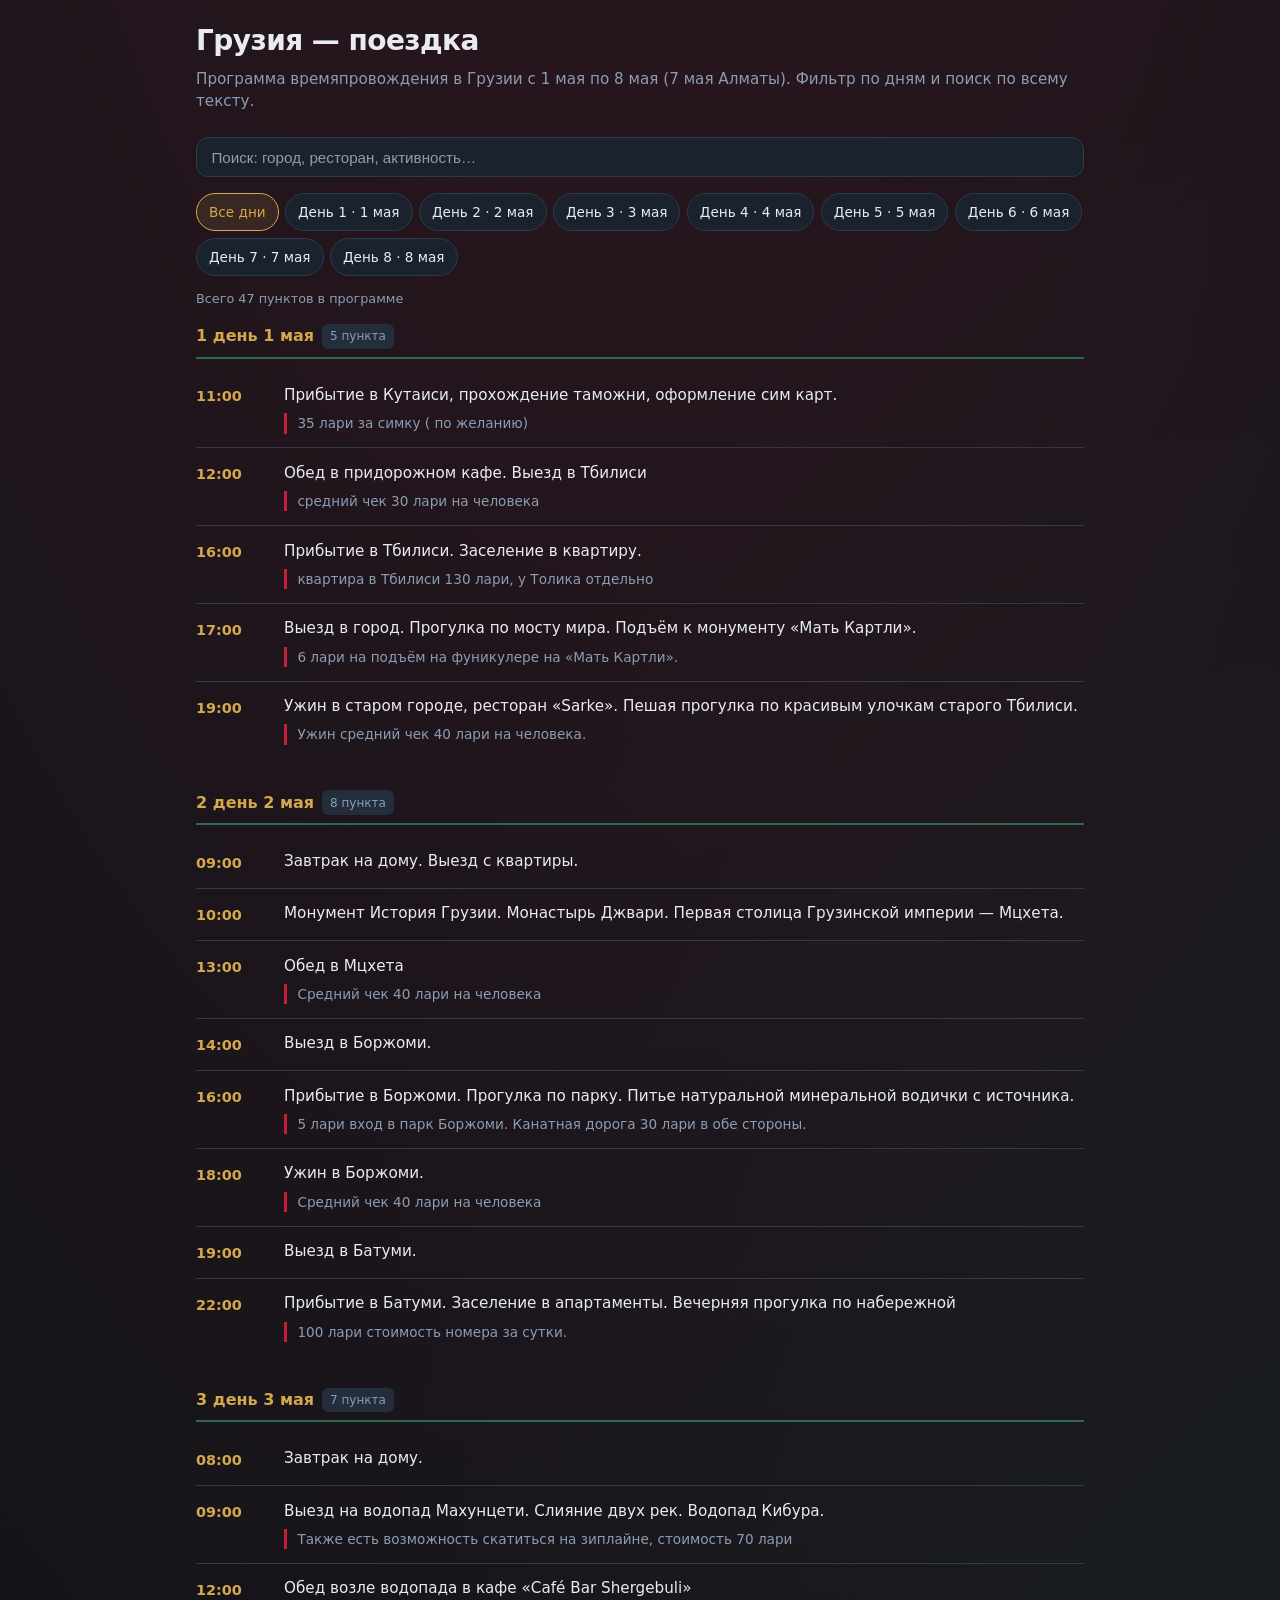
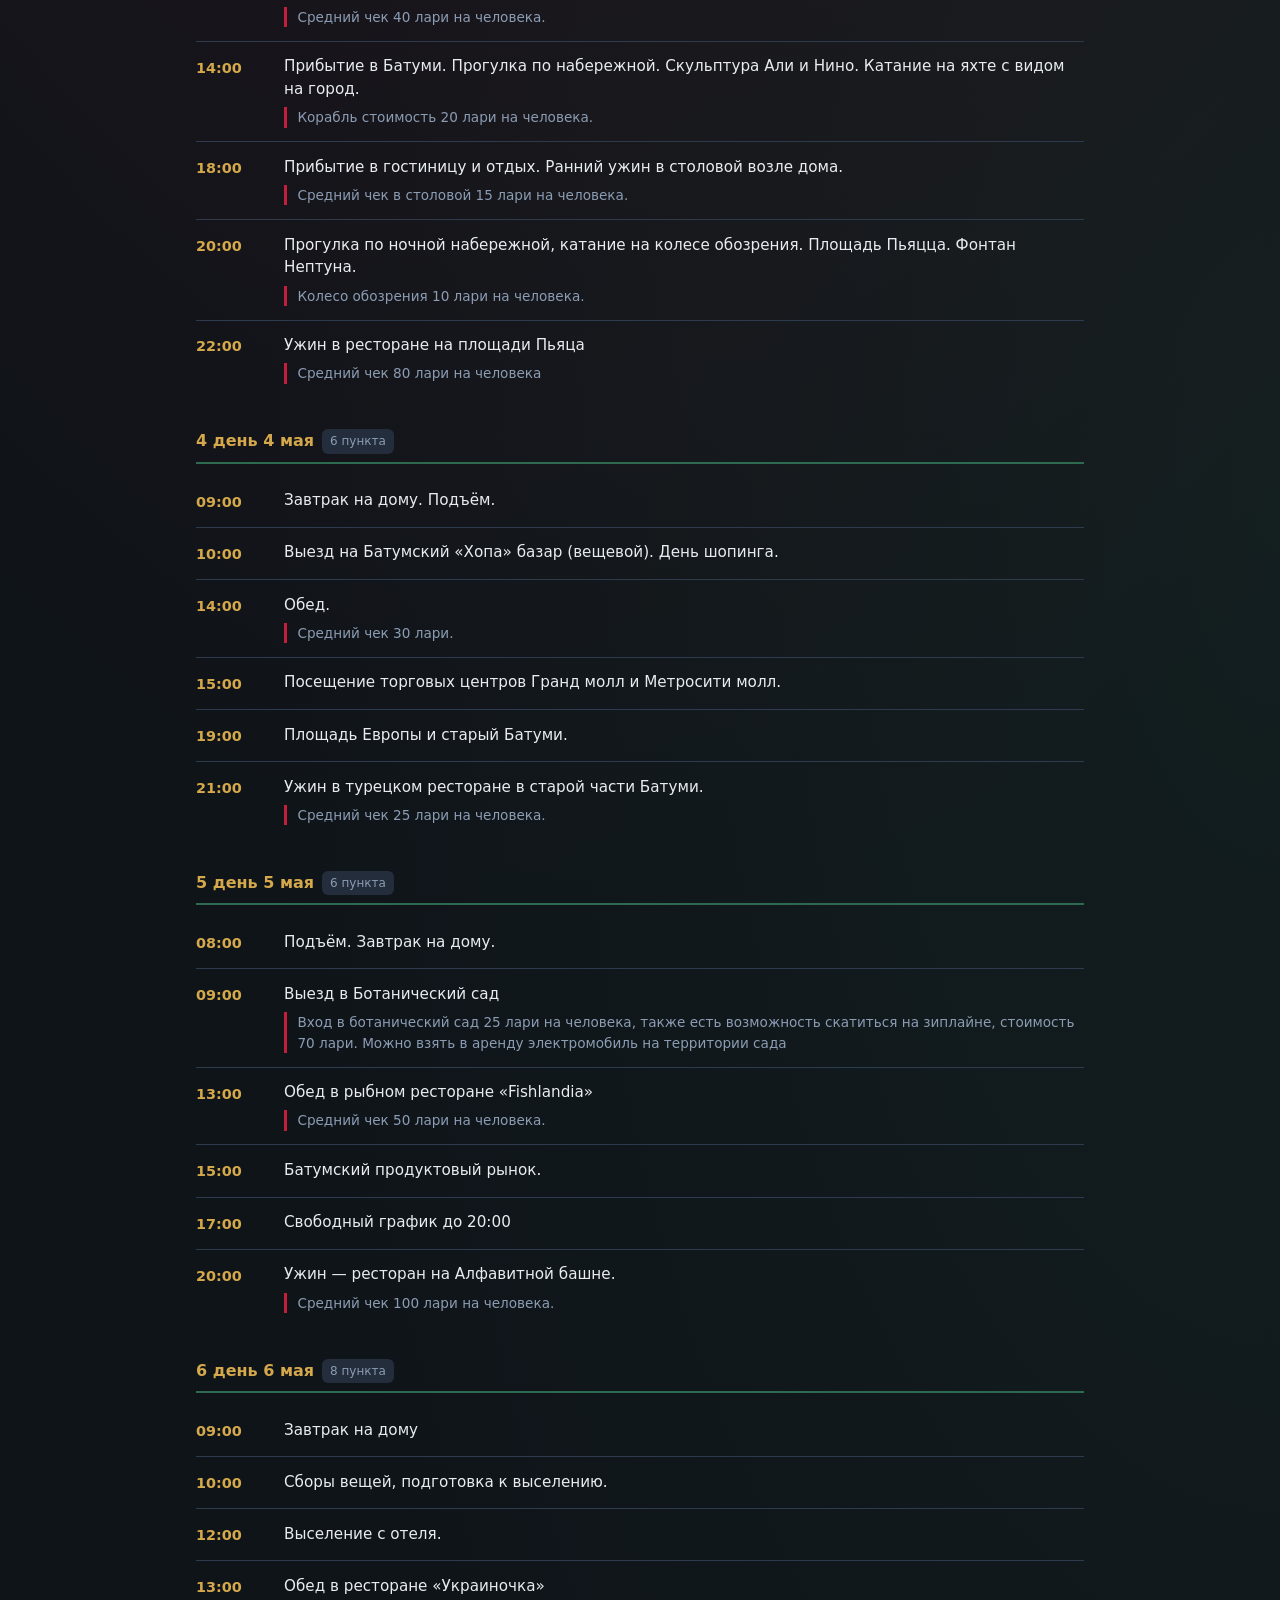
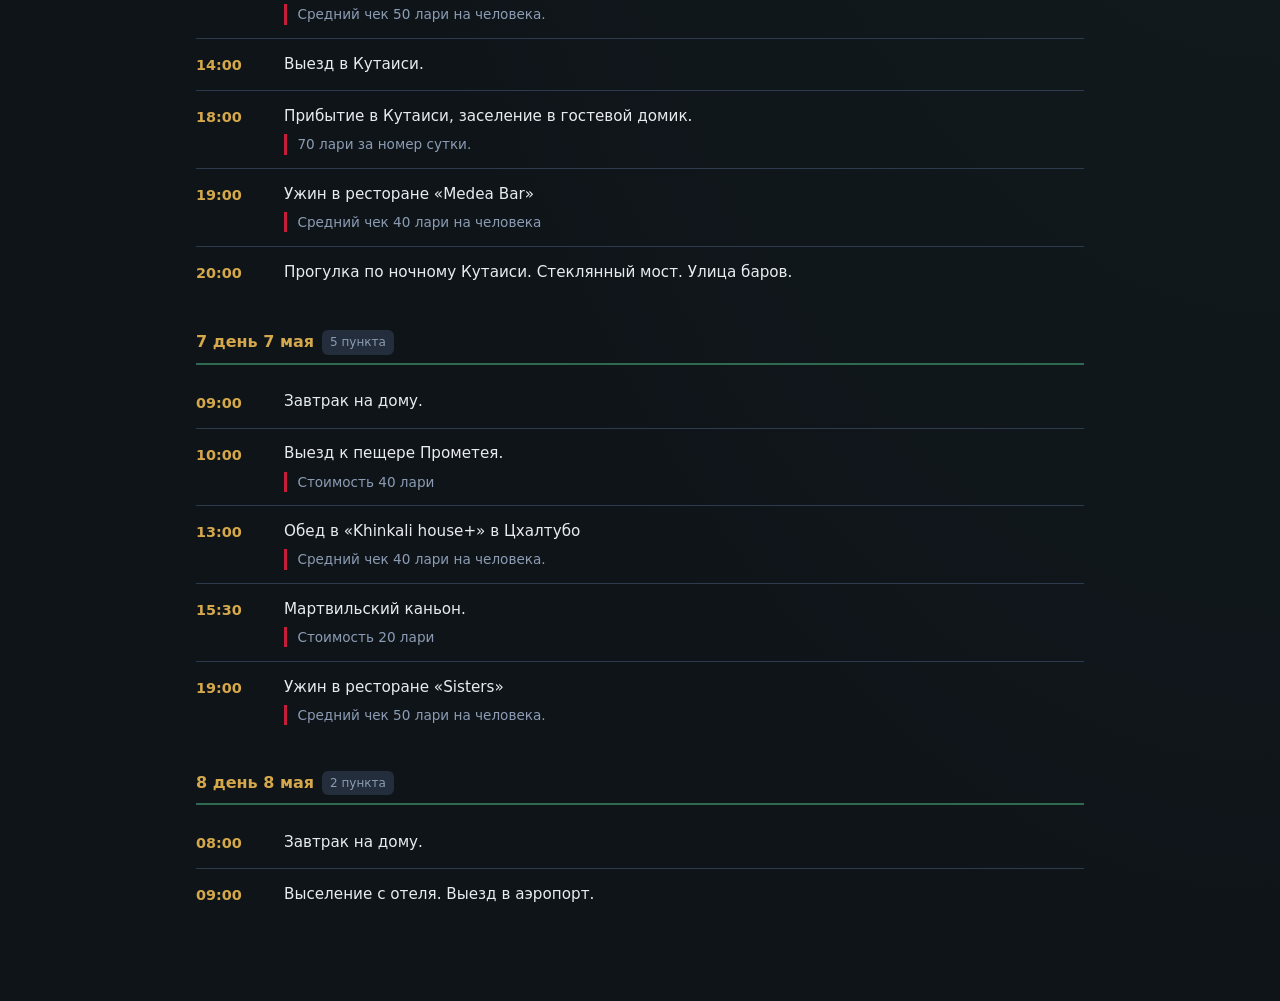
==== index.html @ f5f22d8e "FFF" ====
<!DOCTYPE html>
<html lang="ru">
<head>
  <meta charset="UTF-8" />
  <meta name="viewport" content="width=device-width, initial-scale=1" />
  <title>Грузия — расписание 1–8 мая</title>
  <style>
    :root {
      --bg: #0f1419;
      --surface: #1a222d;
      --surface2: #232d3b;
      --border: #2e3a4d;
      --text: #e8ecf1;
      --muted: #8b9cb3;
      --accent: #c41e3a;
      --accent-dim: rgba(196, 30, 58, 0.15);
      --gold: #d4a84b;
      --gold-dim: rgba(212, 168, 75, 0.12);
      --green: #2d6a4f;
      --radius: 12px;
      --font: "Segoe UI", system-ui, -apple-system, sans-serif;
    }

    .visually-hidden {
      position: absolute;
      width: 1px;
      height: 1px;
      padding: 0;
      margin: -1px;
      overflow: hidden;
      clip: rect(0, 0, 0, 0);
      white-space: nowrap;
      border: 0;
    }

    * {
      box-sizing: border-box;
    }

    body {
      margin: 0;
      min-height: 100vh;
      font-family: var(--font);
      background: var(--bg);
      color: var(--text);
      line-height: 1.5;
      background-image:
        radial-gradient(ellipse 120% 80% at 50% -20%, rgba(196, 30, 58, 0.18), transparent),
        radial-gradient(ellipse 80% 50% at 100% 50%, rgba(45, 106, 79, 0.12), transparent);
    }

    .wrap {
      max-width: 920px;
      margin: 0 auto;
      padding: 1.25rem 1rem 3rem;
    }

    header {
      margin-bottom: 1.5rem;
    }

    header h1 {
      font-size: clamp(1.35rem, 4vw, 1.75rem);
      font-weight: 700;
      margin: 0 0 0.35rem;
      letter-spacing: -0.02em;
    }

    header p {
      margin: 0;
      color: var(--muted);
      font-size: 0.95rem;
    }

    .toolbar {
      display: flex;
      flex-wrap: wrap;
      gap: 0.75rem;
      align-items: center;
      margin-bottom: 1rem;
    }

    .search {
      flex: 1 1 200px;
      min-width: 160px;
    }

    .search input {
      width: 100%;
      padding: 0.65rem 0.9rem;
      border-radius: var(--radius);
      border: 1px solid var(--border);
      background: var(--surface);
      color: var(--text);
      font-size: 0.95rem;
    }

    .search input::placeholder {
      color: var(--muted);
    }

    .search input:focus {
      outline: none;
      border-color: var(--accent);
      box-shadow: 0 0 0 3px var(--accent-dim);
    }

    .day-tabs {
      display: flex;
      flex-wrap: wrap;
      gap: 0.4rem;
    }

    .day-tabs button {
      font: inherit;
      cursor: pointer;
      padding: 0.5rem 0.75rem;
      border-radius: 999px;
      border: 1px solid var(--border);
      background: var(--surface);
      color: var(--text);
      font-size: 0.85rem;
      transition: background 0.15s, border-color 0.15s, color 0.15s;
    }

    .day-tabs button:hover {
      background: var(--surface2);
      border-color: var(--muted);
    }

    .day-tabs button[aria-pressed="true"] {
      background: var(--accent-dim);
      border-color: var(--accent);
      color: #fff;
    }

    .day-tabs button.all {
      border-color: var(--gold);
      color: var(--gold);
    }

    .day-tabs button.all[aria-pressed="true"] {
      background: var(--gold-dim);
      border-color: var(--gold);
      color: var(--gold);
    }

    .stats {
      font-size: 0.8rem;
      color: var(--muted);
      margin-bottom: 1rem;
    }

    .empty {
      text-align: center;
      padding: 2.5rem 1rem;
      color: var(--muted);
      border: 1px dashed var(--border);
      border-radius: var(--radius);
    }

    .day-block {
      margin-bottom: 2rem;
    }

    .day-block h2 {
      font-size: 1rem;
      font-weight: 600;
      margin: 0 0 0.75rem;
      padding-bottom: 0.5rem;
      border-bottom: 2px solid var(--green);
      color: var(--gold);
      display: flex;
      align-items: center;
      gap: 0.5rem;
    }

    .day-block h2 .badge {
      font-size: 0.75rem;
      font-weight: 500;
      background: var(--surface2);
      color: var(--muted);
      padding: 0.2rem 0.5rem;
      border-radius: 6px;
    }

    .timeline {
      position: relative;
      padding-left: 0;
    }

    .event {
      display: grid;
      grid-template-columns: 4.5rem 1fr;
      gap: 0.75rem 1rem;
      padding: 0.85rem 0;
      border-bottom: 1px solid var(--border);
      align-items: start;
    }

    .event:last-child {
      border-bottom: none;
    }

    .event-time {
      font-variant-numeric: tabular-nums;
      font-weight: 600;
      font-size: 0.9rem;
      color: var(--gold);
      padding-top: 0.15rem;
    }

    .event-body {
      min-width: 0;
    }

    .event-program {
      margin: 0;
      font-size: 0.95rem;
    }

    .event-cost {
      margin: 0.4rem 0 0;
      font-size: 0.85rem;
      color: var(--muted);
      padding-left: 0.65rem;
      border-left: 3px solid var(--accent);
    }

    .event-cost:empty {
      display: none;
    }

    .event.hidden {
      display: none;
    }

    .day-block.hidden {
      display: none;
    }

    .jump-top {
      position: fixed;
      bottom: 1.25rem;
      right: 1.25rem;
      width: 44px;
      height: 44px;
      border-radius: 50%;
      border: 1px solid var(--border);
      background: var(--surface);
      color: var(--text);
      cursor: pointer;
      font-size: 1.1rem;
      line-height: 1;
      box-shadow: 0 4px 20px rgba(0, 0, 0, 0.35);
      opacity: 0;
      pointer-events: none;
      transition: opacity 0.2s;
    }

    .jump-top.visible {
      opacity: 1;
      pointer-events: auto;
    }

    .jump-top:hover {
      border-color: var(--accent);
    }

    @media (max-width: 520px) {
      .event {
        grid-template-columns: 1fr;
        gap: 0.25rem;
      }

      .event-time {
        font-size: 0.8rem;
      }
    }
  </style>
</head>
<body>
  <div class="wrap">
    <header>
      <h1>Грузия — поездка</h1>
      <p id="subtitle">Программа времяпровождения в Грузии с 1 мая по 8 мая (7 мая Алматы). Фильтр по дням и поиск по всему тексту.</p>
    </header>

    <div class="toolbar">
      <label class="search">
        <span class="visually-hidden">Поиск</span>
        <input type="search" id="q" placeholder="Поиск: город, ресторан, активность…" autocomplete="off" />
      </label>
    </div>

    <div class="day-tabs" id="tabs" role="tablist" aria-label="День поездки"></div>
    <p class="stats" id="stats" aria-live="polite"></p>
    <div id="schedule"></div>
  </div>

  <button type="button" class="jump-top" id="top" title="Наверх">↑</button>

  <script id="data" type="application/json">
[
  {"day":1,"label":"1 мая","title":"1 день 1 мая","time":"11:00","program":"Прибытие в Кутаиси, прохождение таможни, оформление сим карт.","cost":"35 лари за симку ( по желанию)"},
  {"day":1,"label":"1 мая","title":"1 день 1 мая","time":"12:00","program":"Обед в придорожном кафе. Выезд в Тбилиси","cost":"средний чек 30 лари на человека"},
  {"day":1,"label":"1 мая","title":"1 день 1 мая","time":"16:00","program":"Прибытие в Тбилиси. Заселение в квартиру.","cost":"квартира в Тбилиси 130 лари, у Толика отдельно"},
  {"day":1,"label":"1 мая","title":"1 день 1 мая","time":"17:00","program":"Выезд в город. Прогулка по мосту мира. Подъём к монументу «Мать Картли».","cost":"6 лари на подъём на фуникулере на «Мать Картли»."},
  {"day":1,"label":"1 мая","title":"1 день 1 мая","time":"19:00","program":"Ужин в старом городе, ресторан «Sarke». Пешая прогулка по красивым улочкам старого Тбилиси.","cost":"Ужин средний чек 40 лари на человека."},
  {"day":2,"label":"2 мая","title":"2 день 2 мая","time":"09:00","program":"Завтрак на дому. Выезд с квартиры.","cost":""},
  {"day":2,"label":"2 мая","title":"2 день 2 мая","time":"10:00","program":"Монумент История Грузии. Монастырь Джвари. Первая столица Грузинской империи — Мцхета.","cost":""},
  {"day":2,"label":"2 мая","title":"2 день 2 мая","time":"13:00","program":"Обед в Мцхета","cost":"Средний чек 40 лари на человека"},
  {"day":2,"label":"2 мая","title":"2 день 2 мая","time":"14:00","program":"Выезд в Боржоми.","cost":""},
  {"day":2,"label":"2 мая","title":"2 день 2 мая","time":"16:00","program":"Прибытие в Боржоми. Прогулка по парку. Питье натуральной минеральной водички с источника.","cost":"5 лари вход в парк Боржоми. Канатная дорога 30 лари в обе стороны."},
  {"day":2,"label":"2 мая","title":"2 день 2 мая","time":"18:00","program":"Ужин в Боржоми.","cost":"Средний чек 40 лари на человека"},
  {"day":2,"label":"2 мая","title":"2 день 2 мая","time":"19:00","program":"Выезд в Батуми.","cost":""},
  {"day":2,"label":"2 мая","title":"2 день 2 мая","time":"22:00","program":"Прибытие в Батуми. Заселение в апартаменты. Вечерняя прогулка по набережной","cost":"100 лари стоимость номера за сутки."},
  {"day":3,"label":"3 мая","title":"3 день 3 мая","time":"08:00","program":"Завтрак на дому.","cost":""},
  {"day":3,"label":"3 мая","title":"3 день 3 мая","time":"09:00","program":"Выезд на водопад Махунцети. Слияние двух рек. Водопад Кибура.","cost":"Также есть возможность скатиться на зиплайне, стоимость 70 лари"},
  {"day":3,"label":"3 мая","title":"3 день 3 мая","time":"12:00","program":"Обед возле водопада в кафе «Café Bar Shergebuli»","cost":"Средний чек 40 лари на человека."},
  {"day":3,"label":"3 мая","title":"3 день 3 мая","time":"14:00","program":"Прибытие в Батуми. Прогулка по набережной. Скульптура Али и Нино. Катание на яхте с видом на город.","cost":"Корабль стоимость 20 лари на человека."},
  {"day":3,"label":"3 мая","title":"3 день 3 мая","time":"18:00","program":"Прибытие в гостиницу и отдых. Ранний ужин в столовой возле дома.","cost":"Средний чек в столовой 15 лари на человека."},
  {"day":3,"label":"3 мая","title":"3 день 3 мая","time":"20:00","program":"Прогулка по ночной набережной, катание на колесе обозрения. Площадь Пьяцца. Фонтан Нептуна.","cost":"Колесо обозрения 10 лари на человека."},
  {"day":3,"label":"3 мая","title":"3 день 3 мая","time":"22:00","program":"Ужин в ресторане на площади Пьяца","cost":"Средний чек 80 лари на человека"},
  {"day":4,"label":"4 мая","title":"4 день 4 мая","time":"09:00","program":"Завтрак на дому. Подъём.","cost":""},
  {"day":4,"label":"4 мая","title":"4 день 4 мая","time":"10:00","program":"Выезд на Батумский «Хопа» базар (вещевой). День шопинга.","cost":""},
  {"day":4,"label":"4 мая","title":"4 день 4 мая","time":"14:00","program":"Обед.","cost":"Средний чек 30 лари."},
  {"day":4,"label":"4 мая","title":"4 день 4 мая","time":"15:00","program":"Посещение торговых центров Гранд молл и Метросити молл.","cost":""},
  {"day":4,"label":"4 мая","title":"4 день 4 мая","time":"19:00","program":"Площадь Европы и старый Батуми.","cost":""},
  {"day":4,"label":"4 мая","title":"4 день 4 мая","time":"21:00","program":"Ужин в турецком ресторане в старой части Батуми.","cost":"Средний чек 25 лари на человека."},
  {"day":5,"label":"5 мая","title":"5 день 5 мая","time":"08:00","program":"Подъём. Завтрак на дому.","cost":""},
  {"day":5,"label":"5 мая","title":"5 день 5 мая","time":"09:00","program":"Выезд в Ботанический сад","cost":"Вход в ботанический сад 25 лари на человека, также есть возможность скатиться на зиплайне, стоимость 70 лари. Можно взять в аренду электромобиль на территории сада"},
  {"day":5,"label":"5 мая","title":"5 день 5 мая","time":"13:00","program":"Обед в рыбном ресторане «Fishlandia»","cost":"Средний чек 50 лари на человека."},
  {"day":5,"label":"5 мая","title":"5 день 5 мая","time":"15:00","program":"Батумский продуктовый рынок.","cost":""},
  {"day":5,"label":"5 мая","title":"5 день 5 мая","time":"17:00","program":"Свободный график до 20:00","cost":""},
  {"day":5,"label":"5 мая","title":"5 день 5 мая","time":"20:00","program":"Ужин — ресторан на Алфавитной башне.","cost":"Средний чек 100 лари на человека."},
  {"day":6,"label":"6 мая","title":"6 день 6 мая","time":"09:00","program":"Завтрак на дому","cost":""},
  {"day":6,"label":"6 мая","title":"6 день 6 мая","time":"10:00","program":"Сборы вещей, подготовка к выселению.","cost":""},
  {"day":6,"label":"6 мая","title":"6 день 6 мая","time":"12:00","program":"Выселение с отеля.","cost":""},
  {"day":6,"label":"6 мая","title":"6 день 6 мая","time":"13:00","program":"Обед в ресторане «Украиночка»","cost":"Средний чек 50 лари на человека."},
  {"day":6,"label":"6 мая","title":"6 день 6 мая","time":"14:00","program":"Выезд в Кутаиси.","cost":""},
  {"day":6,"label":"6 мая","title":"6 день 6 мая","time":"18:00","program":"Прибытие в Кутаиси, заселение в гостевой домик.","cost":"70 лари за номер сутки."},
  {"day":6,"label":"6 мая","title":"6 день 6 мая","time":"19:00","program":"Ужин в ресторане «Medea Bar»","cost":"Средний чек 40 лари на человека"},
  {"day":6,"label":"6 мая","title":"6 день 6 мая","time":"20:00","program":"Прогулка по ночному Кутаиси. Стеклянный мост. Улица баров.","cost":""},
  {"day":7,"label":"7 мая","title":"7 день 7 мая","time":"09:00","program":"Завтрак на дому.","cost":""},
  {"day":7,"label":"7 мая","title":"7 день 7 мая","time":"10:00","program":"Выезд к пещере Прометея.","cost":"Стоимость 40 лари"},
  {"day":7,"label":"7 мая","title":"7 день 7 мая","time":"13:00","program":"Обед в «Khinkali house+» в Цхалтубо","cost":"Средний чек 40 лари на человека."},
  {"day":7,"label":"7 мая","title":"7 день 7 мая","time":"15:30","program":"Мартвильский каньон.","cost":"Стоимость 20 лари"},
  {"day":7,"label":"7 мая","title":"7 день 7 мая","time":"19:00","program":"Ужин в ресторане «Sisters»","cost":"Средний чек 50 лари на человека."},
  {"day":8,"label":"8 мая","title":"8 день 8 мая","time":"08:00","program":"Завтрак на дому.","cost":""},
  {"day":8,"label":"8 мая","title":"8 день 8 мая","time":"09:00","program":"Выселение с отеля. Выезд в аэропорт.","cost":""}
]
  </script>

  <script>
    (function () {
      const items = JSON.parse(document.getElementById("data").textContent);
      const scheduleEl = document.getElementById("schedule");
      const tabsEl = document.getElementById("tabs");
      const statsEl = document.getElementById("stats");
      const qEl = document.getElementById("q");
      const topBtn = document.getElementById("top");

      const days = [...new Set(items.map((i) => i.day))].sort((a, b) => a - b);
      let filterDay = null;

      function norm(s) {
        return (s || "").toLowerCase();
      }

      function matchesQuery(item, q) {
        if (!q.trim()) return true;
        const n = norm(q);
        return (
          norm(item.program).includes(n) ||
          norm(item.cost).includes(n) ||
          norm(item.title).includes(n) ||
          norm(item.label).includes(n) ||
          norm(item.time).includes(n)
        );
      }

      function render() {
        const q = qEl.value;
        const byDay = {};
        days.forEach((d) => {
          byDay[d] = [];
        });
        items.forEach((item) => {
          if (filterDay !== null && item.day !== filterDay) return;
          if (!matchesQuery(item, q)) return;
          byDay[item.day].push(item);
        });

        let html = "";
        let totalShown = 0;
        days.forEach((d) => {
          const list = byDay[d];
          if (!list.length) return;
          totalShown += list.length;
          const first = list[0];
          html += `<section class="day-block" data-day="${d}" id="day-${d}">`;
          html += `<h2>${first.title} <span class="badge">${list.length} пункта</span></h2>`;
          html += `<div class="timeline">`;
          list.forEach((ev) => {
            const costHtml = ev.cost
              ? `<p class="event-cost">${escapeHtml(ev.cost)}</p>`
              : "";
            html += `<article class="event" data-day="${ev.day}">`;
            html += `<div class="event-time">${escapeHtml(ev.time)}</div>`;
            html += `<div class="event-body">`;
            html += `<p class="event-program">${escapeHtml(ev.program)}</p>`;
            html += costHtml;
            html += `</div></article>`;
          });
          html += `</div></section>`;
        });

        if (!html) {
          scheduleEl.innerHTML =
            '<p class="empty">Ничего не найдено. Смените день или очистите поиск.</p>';
        } else {
          scheduleEl.innerHTML = html;
        }

        const totalAll = items.filter(
          (i) => filterDay === null || i.day === filterDay
        ).length;
        const filtered = items.filter(
          (i) =>
            (filterDay === null || i.day === filterDay) && matchesQuery(i, q)
        ).length;
        if (q.trim()) {
          statsEl.textContent = `Показано ${filtered} из ${totalAll} пунктов`;
        } else if (filterDay !== null) {
          statsEl.textContent = `День ${filterDay}: ${filtered} пунктов`;
        } else {
          statsEl.textContent = `Всего ${items.length} пунктов в программе`;
        }
      }

      function escapeHtml(t) {
        const div = document.createElement("div");
        div.textContent = t;
        return div.innerHTML;
      }

      const allBtn = document.createElement("button");
      allBtn.type = "button";
      allBtn.className = "all";
      allBtn.textContent = "Все дни";
      allBtn.setAttribute("role", "tab");
      allBtn.setAttribute("aria-pressed", "true");
      allBtn.addEventListener("click", () => {
        filterDay = null;
        updateTabs();
        render();
        window.scrollTo({ top: 0, behavior: "smooth" });
      });
      tabsEl.appendChild(allBtn);

      days.forEach((d) => {
        const btn = document.createElement("button");
        btn.type = "button";
        const label = items.find((i) => i.day === d).label;
        btn.textContent = `День ${d} · ${label}`;
        btn.setAttribute("role", "tab");
        btn.setAttribute("aria-pressed", "false");
        btn.addEventListener("click", () => {
          filterDay = d;
          updateTabs();
          render();
          const el = document.getElementById("day-" + d);
          if (el) el.scrollIntoView({ behavior: "smooth", block: "start" });
        });
        tabsEl.appendChild(btn);
      });

      function updateTabs() {
        const buttons = tabsEl.querySelectorAll("button");
        buttons.forEach((b, i) => {
          if (i === 0) {
            b.setAttribute("aria-pressed", filterDay === null ? "true" : "false");
          } else {
            const d = days[i - 1];
            b.setAttribute("aria-pressed", filterDay === d ? "true" : "false");
          }
        });
      }

      qEl.addEventListener("input", render);
      qEl.addEventListener("search", render);

      window.addEventListener("scroll", () => {
        topBtn.classList.toggle("visible", window.scrollY > 400);
      });
      topBtn.addEventListener("click", () =>
        window.scrollTo({ top: 0, behavior: "smooth" })
      );

      render();
    })();
  </script>
</body>
</html>
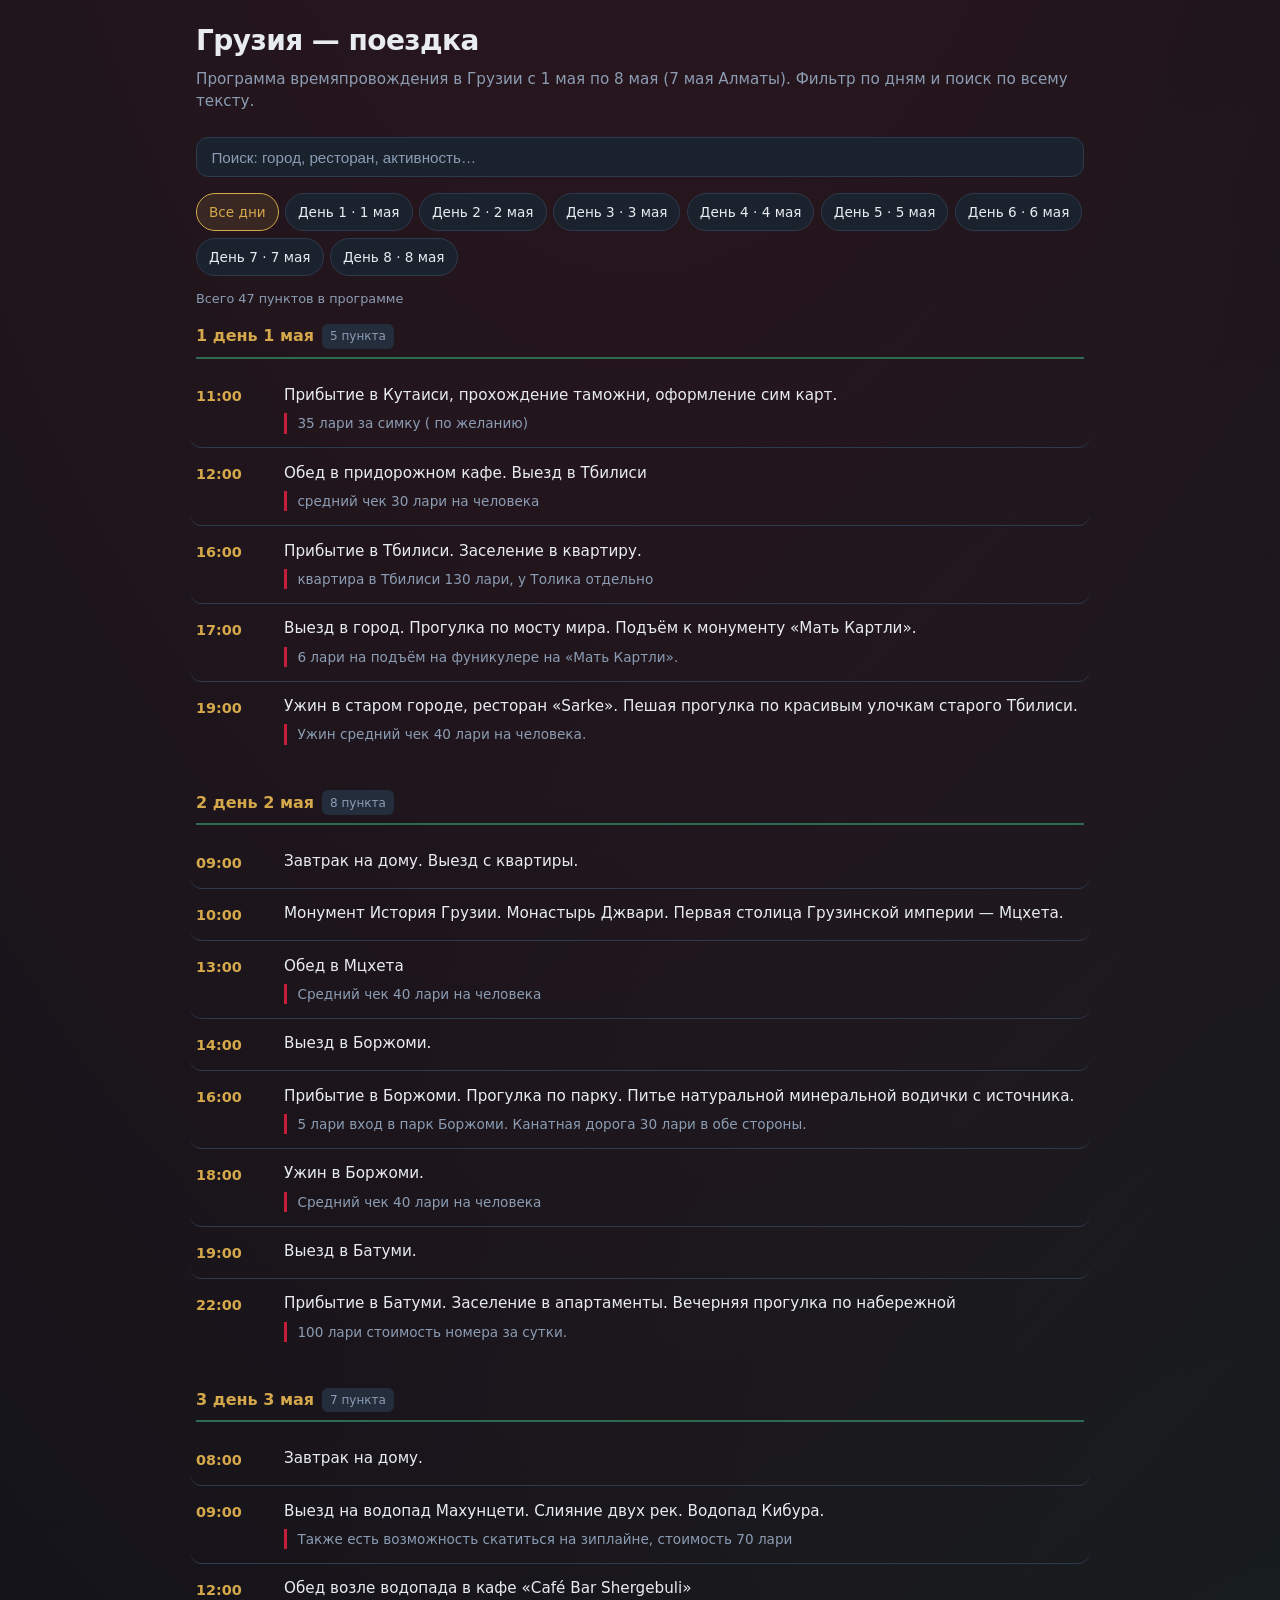
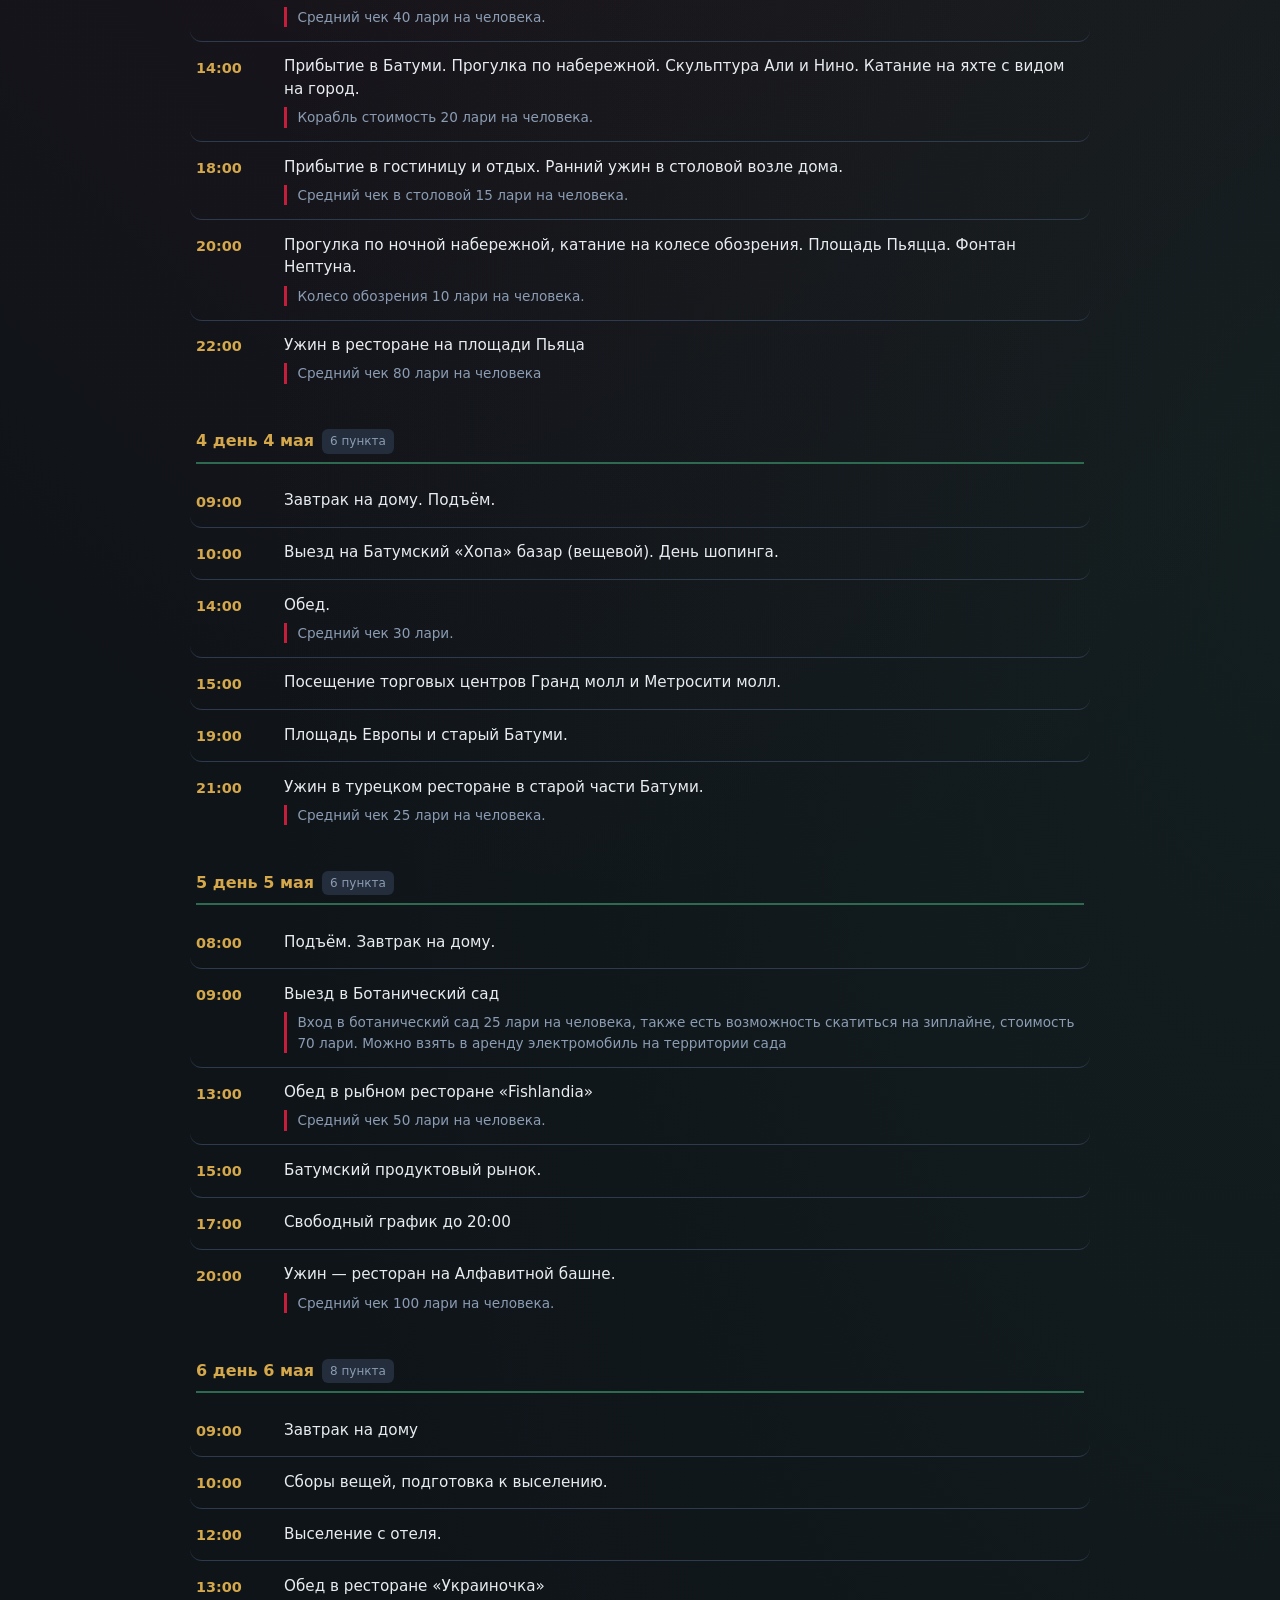
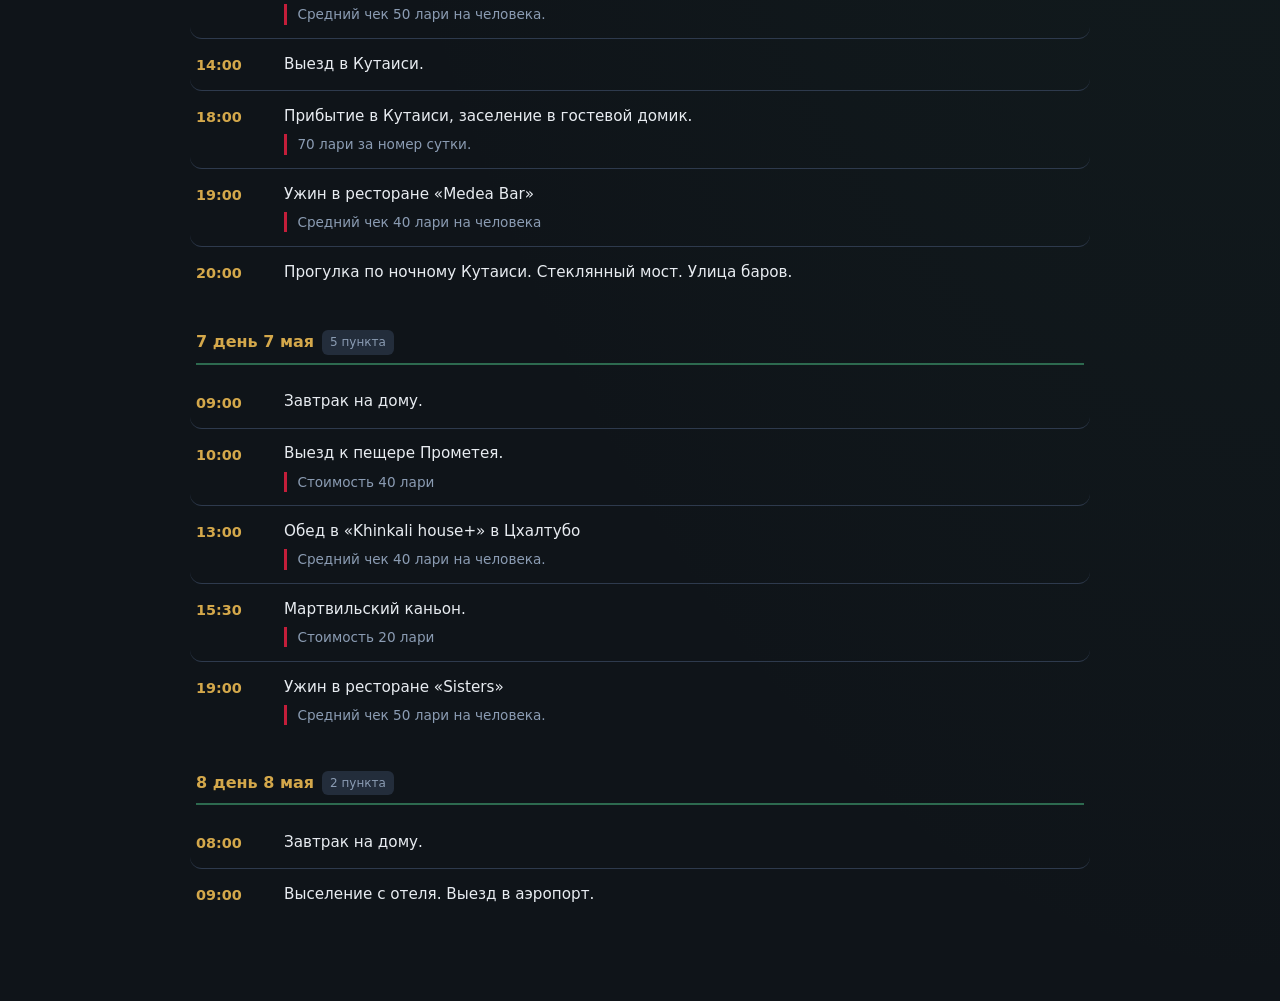
==== commit a0a3ded0: "fff" ====
--- a/index.html
+++ b/index.html
@@ -267,6 +267,191 @@
       border-color: var(--accent);
     }
 
+    .event.event--detail {
+      cursor: pointer;
+      border-radius: var(--radius);
+      margin: 0 -0.35rem;
+      padding-left: 0.35rem;
+      padding-right: 0.35rem;
+    }
+
+    .event.event--detail:hover {
+      background: var(--surface2);
+    }
+
+    .event.event--detail:focus {
+      outline: 2px solid var(--accent);
+      outline-offset: 2px;
+    }
+
+    .place-modal[hidden] {
+      display: none !important;
+    }
+
+    .place-modal {
+      position: fixed;
+      inset: 0;
+      z-index: 1000;
+      display: flex;
+      align-items: flex-end;
+      justify-content: center;
+      padding: 0.75rem;
+    }
+
+    @media (min-width: 640px) {
+      .place-modal {
+        align-items: center;
+      }
+    }
+
+    .place-modal-backdrop {
+      position: absolute;
+      inset: 0;
+      background: rgba(0, 0, 0, 0.55);
+      cursor: pointer;
+    }
+
+    .place-modal-panel {
+      position: relative;
+      z-index: 1;
+      width: 100%;
+      max-width: 520px;
+      max-height: min(92vh, 720px);
+      overflow: auto;
+      background: var(--surface);
+      color: var(--text);
+      border: 1px solid var(--border);
+      border-radius: var(--radius);
+      box-shadow: 0 16px 48px rgba(0, 0, 0, 0.45);
+      padding: 1rem 1rem 1.1rem;
+    }
+
+    .place-modal-close {
+      position: absolute;
+      top: 0.5rem;
+      right: 0.5rem;
+      width: 2.25rem;
+      height: 2.25rem;
+      border-radius: 50%;
+      border: 1px solid var(--border);
+      background: var(--surface2);
+      color: var(--text);
+      font-size: 1.35rem;
+      line-height: 1;
+      cursor: pointer;
+    }
+
+    .place-modal-close:hover {
+      border-color: var(--accent);
+    }
+
+    .place-modal-panel h3 {
+      margin: 0 2.25rem 0.65rem 0;
+      font-size: 1.05rem;
+      font-weight: 600;
+      color: var(--gold);
+    }
+
+    .place-slider {
+      display: grid;
+      grid-template-columns: auto 1fr auto;
+      gap: 0.35rem;
+      align-items: center;
+      margin-bottom: 0.35rem;
+    }
+
+    .place-slider-view {
+      border-radius: var(--radius);
+      overflow: hidden;
+      border: 1px solid var(--border);
+      background: var(--bg);
+      aspect-ratio: 16 / 10;
+      display: flex;
+      align-items: center;
+      justify-content: center;
+    }
+
+    .place-slider-view img {
+      width: 100%;
+      height: 100%;
+      object-fit: cover;
+      display: block;
+    }
+
+    .place-slider-prev,
+    .place-slider-next {
+      font: inherit;
+      width: 2.25rem;
+      height: 2.25rem;
+      border-radius: 50%;
+      border: 1px solid var(--border);
+      background: var(--surface2);
+      color: var(--text);
+      cursor: pointer;
+      font-size: 1.2rem;
+      line-height: 1;
+      padding: 0;
+    }
+
+    .place-slider-prev:hover,
+    .place-slider-next:hover {
+      border-color: var(--accent);
+    }
+
+    .place-slider-prev:disabled,
+    .place-slider-next:disabled {
+      opacity: 0.35;
+      cursor: default;
+    }
+
+    .place-slider-counter {
+      margin: 0 0 0.65rem;
+      font-size: 0.75rem;
+      color: var(--muted);
+      text-align: center;
+    }
+
+    .place-modal-body p {
+      margin: 0 0 0.65rem;
+      font-size: 0.9rem;
+      color: var(--text);
+    }
+
+    .place-modal-body p:last-child {
+      margin-bottom: 0;
+    }
+
+    .place-modal-tips {
+      margin-top: 1rem;
+      padding-top: 0.85rem;
+      border-top: 1px solid var(--border);
+    }
+
+    .place-modal-tips h4 {
+      margin: 0 0 0.5rem;
+      font-size: 0.8rem;
+      font-weight: 600;
+      text-transform: uppercase;
+      letter-spacing: 0.05em;
+      color: var(--gold);
+    }
+
+    .place-modal-tips ul {
+      margin: 0;
+      padding: 0 0 0 1.1rem;
+      font-size: 0.85rem;
+      color: var(--muted);
+      line-height: 1.5;
+    }
+
+    .place-modal-tips li {
+      margin-bottom: 0.4rem;
+    }
+
+    .place-modal-tips li:last-child {
+      margin-bottom: 0;
+    }
+
     @media (max-width: 520px) {
       .event {
         grid-template-columns: 1fr;
@@ -300,6 +485,30 @@
 
   <button type="button" class="jump-top" id="top" title="Наверх">↑</button>
 
+  <div id="place-modal" class="place-modal" hidden>
+    <div class="place-modal-backdrop" data-place-close tabindex="-1"></div>
+    <div
+      class="place-modal-panel"
+      role="dialog"
+      aria-modal="true"
+      aria-labelledby="place-modal-title"
+    >
+      <button type="button" class="place-modal-close" data-place-close aria-label="Закрыть">×</button>
+      <h3 id="place-modal-title"></h3>
+      <div class="place-slider">
+        <button type="button" class="place-slider-prev" id="place-slider-prev" aria-label="Предыдущее фото">‹</button>
+        <div class="place-slider-view">
+          <img id="place-slider-img" src="" alt="" width="800" height="500" decoding="async" />
+        </div>
+        <button type="button" class="place-slider-next" id="place-slider-next" aria-label="Следующее фото">›</button>
+      </div>
+      <p class="place-slider-counter" id="place-slider-counter"></p>
+      <div id="place-modal-body" class="place-modal-body"></div>
+    </div>
+  </div>
+
+  <script src="places-info.js"></script>
+  <script src="places-images.js"></script>
   <script id="data" type="application/json">
 [
   {"day":1,"label":"1 мая","title":"1 день 1 мая","time":"11:00","program":"Прибытие в Кутаиси, прохождение таможни, оформление сим карт.","cost":"35 лари за симку ( по желанию)"},
@@ -354,12 +563,23 @@
 
   <script>
     (function () {
-      const items = JSON.parse(document.getElementById("data").textContent);
+      const raw = JSON.parse(document.getElementById("data").textContent);
+      const items = raw.map(function (row, i) {
+        row._i = i;
+        return row;
+      });
       const scheduleEl = document.getElementById("schedule");
       const tabsEl = document.getElementById("tabs");
       const statsEl = document.getElementById("stats");
       const qEl = document.getElementById("q");
       const topBtn = document.getElementById("top");
+      const placeModal = document.getElementById("place-modal");
+      const placeTitle = document.getElementById("place-modal-title");
+      const placeBody = document.getElementById("place-modal-body");
+      const placeImg = document.getElementById("place-slider-img");
+      const placePrev = document.getElementById("place-slider-prev");
+      const placeNext = document.getElementById("place-slider-next");
+      const placeCounter = document.getElementById("place-slider-counter");
 
       const days = [...new Set(items.map((i) => i.day))].sort((a, b) => a - b);
       let filterDay = null;
@@ -406,7 +626,14 @@
             const costHtml = ev.cost
               ? `<p class="event-cost">${escapeHtml(ev.cost)}</p>`
               : "";
-            html += `<article class="event" data-day="${ev.day}">`;
+            const hasExtra =
+              window.EVENT_PLACES &&
+              window.EVENT_PLACES[ev._i] != null;
+            const detailClass = hasExtra ? " event event--detail" : " event";
+            const extraAttrs = hasExtra
+              ? ` data-i="${ev._i}" tabindex="0" role="button" aria-label="Подробнее о пункте"`
+              : "";
+            html += `<article class="${detailClass.trim()}" data-day="${ev.day}"${extraAttrs}>`;
             html += `<div class="event-time">${escapeHtml(ev.time)}</div>`;
             html += `<div class="event-body">`;
             html += `<p class="event-program">${escapeHtml(ev.program)}</p>`;
@@ -444,6 +671,119 @@
         div.textContent = t;
         return div.innerHTML;
       }
+
+      function placeImagePaths(index) {
+        const list =
+          window.EVENT_IMAGES &&
+          window.EVENT_IMAGES[index] &&
+          window.EVENT_IMAGES[index].length
+            ? window.EVENT_IMAGES[index]
+            : [];
+        return list.slice();
+      }
+
+      let modalSlide = 0;
+      let modalImages = [];
+
+      function updatePlaceSlider() {
+        if (!modalImages.length) return;
+        modalSlide = (modalSlide + modalImages.length) % modalImages.length;
+        placeImg.src = modalImages[modalSlide];
+        placeImg.alt = placeTitle.textContent || "Фото";
+        placeCounter.textContent =
+          modalImages.length > 1
+            ? modalSlide + 1 + " / " + modalImages.length
+            : "";
+        placePrev.disabled = modalImages.length < 2;
+        placeNext.disabled = modalImages.length < 2;
+      }
+
+      function openPlaceModal(index) {
+        const extra =
+          window.EVENT_PLACES && window.EVENT_PLACES[index]
+            ? window.EVENT_PLACES[index]
+            : null;
+        if (!extra) return;
+        placeTitle.textContent = extra.title || "Справка";
+        let bodyHtml = (extra.paragraphs || [])
+          .map(function (p) {
+            return "<p>" + escapeHtml(p) + "</p>";
+          })
+          .join("");
+        const tips = extra.tips && extra.tips.length ? extra.tips : [];
+        if (tips.length) {
+          bodyHtml +=
+            '<div class="place-modal-tips"><h4>Советы и лайфхаки</h4><ul role="list">';
+          tips.forEach(function (t) {
+            bodyHtml += "<li>" + escapeHtml(t) + "</li>";
+          });
+          bodyHtml += "</ul></div>";
+        }
+        placeBody.innerHTML = bodyHtml;
+        modalImages = placeImagePaths(index);
+        if (!modalImages.length) {
+          modalImages = ["places/caucasus-landscape.jpg"];
+        }
+        modalSlide = 0;
+        placeModal.hidden = false;
+        placeModal.setAttribute("aria-hidden", "false");
+        document.body.style.overflow = "hidden";
+        updatePlaceSlider();
+        placeModal.querySelector(".place-modal-close").focus();
+      }
+
+      function closePlaceModal() {
+        placeModal.hidden = true;
+        placeModal.setAttribute("aria-hidden", "true");
+        document.body.style.overflow = "";
+        placeImg.removeAttribute("src");
+      }
+
+      scheduleEl.addEventListener("click", function (e) {
+        const art = e.target.closest(".event.event--detail");
+        if (!art) return;
+        const i = parseInt(art.getAttribute("data-i"), 10);
+        if (!window.EVENT_PLACES || !window.EVENT_PLACES[i]) return;
+        openPlaceModal(i);
+      });
+
+      scheduleEl.addEventListener("keydown", function (e) {
+        if (e.key !== "Enter" && e.key !== " ") return;
+        const art = e.target.closest(".event.event--detail");
+        if (!art) return;
+        e.preventDefault();
+        const i = parseInt(art.getAttribute("data-i"), 10);
+        if (!window.EVENT_PLACES || !window.EVENT_PLACES[i]) return;
+        openPlaceModal(i);
+      });
+
+      placeModal.addEventListener("click", function (e) {
+        if (e.target.hasAttribute("data-place-close")) closePlaceModal();
+      });
+
+      placePrev.addEventListener("click", function () {
+        modalSlide -= 1;
+        updatePlaceSlider();
+      });
+
+      placeNext.addEventListener("click", function () {
+        modalSlide += 1;
+        updatePlaceSlider();
+      });
+
+      document.addEventListener("keydown", function (e) {
+        if (placeModal.hidden) return;
+        if (e.key === "Escape") {
+          e.preventDefault();
+          closePlaceModal();
+        } else if (e.key === "ArrowLeft" && modalImages.length > 1) {
+          modalSlide -= 1;
+          updatePlaceSlider();
+        } else if (e.key === "ArrowRight" && modalImages.length > 1) {
+          modalSlide += 1;
+          updatePlaceSlider();
+        }
+      });
 
       const allBtn = document.createElement("button");
       allBtn.type = "button";
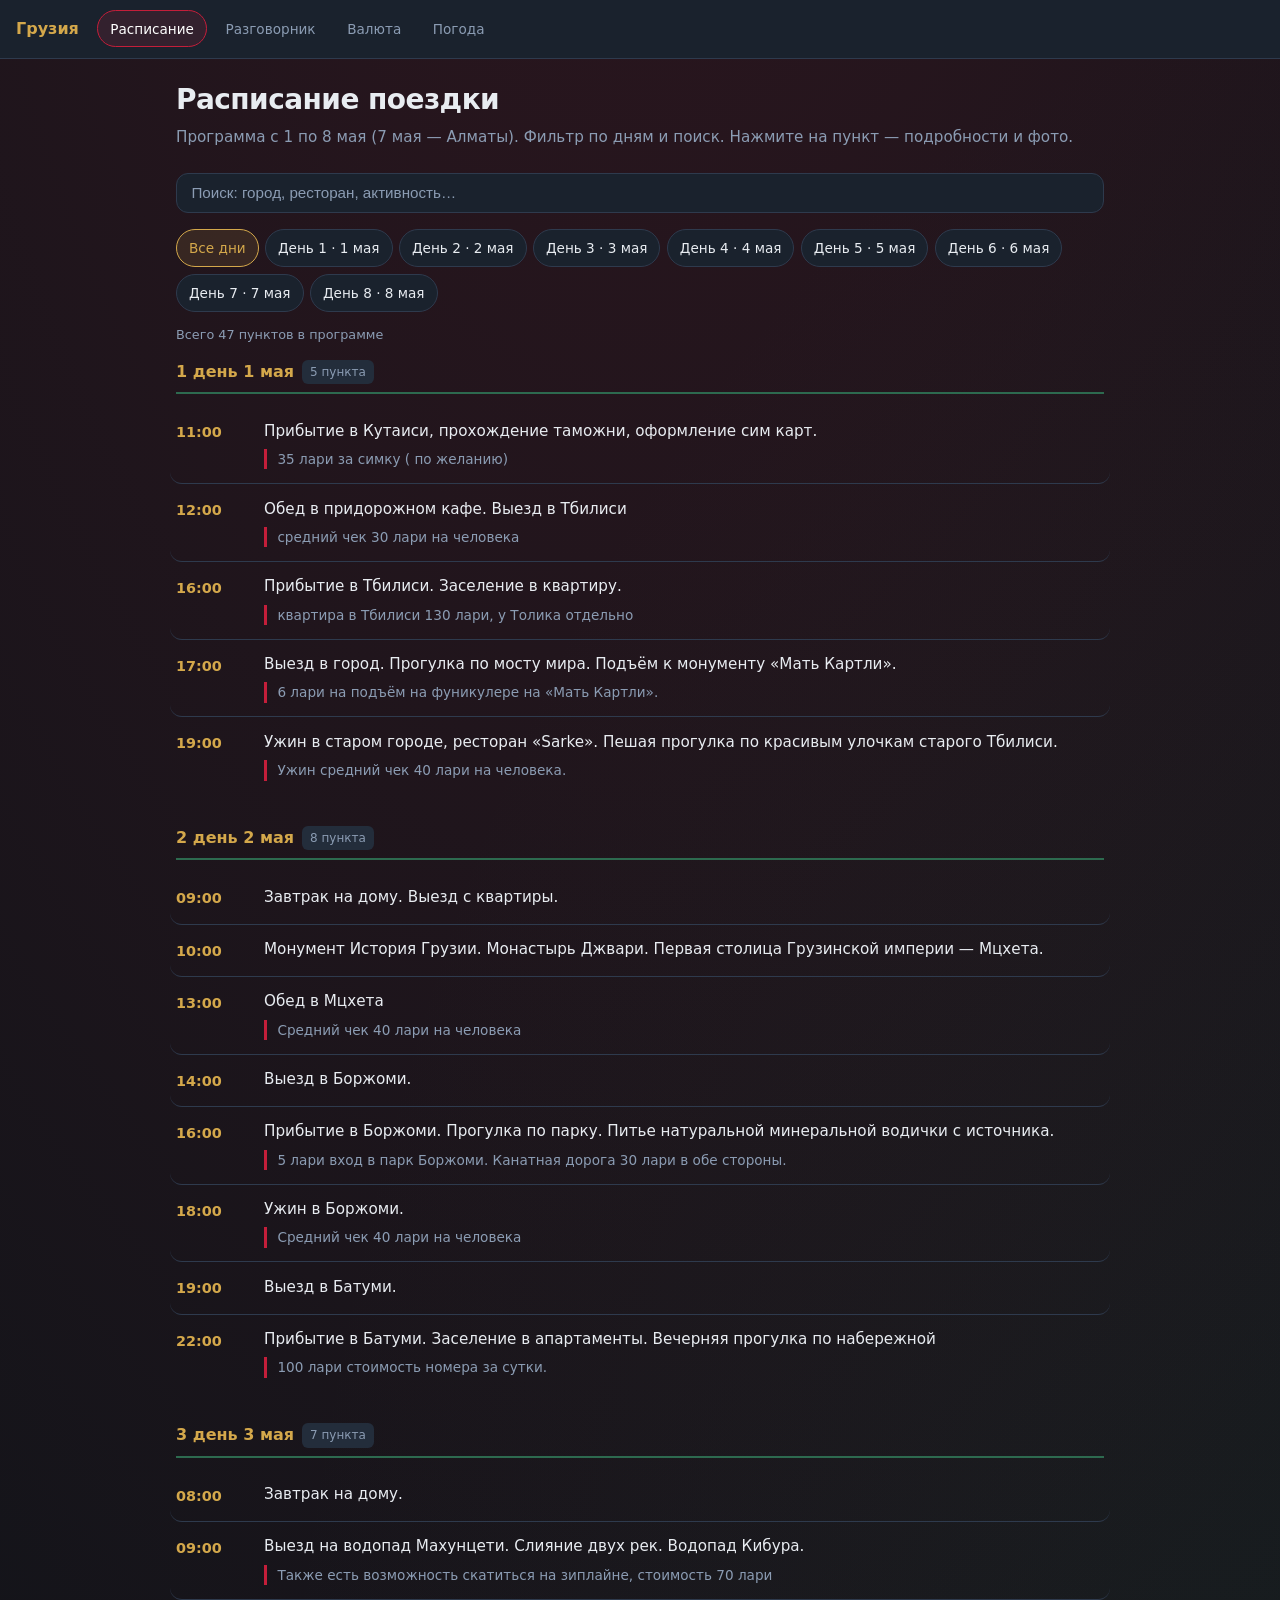
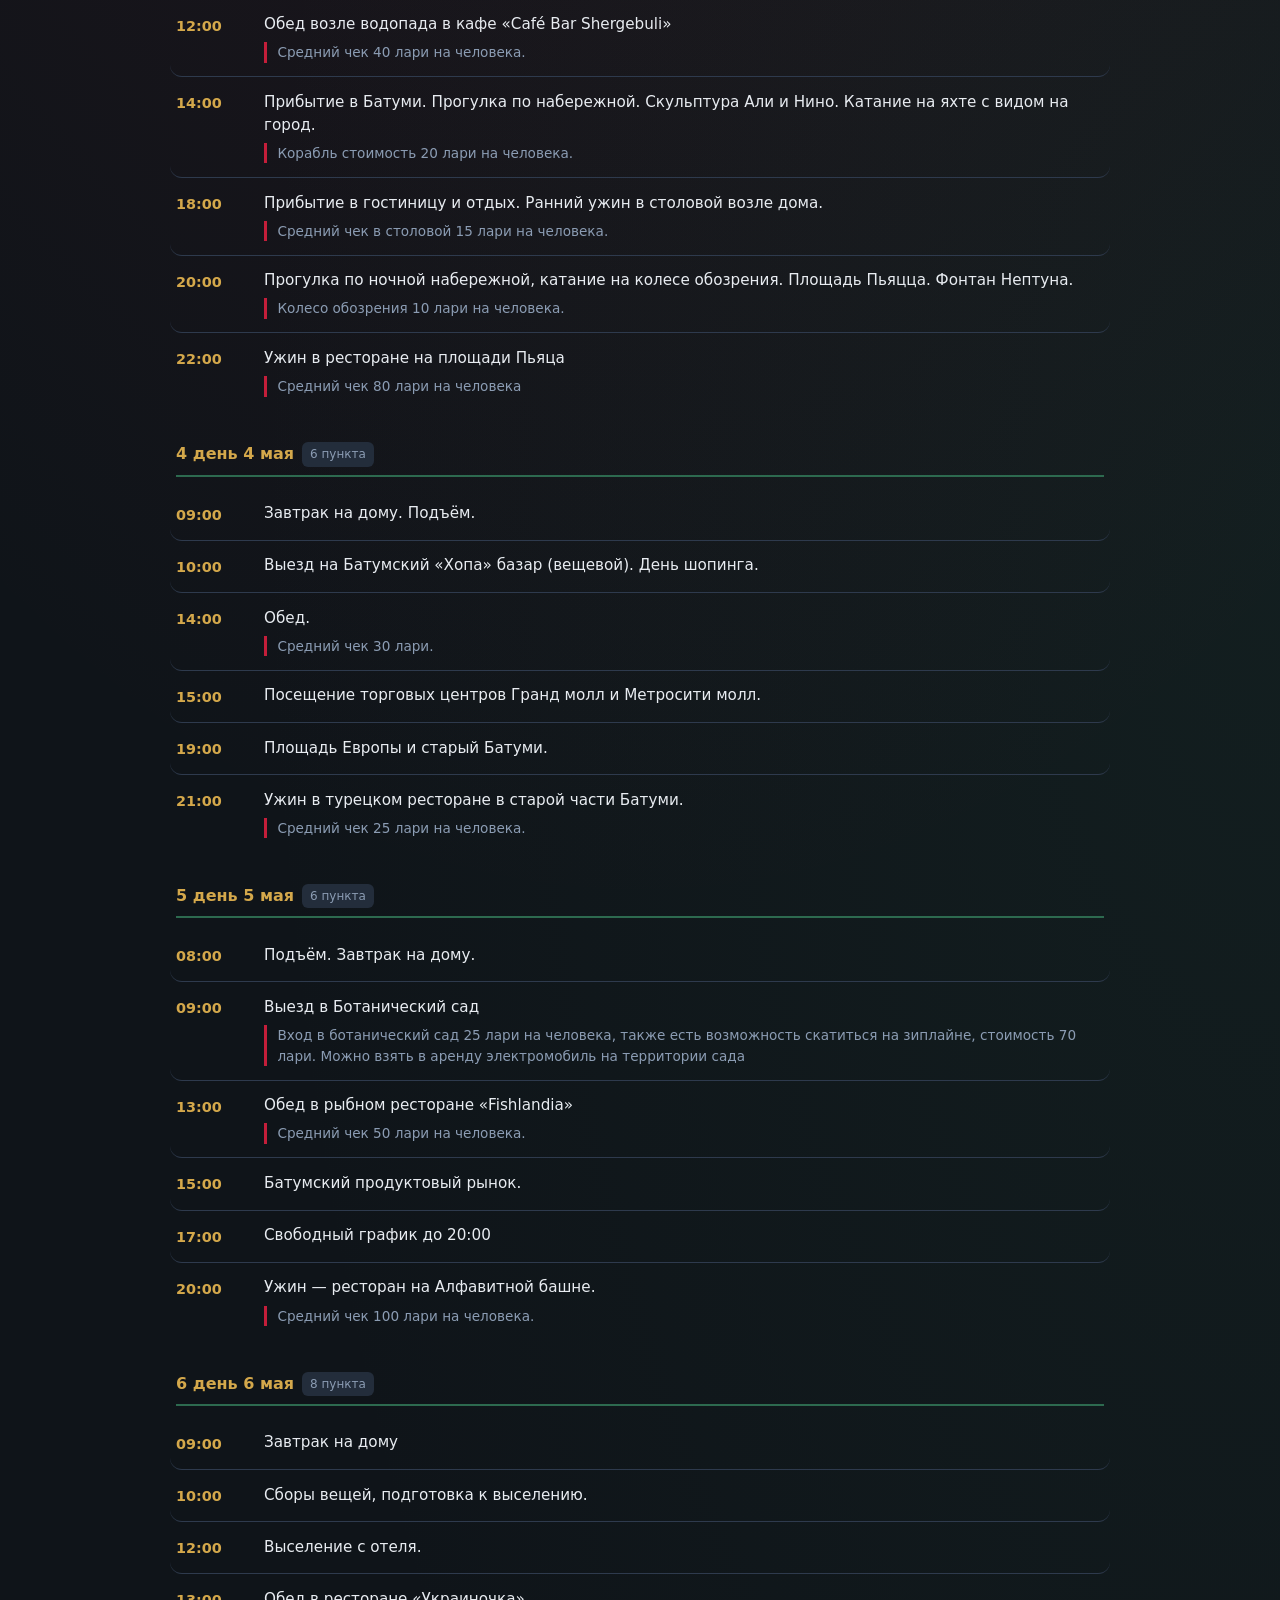
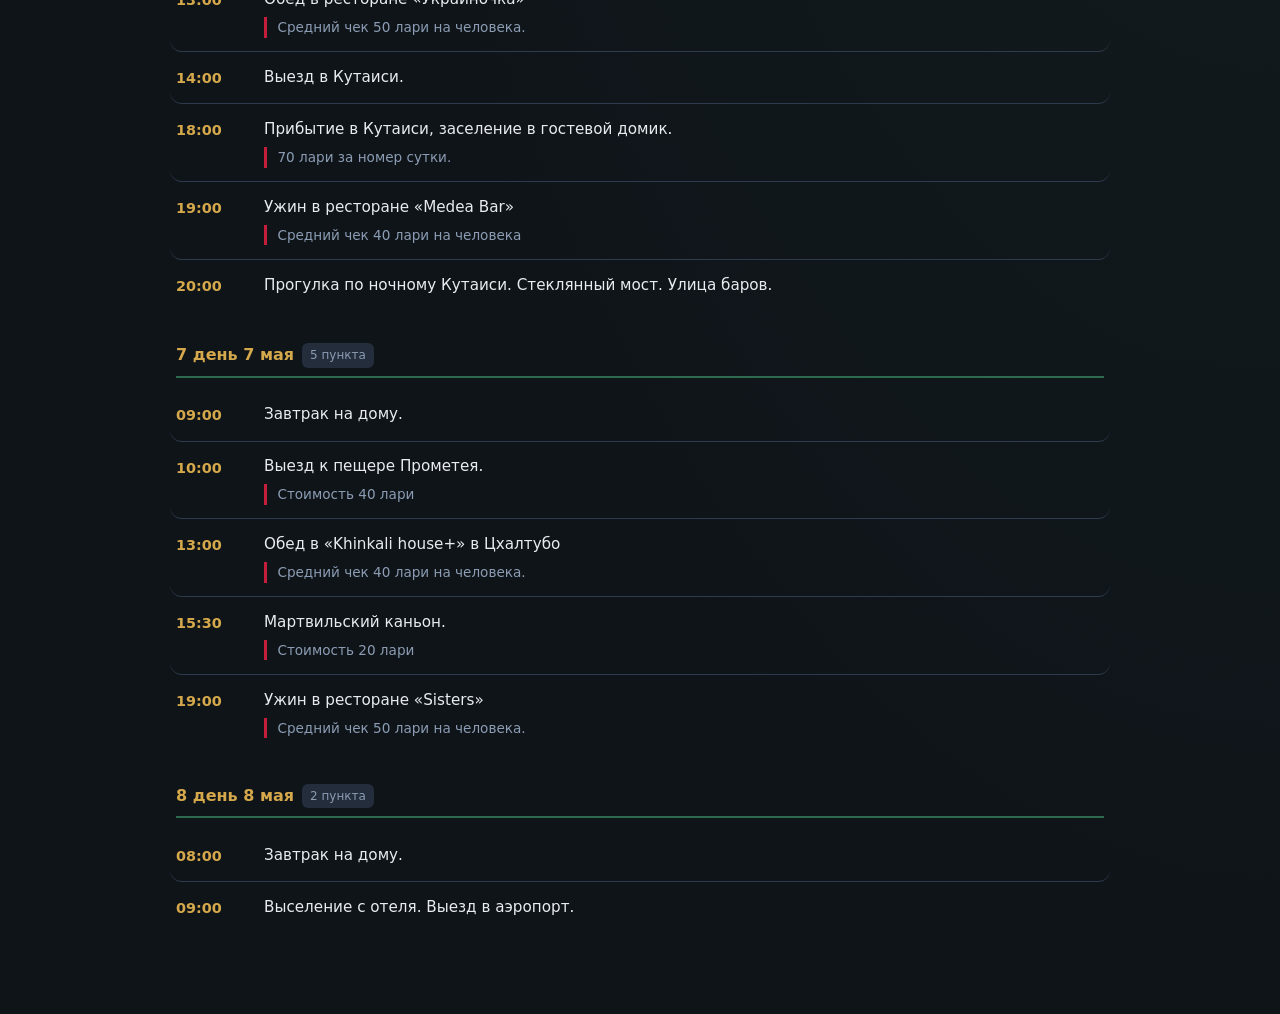
==== commit bade0709: "fff" ====
--- a/index.html
+++ b/index.html
@@ -3,73 +3,11 @@
 <head>
   <meta charset="UTF-8" />
   <meta name="viewport" content="width=device-width, initial-scale=1" />
-  <title>Грузия — расписание 1–8 мая</title>
+  <title>Расписание — Грузия, 1–8 мая</title>
+  <link rel="stylesheet" href="css/common.css" />
   <style>
-    :root {
-      --bg: #0f1419;
-      --surface: #1a222d;
-      --surface2: #232d3b;
-      --border: #2e3a4d;
-      --text: #e8ecf1;
-      --muted: #8b9cb3;
-      --accent: #c41e3a;
-      --accent-dim: rgba(196, 30, 58, 0.15);
-      --gold: #d4a84b;
-      --gold-dim: rgba(212, 168, 75, 0.12);
-      --green: #2d6a4f;
-      --radius: 12px;
-      --font: "Segoe UI", system-ui, -apple-system, sans-serif;
-    }
-
-    .visually-hidden {
-      position: absolute;
-      width: 1px;
-      height: 1px;
-      padding: 0;
-      margin: -1px;
-      overflow: hidden;
-      clip: rect(0, 0, 0, 0);
-      white-space: nowrap;
-      border: 0;
-    }
-
-    * {
-      box-sizing: border-box;
-    }
-
-    body {
-      margin: 0;
-      min-height: 100vh;
-      font-family: var(--font);
-      background: var(--bg);
-      color: var(--text);
-      line-height: 1.5;
-      background-image:
-        radial-gradient(ellipse 120% 80% at 50% -20%, rgba(196, 30, 58, 0.18), transparent),
-        radial-gradient(ellipse 80% 50% at 100% 50%, rgba(45, 106, 79, 0.12), transparent);
-    }
-
-    .wrap {
-      max-width: 920px;
-      margin: 0 auto;
-      padding: 1.25rem 1rem 3rem;
-    }
-
     header {
       margin-bottom: 1.5rem;
-    }
-
-    header h1 {
-      font-size: clamp(1.35rem, 4vw, 1.75rem);
-      font-weight: 700;
-      margin: 0 0 0.35rem;
-      letter-spacing: -0.02em;
-    }
-
-    header p {
-      margin: 0;
-      color: var(--muted);
-      font-size: 0.95rem;
     }
 
     .toolbar {
@@ -465,10 +403,19 @@
   </style>
 </head>
 <body>
+  <nav class="site-nav" aria-label="Разделы сайта">
+    <a class="brand" href="index.html">Грузия</a>
+    <div class="nav-links">
+      <a href="index.html" aria-current="page">Расписание</a>
+      <a href="razgovornik.html">Разговорник</a>
+      <a href="converter.html">Валюта</a>
+      <a href="pogoda.html">Погода</a>
+    </div>
+  </nav>
   <div class="wrap">
     <header>
-      <h1>Грузия — поездка</h1>
-      <p id="subtitle">Программа времяпровождения в Грузии с 1 мая по 8 мая (7 мая Алматы). Фильтр по дням и поиск по всему тексту.</p>
+      <h1 class="page-h1">Расписание поездки</h1>
+      <p id="subtitle" class="page-lead">Программа с 1 по 8 мая (7 мая — Алматы). Фильтр по дням и поиск. Нажмите на пункт — подробности и фото.</p>
     </header>
 
     <div class="toolbar">
--- a/css/common.css
+++ b/css/common.css
@@ -0,0 +1,172 @@
+:root {
+  --bg: #0f1419;
+  --surface: #1a222d;
+  --surface2: #232d3b;
+  --border: #2e3a4d;
+  --text: #e8ecf1;
+  --muted: #8b9cb3;
+  --accent: #c41e3a;
+  --accent-dim: rgba(196, 30, 58, 0.15);
+  --gold: #d4a84b;
+  --gold-dim: rgba(212, 168, 75, 0.12);
+  --green: #2d6a4f;
+  --radius: 12px;
+  --font: "Segoe UI", system-ui, -apple-system, sans-serif;
+}
+
+* {
+  box-sizing: border-box;
+}
+
+.visually-hidden {
+  position: absolute;
+  width: 1px;
+  height: 1px;
+  padding: 0;
+  margin: -1px;
+  overflow: hidden;
+  clip: rect(0, 0, 0, 0);
+  white-space: nowrap;
+  border: 0;
+}
+
+body {
+  margin: 0;
+  min-height: 100vh;
+  font-family: var(--font);
+  background: var(--bg);
+  color: var(--text);
+  line-height: 1.5;
+  background-image:
+    radial-gradient(ellipse 120% 80% at 50% -20%, rgba(196, 30, 58, 0.18), transparent),
+    radial-gradient(ellipse 80% 50% at 100% 50%, rgba(45, 106, 79, 0.12), transparent);
+}
+
+.site-nav {
+  display: flex;
+  flex-wrap: wrap;
+  align-items: center;
+  gap: 0.35rem 0.65rem;
+  padding: 0.65rem 1rem;
+  background: var(--surface);
+  border-bottom: 1px solid var(--border);
+  position: sticky;
+  top: 0;
+  z-index: 100;
+}
+
+.site-nav a.brand {
+  font-weight: 700;
+  color: var(--gold);
+  text-decoration: none;
+  margin-right: 0.5rem;
+  padding: 0.4rem 0;
+}
+
+.site-nav a.brand:hover {
+  color: var(--text);
+}
+
+.site-nav .nav-links {
+  display: flex;
+  flex-wrap: wrap;
+  gap: 0.35rem;
+  align-items: center;
+}
+
+.site-nav .nav-links a {
+  font: inherit;
+  font-size: 0.85rem;
+  color: var(--muted);
+  text-decoration: none;
+  padding: 0.45rem 0.75rem;
+  border-radius: 999px;
+  border: 1px solid transparent;
+}
+
+.site-nav .nav-links a:hover {
+  color: var(--text);
+  background: var(--surface2);
+  border-color: var(--border);
+}
+
+.site-nav .nav-links a[aria-current="page"] {
+  color: #fff;
+  background: var(--accent-dim);
+  border-color: var(--accent);
+}
+
+.wrap {
+  max-width: 960px;
+  margin: 0 auto;
+  padding: 1.25rem 1rem 3rem;
+}
+
+.page-h1 {
+  font-size: clamp(1.35rem, 4vw, 1.75rem);
+  font-weight: 700;
+  margin: 0 0 0.35rem;
+  letter-spacing: -0.02em;
+}
+
+.page-lead {
+  margin: 0 0 1.25rem;
+  color: var(--muted);
+  font-size: 0.95rem;
+}
+
+.card {
+  background: var(--surface);
+  border: 1px solid var(--border);
+  border-radius: var(--radius);
+  padding: 1rem 1.1rem;
+  margin-bottom: 1rem;
+}
+
+.btn {
+  font: inherit;
+  cursor: pointer;
+  padding: 0.55rem 1rem;
+  border-radius: var(--radius);
+  border: 1px solid var(--border);
+  background: var(--surface2);
+  color: var(--text);
+}
+
+.btn:hover {
+  border-color: var(--accent);
+}
+
+.btn-primary {
+  background: var(--accent-dim);
+  border-color: var(--accent);
+  color: #fff;
+}
+
+input[type="number"],
+input[type="text"],
+select {
+  font: inherit;
+  padding: 0.55rem 0.75rem;
+  border-radius: var(--radius);
+  border: 1px solid var(--border);
+  background: var(--surface);
+  color: var(--text);
+}
+
+input:focus,
+select:focus {
+  outline: none;
+  border-color: var(--accent);
+  box-shadow: 0 0 0 3px var(--accent-dim);
+}
+
+.muted {
+  color: var(--muted);
+  font-size: 0.85rem;
+}
+
+.err {
+  color: #f87171;
+  font-size: 0.9rem;
+}
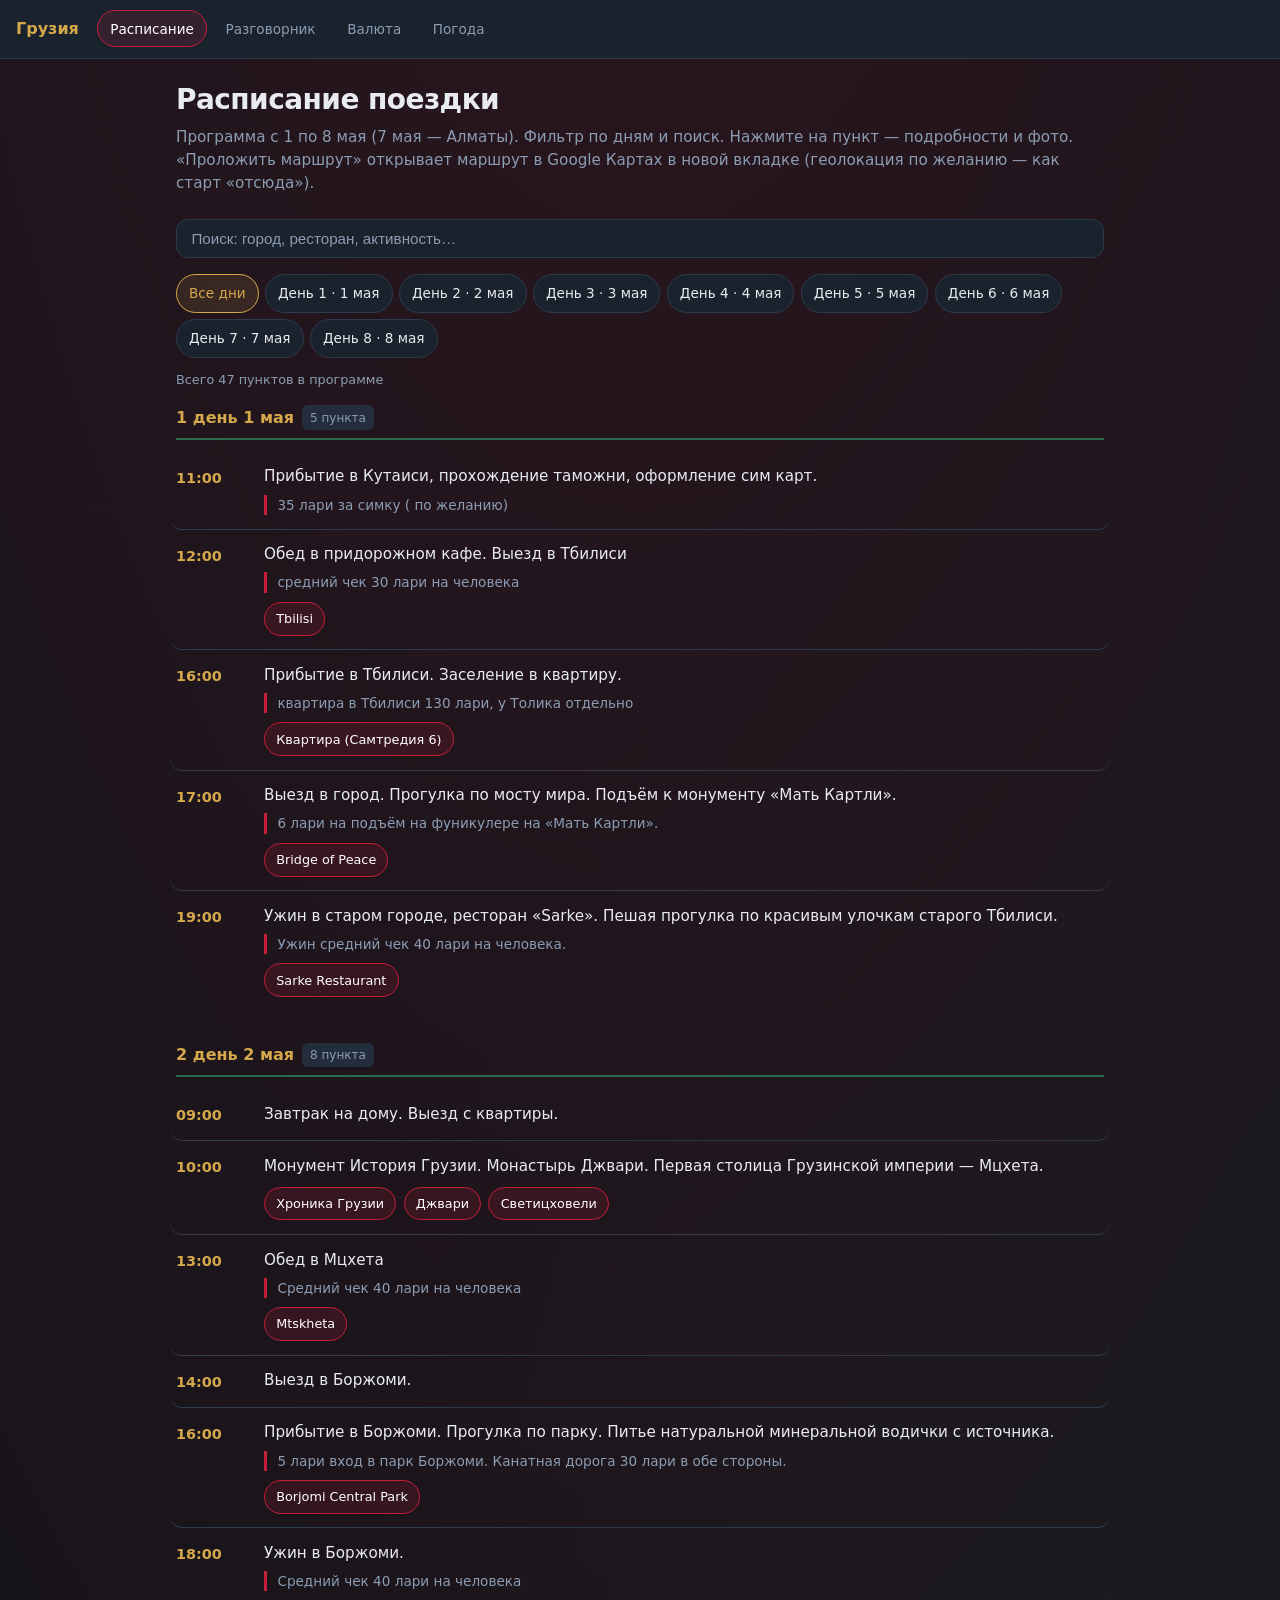
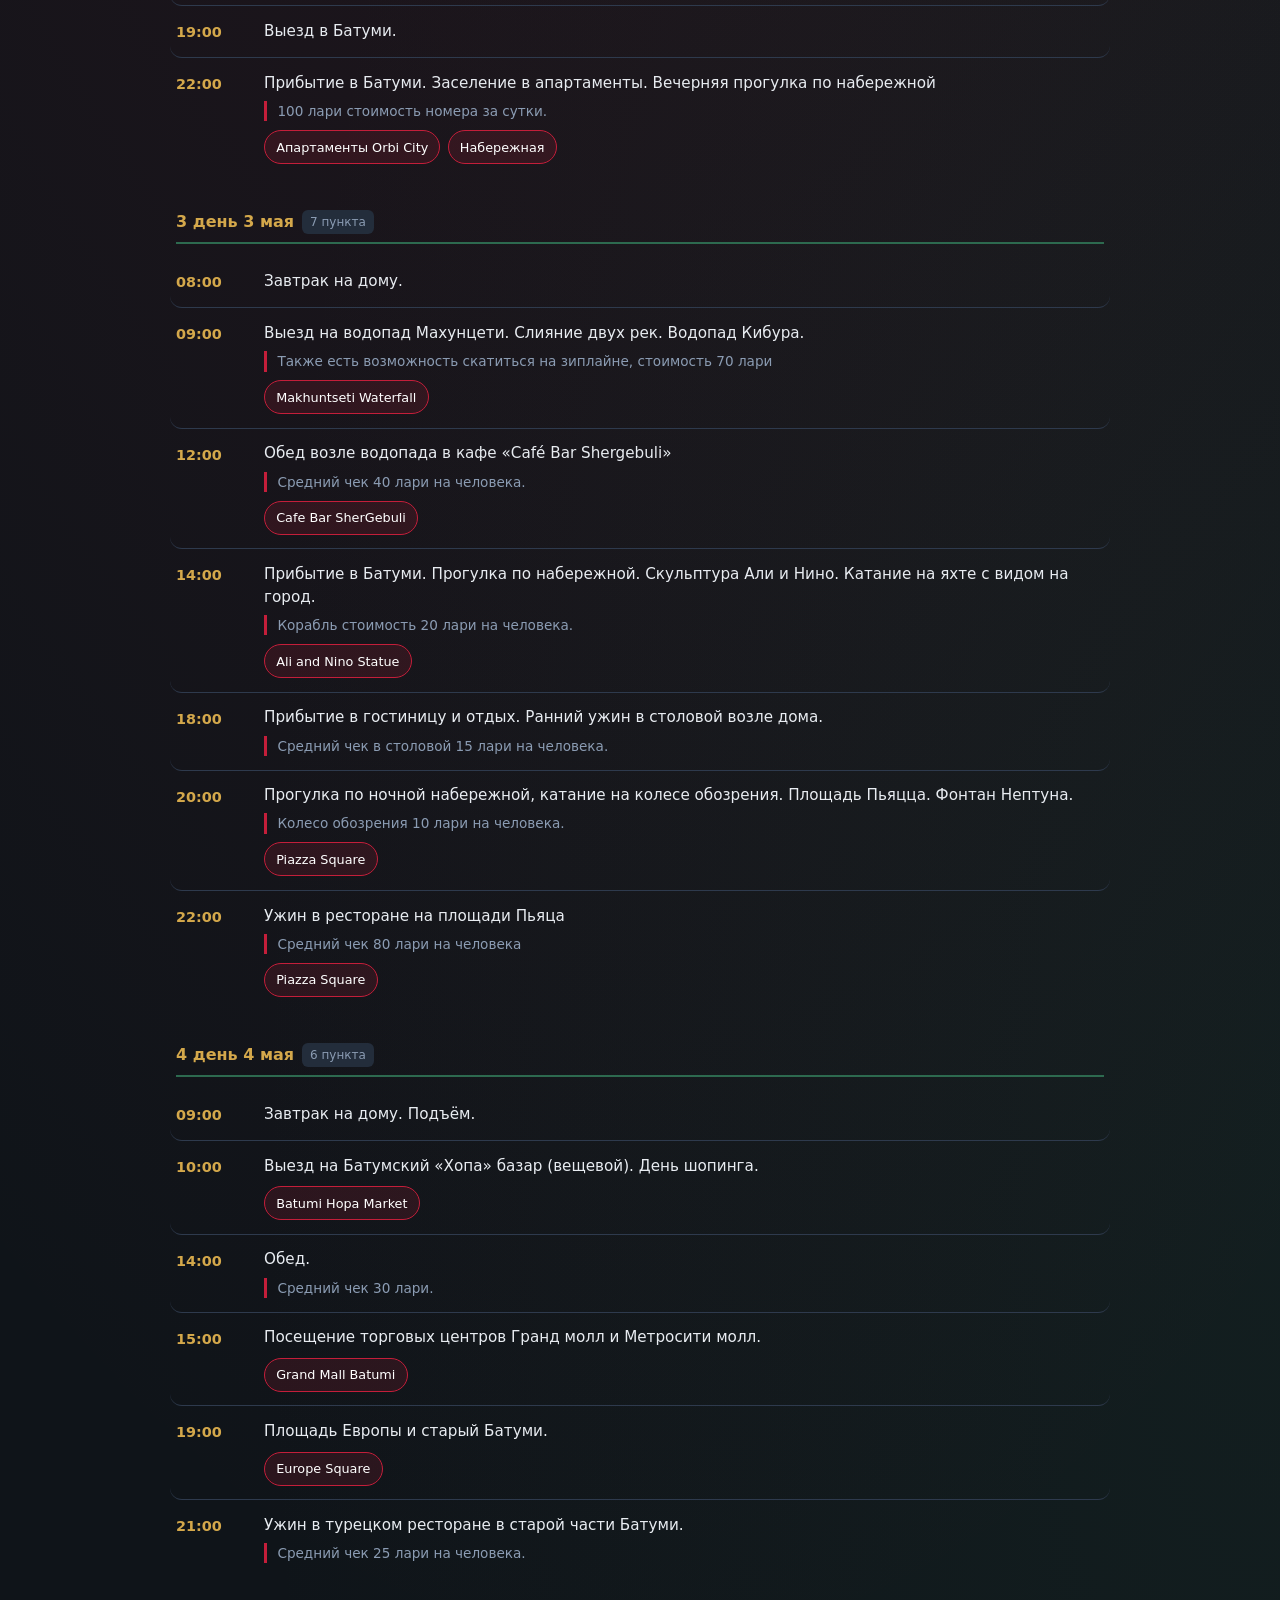
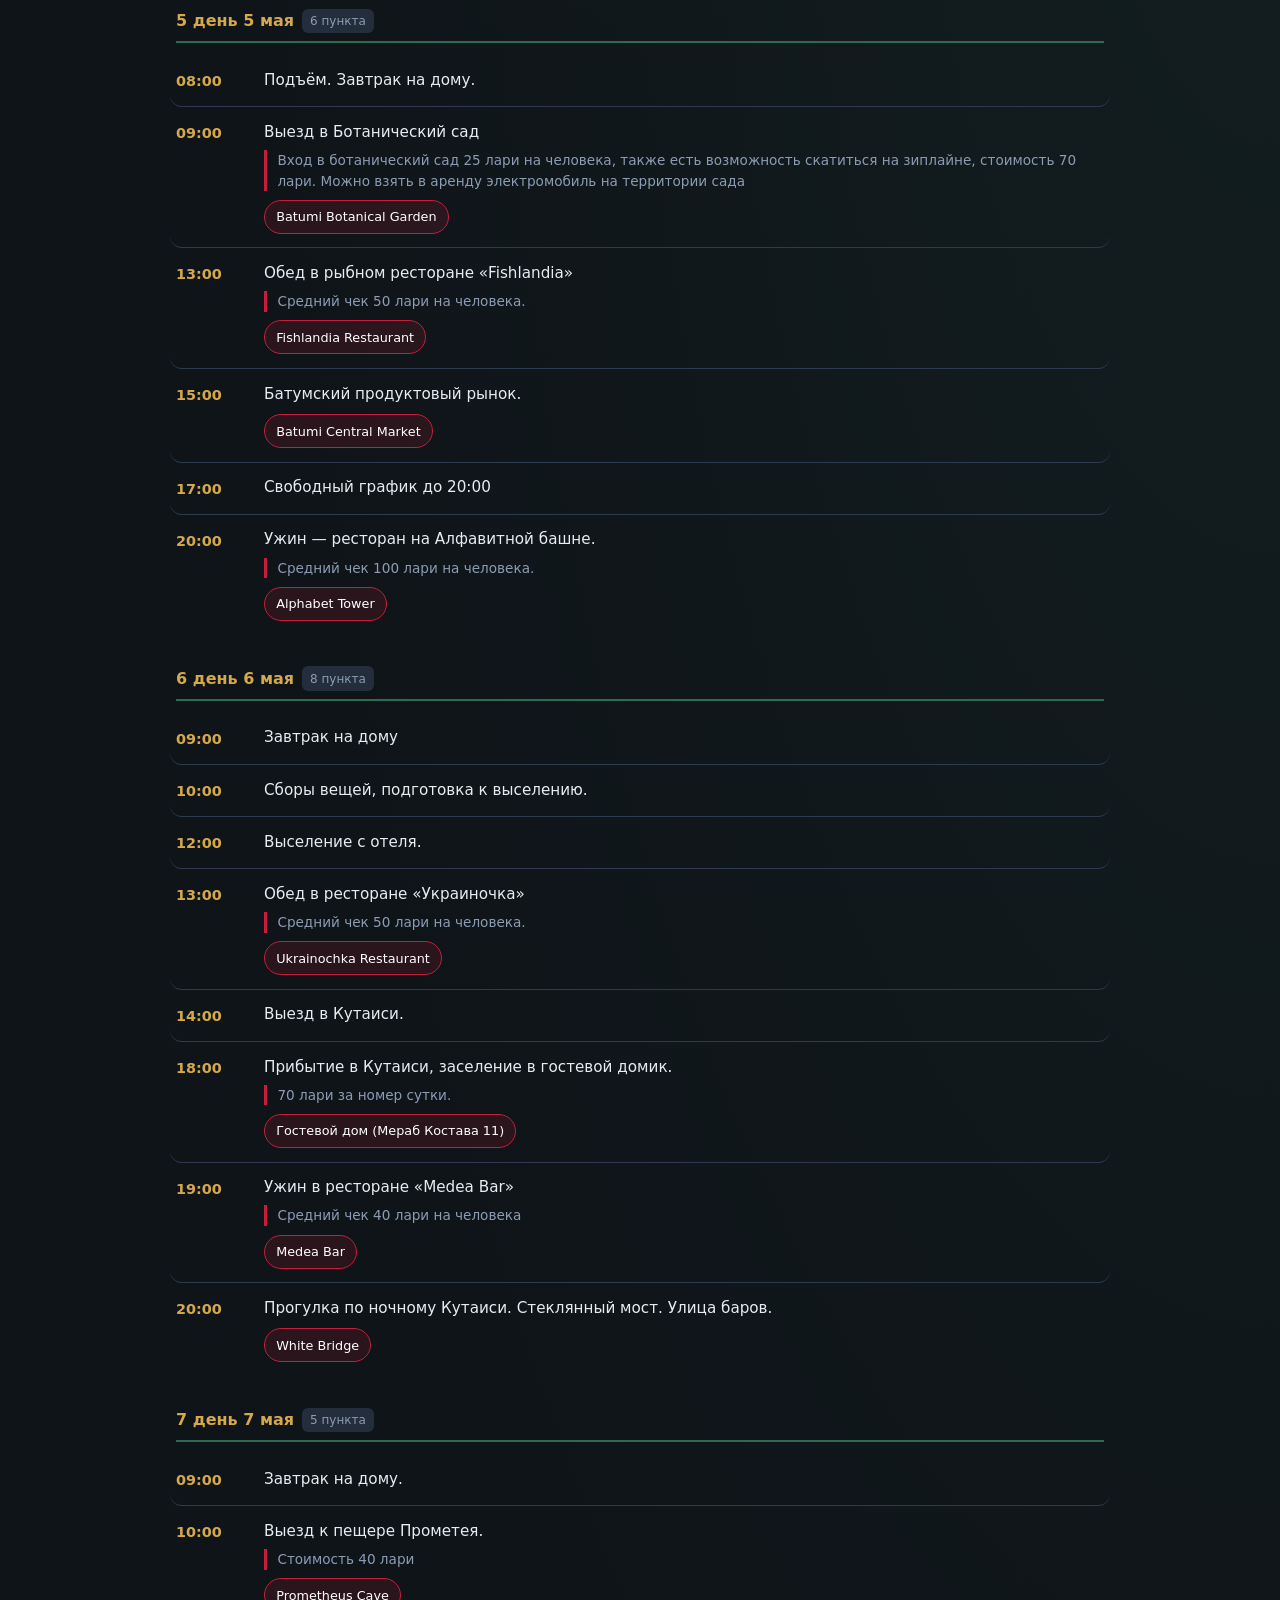
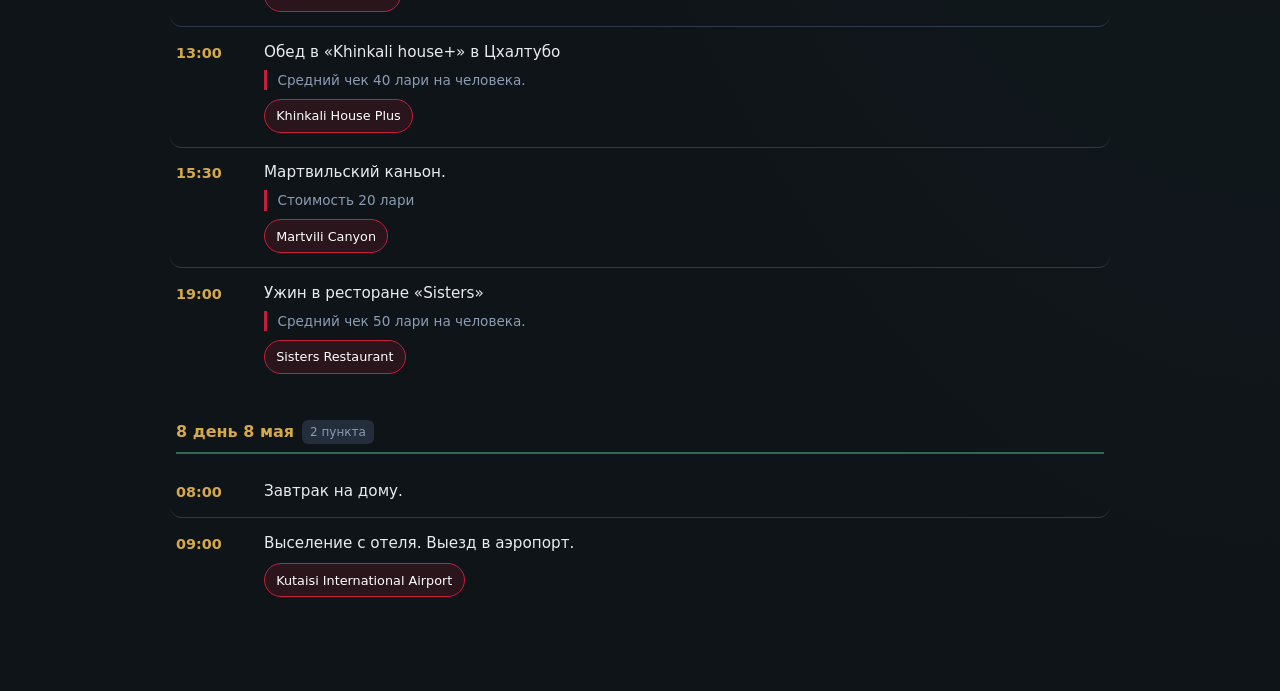
==== commit cb6707b3: "fff" ====
--- a/index.html
+++ b/index.html
@@ -390,6 +390,70 @@
       margin-bottom: 0;
     }
 
+    .place-modal-maps {
+      margin-top: 1rem;
+      padding-top: 0.85rem;
+      border-top: 1px solid var(--border);
+    }
+
+    .place-modal-maps-links {
+      display: flex;
+      flex-direction: column;
+      gap: 0.5rem;
+      align-items: flex-start;
+    }
+
+    .place-modal-maps-hint {
+      margin: 0.5rem 0 0;
+      font-size: 0.78rem;
+      color: var(--muted);
+      line-height: 1.45;
+    }
+
+    .place-modal-maps .btn-maps-google {
+      display: inline-block;
+      text-align: center;
+      text-decoration: none;
+      font: inherit;
+      cursor: pointer;
+      padding: 0.55rem 1rem;
+      border-radius: var(--radius);
+      border: 1px solid var(--accent);
+      background: var(--accent-dim);
+      color: #fff;
+    }
+
+    .place-modal-maps .btn-maps-google:hover {
+      filter: brightness(1.08);
+    }
+
+    .event-actions {
+      margin-top: 0.55rem;
+      display: flex;
+      flex-wrap: wrap;
+      gap: 0.45rem;
+      align-items: center;
+    }
+
+    .btn-route {
+      display: inline-block;
+      font: inherit;
+      cursor: pointer;
+      font-size: 0.8rem;
+      padding: 0.4rem 0.7rem;
+      border-radius: 999px;
+      border: 1px solid var(--accent);
+      background: var(--accent-dim);
+      color: #fff;
+      text-decoration: none;
+      text-align: center;
+      box-sizing: border-box;
+    }
+
+    .btn-route:hover {
+      filter: brightness(1.06);
+    }
+
     @media (max-width: 520px) {
       .event {
         grid-template-columns: 1fr;
@@ -415,7 +479,10 @@
   <div class="wrap">
     <header>
       <h1 class="page-h1">Расписание поездки</h1>
-      <p id="subtitle" class="page-lead">Программа с 1 по 8 мая (7 мая — Алматы). Фильтр по дням и поиск. Нажмите на пункт — подробности и фото.</p>
+      <p id="subtitle" class="page-lead">
+        Программа с 1 по 8 мая (7 мая — Алматы). Фильтр по дням и поиск. Нажмите на пункт — подробности и фото.
+        «Проложить маршрут» открывает маршрут в Google Картах в новой вкладке (геолокация по желанию — как старт «отсюда»).
+      </p>
     </header>
 
     <div class="toolbar">
@@ -451,11 +518,16 @@
       </div>
       <p class="place-slider-counter" id="place-slider-counter"></p>
       <div id="place-modal-body" class="place-modal-body"></div>
+      <div id="place-modal-maps" class="place-modal-maps" hidden>
+        <div id="place-modal-maps-links" class="place-modal-maps-links"></div>
+        <p class="place-modal-maps-hint" id="place-modal-maps-hint" hidden></p>
+      </div>
     </div>
   </div>
 
   <script src="places-info.js"></script>
   <script src="places-images.js"></script>
+  <script src="place-routes.js"></script>
   <script id="data" type="application/json">
 [
   {"day":1,"label":"1 мая","title":"1 день 1 мая","time":"11:00","program":"Прибытие в Кутаиси, прохождение таможни, оформление сим карт.","cost":"35 лари за симку ( по желанию)"},
@@ -527,6 +599,9 @@
       const placePrev = document.getElementById("place-slider-prev");
       const placeNext = document.getElementById("place-slider-next");
       const placeCounter = document.getElementById("place-slider-counter");
+      const placeModalMaps = document.getElementById("place-modal-maps");
+      const placeModalMapsLinks = document.getElementById("place-modal-maps-links");
+      const placeModalMapsHint = document.getElementById("place-modal-maps-hint");
 
       const days = [...new Set(items.map((i) => i.day))].sort((a, b) => a - b);
       let filterDay = null;
@@ -545,6 +620,54 @@
           norm(item.label).includes(n) ||
           norm(item.time).includes(n)
         );
+      }
+
+      function routeLabelFromQuery(q) {
+        const t = String(q).trim();
+        if (!t) return "Маршрут";
+        const i = t.indexOf(",");
+        return (i > 0 ? t.slice(0, i) : t).trim() || t;
+      }
+
+      /** { label, query } — query для Google, label для кнопки. */
+      function normalizeRouteItem(item) {
+        if (item == null) return null;
+        if (typeof item === "string") {
+          const query = item.trim();
+          if (!query) return null;
+          return { label: routeLabelFromQuery(query), query: query };
+        }
+        if (Array.isArray(item) && item.length >= 2) {
+          const label = String(item[0]).trim();
+          const query = String(item[1]).trim();
+          if (!query) return null;
+          return {
+            label: label || routeLabelFromQuery(query),
+            query: query,
+          };
+        }
+        return null;
+      }
+
+      /**
+       * Строка; или одна пара ["подпись", "запрос"] (две строки — одна кнопка);
+       * или несколько маршрутов — массив вложенных пар или строк.
+       */
+      function eventRoutesList(entry) {
+        if (entry == null) return [];
+        if (!Array.isArray(entry)) {
+          const one = normalizeRouteItem(entry);
+          return one ? [one] : [];
+        }
+        if (
+          entry.length === 2 &&
+          typeof entry[0] === "string" &&
+          typeof entry[1] === "string"
+        ) {
+          const one = normalizeRouteItem(entry);
+          return one ? [one] : [];
+        }
+        return entry.map(normalizeRouteItem).filter(Boolean);
       }
 
       function render() {
@@ -580,11 +703,37 @@
             const extraAttrs = hasExtra
               ? ` data-i="${ev._i}" tabindex="0" role="button" aria-label="Подробнее о пункте"`
               : "";
+            const routeList = eventRoutesList(
+              window.EVENT_ROUTES && window.EVENT_ROUTES[ev._i]
+            );
+            const routeBtn =
+              routeList.length > 0
+                ? `<div class="event-actions">${routeList
+                    .map(function (r, j) {
+                      const href = googleMapsDirUrl(r.query);
+                      const label = r.label;
+                      return (
+                        '<a class="btn-route" href="' +
+                        escapeHtml(href) +
+                        '" target="_blank" rel="noopener noreferrer" data-route-i="' +
+                        ev._i +
+                        '" data-route-j="' +
+                        j +
+                        '" aria-label="Маршрут: ' +
+                        escapeHtml(r.label) +
+                        '">' +
+                        escapeHtml(label) +
+                        "</a>"
+                      );
+                    })
+                    .join("")}</div>`
+                : "";
             html += `<article class="${detailClass.trim()}" data-day="${ev.day}"${extraAttrs}>`;
             html += `<div class="event-time">${escapeHtml(ev.time)}</div>`;
             html += `<div class="event-body">`;
             html += `<p class="event-program">${escapeHtml(ev.program)}</p>`;
             html += costHtml;
+            html += routeBtn;
             html += `</div></article>`;
           });
           html += `</div></section>`;
@@ -627,6 +776,63 @@
             ? window.EVENT_IMAGES[index]
             : [];
         return list.slice();
+      }
+
+      /** Все маршруты — от текущего места до точки пункта (нужна геолокация в браузере). */
+      const GEO_FOR_ROUTE = {
+        enableHighAccuracy: true,
+        timeout: 16000,
+        maximumAge: 0,
+      };
+
+      /** Полная страница маршрута в новой вкладке (без Embed API). */
+      function googleMapsDirUrl(destination, originLat, originLng) {
+        const d = String(destination).trim();
+        if (/^https?:\/\//i.test(d)) {
+          if (originLat != null && originLng != null) {
+            return (
+              "https://www.google.com/maps/dir/?api=1&origin=" +
+              encodeURIComponent(String(originLat) + "," + String(originLng)) +
+              "&destination=" +
+              encodeURIComponent(d) +
+              "&travelmode=driving&hl=ru"
+            );
+          }
+          return d;
+        }
+        let u =
+          "https://www.google.com/maps/dir/?api=1&destination=" +
+          encodeURIComponent(d) +
+          "&travelmode=driving&hl=ru";
+        if (originLat != null && originLng != null) {
+          u +=
+            "&origin=" +
+            encodeURIComponent(String(originLat) + "," + String(originLng));
+        }
+        return u;
+      }
+
+      function openGoogleMapsRoute(destQuery) {
+        function go(lat, lng) {
+          window.open(
+            googleMapsDirUrl(destQuery, lat, lng),
+            "_blank",
+            "noopener,noreferrer"
+          );
+        }
+        if (navigator.geolocation) {
+          navigator.geolocation.getCurrentPosition(
+            function (pos) {
+              go(pos.coords.latitude, pos.coords.longitude);
+            },
+            function () {
+              go(null, null);
+            },
+            GEO_FOR_ROUTE
+          );
+        } else {
+          go(null, null);
+        }
       }
 
       let modalSlide = 0;
@@ -667,6 +873,67 @@
           bodyHtml += "</ul></div>";
         }
         placeBody.innerHTML = bodyHtml;
+        const routes = eventRoutesList(
+          window.EVENT_ROUTES && window.EVENT_ROUTES[index]
+        );
+        if (routes.length) {
+          placeModalMaps.hidden = false;
+          placeModalMapsLinks.innerHTML = routes
+            .map(function (r, j) {
+              const href = googleMapsDirUrl(r.query);
+              const label =
+                routes.length > 1 ? r.label : "Открыть в Google Картах";
+              return (
+                '<a class="btn-maps-google" href="' +
+                escapeHtml(href) +
+                '" target="_blank" rel="noopener noreferrer" data-place-route-j="' +
+                j +
+                '">' +
+                escapeHtml(label) +
+                "</a>"
+              );
+            })
+            .join("");
+          placeModalMapsHint.hidden = false;
+          placeModalMapsHint.textContent =
+            routes.length > 1
+              ? "Несколько точек в пункте — отдельные маршруты. Разрешите геолокацию: ссылки обновятся со стартом «отсюда»."
+              : "Маршрут в Google Картах — от вашего текущего места до точки пункта. Разрешите геолокацию: ссылка обновится с точным стартом.";
+          if (navigator.geolocation) {
+            navigator.geolocation.getCurrentPosition(
+              function (pos) {
+                if (placeModal.hidden) return;
+                const la = pos.coords.latitude;
+                const ln = pos.coords.longitude;
+                placeModalMapsLinks
+                  .querySelectorAll("a.btn-maps-google")
+                  .forEach(function (a) {
+                    const j = parseInt(a.getAttribute("data-place-route-j"), 10);
+                    const r = routes[j];
+                    if (r) {
+                      a.href = googleMapsDirUrl(r.query, la, ln);
+                    }
+                  });
+                placeModalMapsHint.textContent =
+                  "Ссылки ведут в Google Картах с маршрутом от вашего текущего места до выбранной цели.";
+              },
+              function () {
+                if (placeModal.hidden) return;
+                placeModalMapsHint.textContent =
+                  "Геолокация не разрешена — в Google Картах откройте маршрут и выберите старт «Моё местоположение».";
+              },
+              GEO_FOR_ROUTE
+            );
+          } else {
+            placeModalMapsHint.textContent =
+              "В этом браузере нет геолокации — в Google Картах выберите старт «Моё местоположение».";
+          }
+        } else {
+          placeModalMaps.hidden = true;
+          placeModalMapsLinks.innerHTML = "";
+          placeModalMapsHint.hidden = true;
+          placeModalMapsHint.textContent = "";
+        }
         modalImages = placeImagePaths(index);
         if (!modalImages.length) {
           modalImages = ["places/caucasus-landscape.jpg"];
@@ -682,11 +949,39 @@
       function closePlaceModal() {
         placeModal.hidden = true;
         placeModal.setAttribute("aria-hidden", "true");
+        placeModalMaps.hidden = true;
         document.body.style.overflow = "";
         placeImg.removeAttribute("src");
       }
 
       scheduleEl.addEventListener("click", function (e) {
+        const routeLink = e.target.closest("a.btn-route");
+        if (routeLink) {
+          if (
+            e.button !== 0 ||
+            e.metaKey ||
+            e.ctrlKey ||
+            e.shiftKey ||
+            e.altKey
+          ) {
+            return;
+          }
+          e.preventDefault();
+          e.stopPropagation();
+          const ri = parseInt(routeLink.getAttribute("data-route-i"), 10);
+          const rj = parseInt(
+            routeLink.getAttribute("data-route-j") || "0",
+            10
+          );
+          const routeList = eventRoutesList(
+            window.EVENT_ROUTES && window.EVENT_ROUTES[ri]
+          );
+          const r = routeList[rj];
+          if (r) {
+            openGoogleMapsRoute(r.query);
+          }
+          return;
+        }
         const art = e.target.closest(".event.event--detail");
         if (!art) return;
         const i = parseInt(art.getAttribute("data-i"), 10);
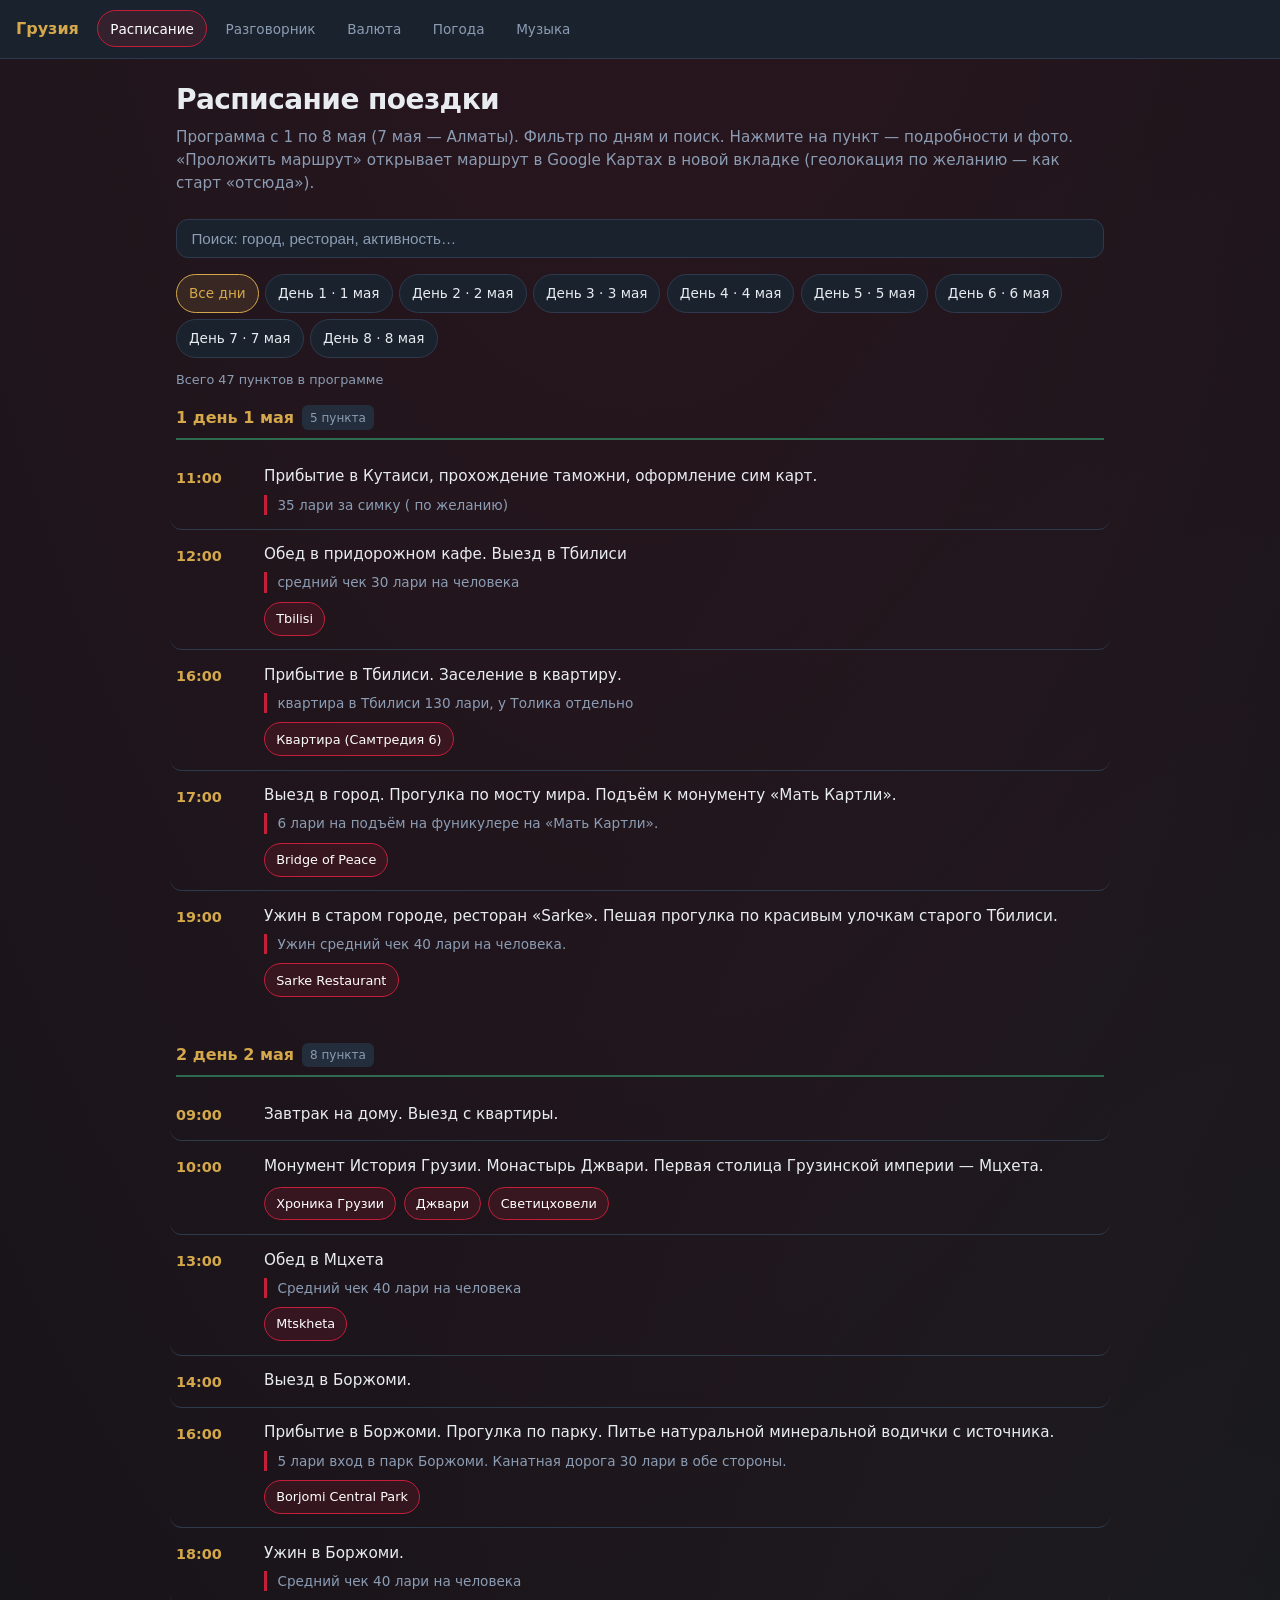
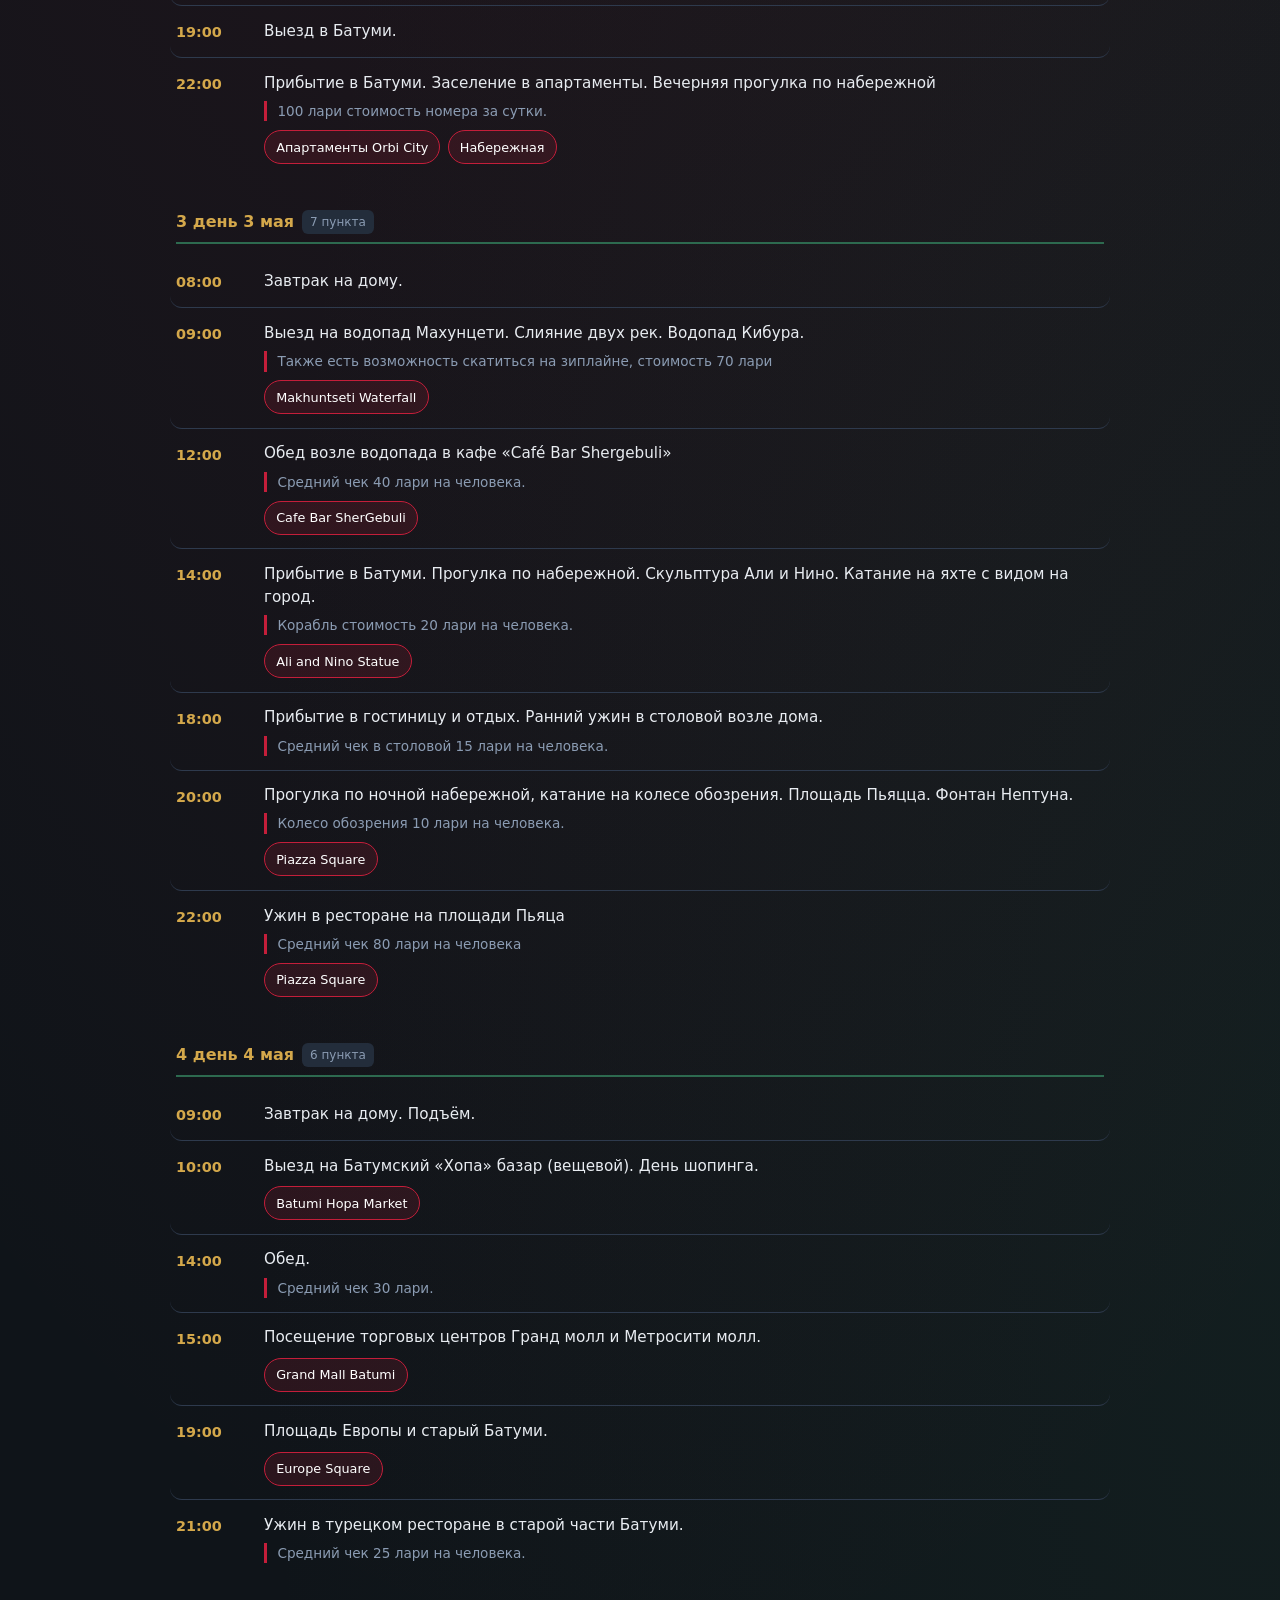
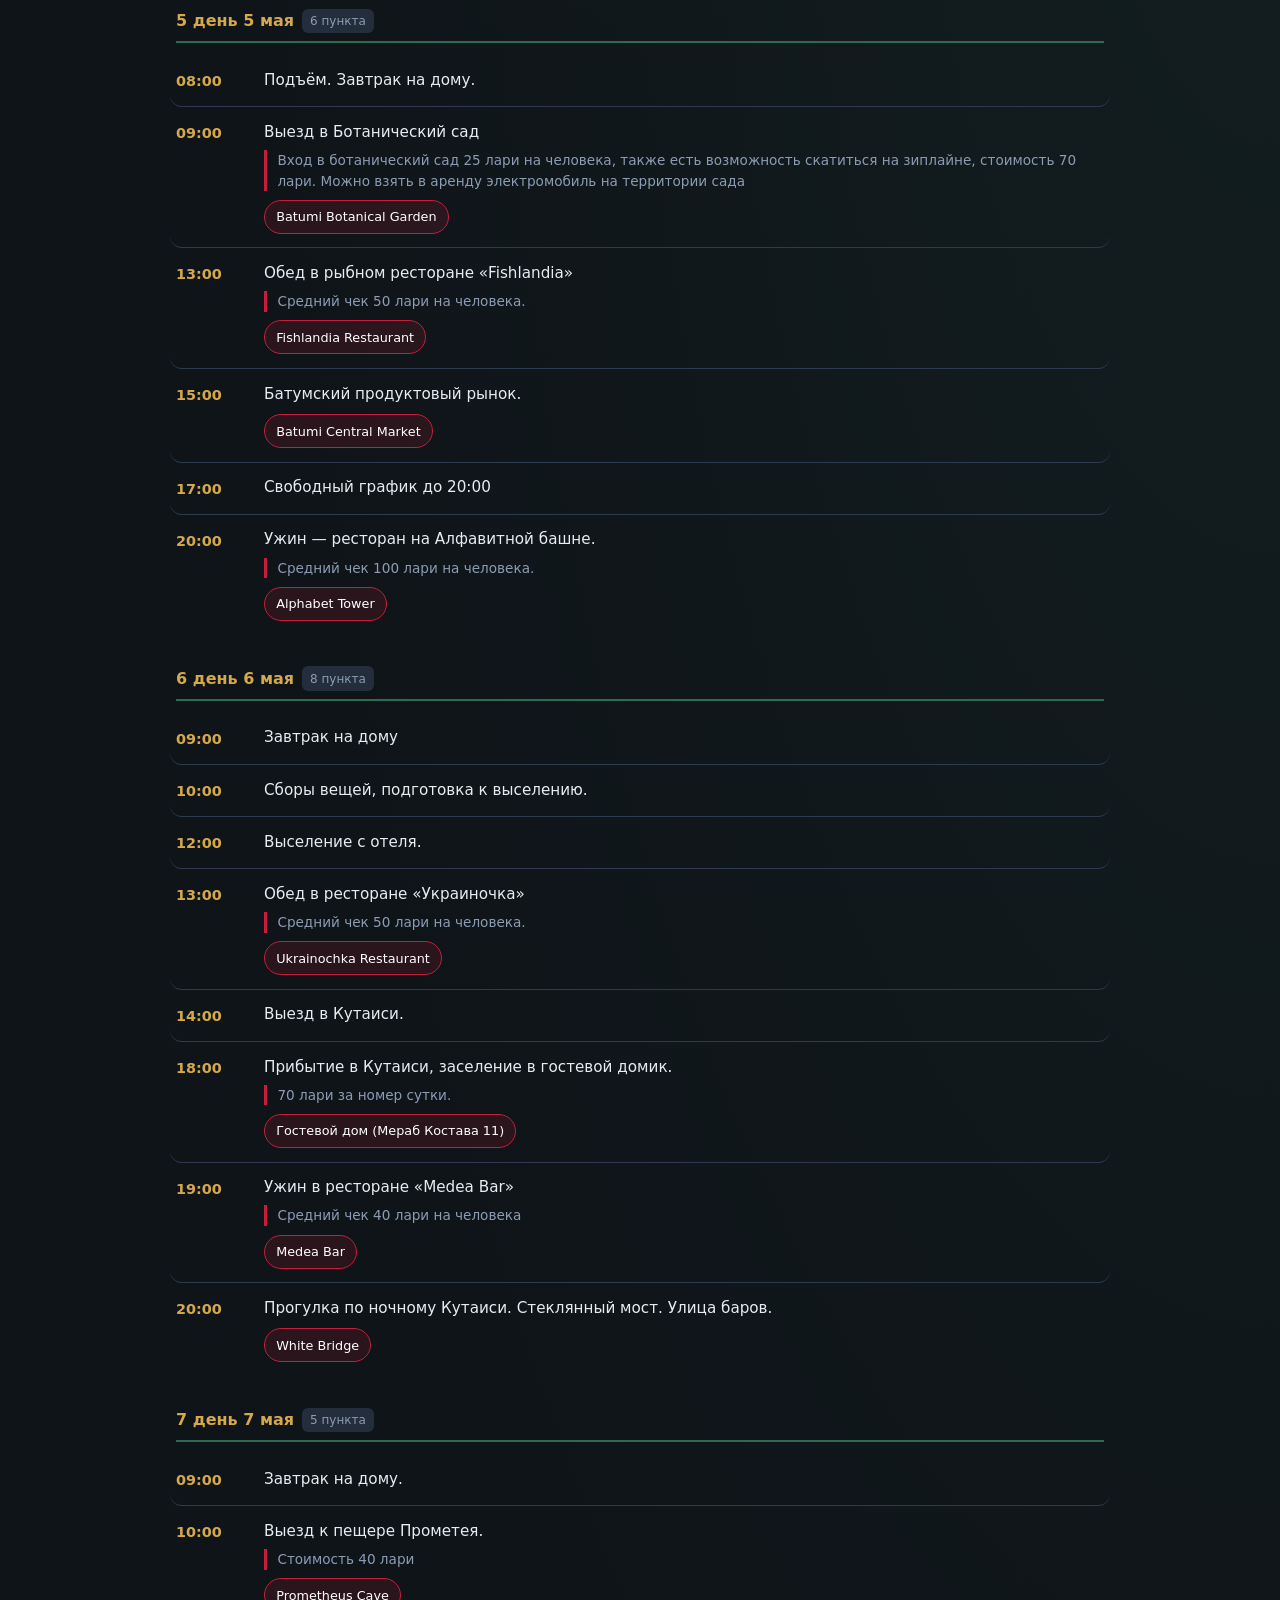
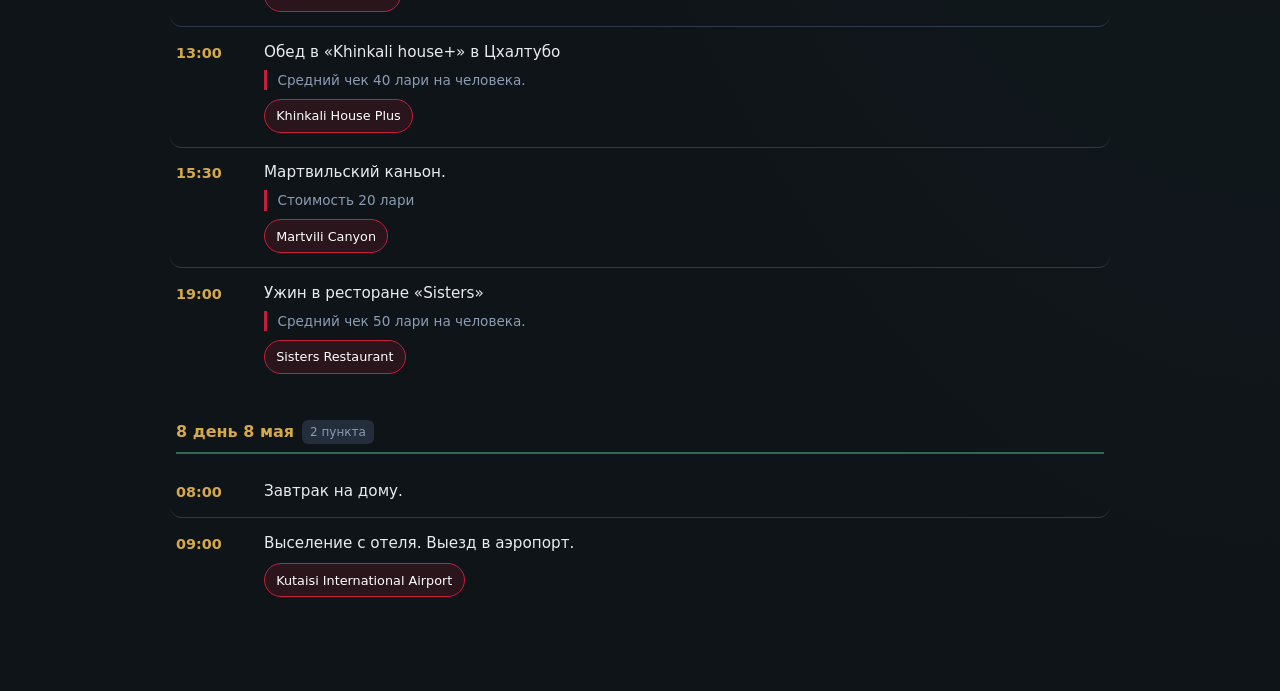
==== commit d5d770cd: "fff" ====
--- a/index.html
+++ b/index.html
@@ -1,1087 +1,1451 @@
-<!DOCTYPE html>
-<html lang="ru">
-<head>
-  <meta charset="UTF-8" />
-  <meta name="viewport" content="width=device-width, initial-scale=1" />
-  <title>Расписание — Грузия, 1–8 мая</title>
-  <link rel="stylesheet" href="css/common.css" />
-  <style>
-    header {
-      margin-bottom: 1.5rem;
-    }
-
-    .toolbar {
-      display: flex;
-      flex-wrap: wrap;
-      gap: 0.75rem;
-      align-items: center;
-      margin-bottom: 1rem;
-    }
-
-    .search {
-      flex: 1 1 200px;
-      min-width: 160px;
-    }
-
-    .search input {
-      width: 100%;
-      padding: 0.65rem 0.9rem;
-      border-radius: var(--radius);
-      border: 1px solid var(--border);
-      background: var(--surface);
-      color: var(--text);
-      font-size: 0.95rem;
-    }
-
-    .search input::placeholder {
-      color: var(--muted);
-    }
-
-    .search input:focus {
-      outline: none;
-      border-color: var(--accent);
-      box-shadow: 0 0 0 3px var(--accent-dim);
-    }
-
-    .day-tabs {
-      display: flex;
-      flex-wrap: wrap;
-      gap: 0.4rem;
-    }
-
-    .day-tabs button {
-      font: inherit;
-      cursor: pointer;
-      padding: 0.5rem 0.75rem;
-      border-radius: 999px;
-      border: 1px solid var(--border);
-      background: var(--surface);
-      color: var(--text);
-      font-size: 0.85rem;
-      transition: background 0.15s, border-color 0.15s, color 0.15s;
-    }
-
-    .day-tabs button:hover {
-      background: var(--surface2);
-      border-color: var(--muted);
-    }
-
-    .day-tabs button[aria-pressed="true"] {
-      background: var(--accent-dim);
-      border-color: var(--accent);
-      color: #fff;
-    }
-
-    .day-tabs button.all {
-      border-color: var(--gold);
-      color: var(--gold);
-    }
-
-    .day-tabs button.all[aria-pressed="true"] {
-      background: var(--gold-dim);
-      border-color: var(--gold);
-      color: var(--gold);
-    }
-
-    .stats {
-      font-size: 0.8rem;
-      color: var(--muted);
-      margin-bottom: 1rem;
-    }
-
-    .empty {
-      text-align: center;
-      padding: 2.5rem 1rem;
-      color: var(--muted);
-      border: 1px dashed var(--border);
-      border-radius: var(--radius);
-    }
-
-    .day-block {
-      margin-bottom: 2rem;
-    }
-
-    .day-block h2 {
-      font-size: 1rem;
-      font-weight: 600;
-      margin: 0 0 0.75rem;
-      padding-bottom: 0.5rem;
-      border-bottom: 2px solid var(--green);
-      color: var(--gold);
-      display: flex;
-      align-items: center;
-      gap: 0.5rem;
-    }
-
-    .day-block h2 .badge {
-      font-size: 0.75rem;
-      font-weight: 500;
-      background: var(--surface2);
-      color: var(--muted);
-      padding: 0.2rem 0.5rem;
-      border-radius: 6px;
-    }
-
-    .timeline {
-      position: relative;
-      padding-left: 0;
-    }
-
-    .event {
-      display: grid;
-      grid-template-columns: 4.5rem 1fr;
-      gap: 0.75rem 1rem;
-      padding: 0.85rem 0;
-      border-bottom: 1px solid var(--border);
-      align-items: start;
-    }
-
-    .event:last-child {
-      border-bottom: none;
-    }
-
-    .event-time {
-      font-variant-numeric: tabular-nums;
-      font-weight: 600;
-      font-size: 0.9rem;
-      color: var(--gold);
-      padding-top: 0.15rem;
-    }
-
-    .event-body {
-      min-width: 0;
-    }
-
-    .event-program {
-      margin: 0;
-      font-size: 0.95rem;
-    }
-
-    .event-cost {
-      margin: 0.4rem 0 0;
-      font-size: 0.85rem;
-      color: var(--muted);
-      padding-left: 0.65rem;
-      border-left: 3px solid var(--accent);
-    }
-
-    .event-cost:empty {
-      display: none;
-    }
-
-    .event.hidden {
-      display: none;
-    }
-
-    .day-block.hidden {
-      display: none;
-    }
-
-    .jump-top {
-      position: fixed;
-      bottom: 1.25rem;
-      right: 1.25rem;
-      width: 44px;
-      height: 44px;
-      border-radius: 50%;
-      border: 1px solid var(--border);
-      background: var(--surface);
-      color: var(--text);
-      cursor: pointer;
-      font-size: 1.1rem;
-      line-height: 1;
-      box-shadow: 0 4px 20px rgba(0, 0, 0, 0.35);
-      opacity: 0;
-      pointer-events: none;
-      transition: opacity 0.2s;
-    }
-
-    .jump-top.visible {
-      opacity: 1;
-      pointer-events: auto;
-    }
-
-    .jump-top:hover {
-      border-color: var(--accent);
-    }
-
-    .event.event--detail {
-      cursor: pointer;
-      border-radius: var(--radius);
-      margin: 0 -0.35rem;
-      padding-left: 0.35rem;
-      padding-right: 0.35rem;
-    }
-
-    .event.event--detail:hover {
-      background: var(--surface2);
-    }
-
-    .event.event--detail:focus {
-      outline: 2px solid var(--accent);
-      outline-offset: 2px;
-    }
-
-    .place-modal[hidden] {
-      display: none !important;
-    }
-
-    .place-modal {
-      position: fixed;
-      inset: 0;
-      z-index: 1000;
-      display: flex;
-      align-items: flex-end;
-      justify-content: center;
-      padding: 0.75rem;
-    }
-
-    @media (min-width: 640px) {
-      .place-modal {
-        align-items: center;
-      }
-    }
-
-    .place-modal-backdrop {
-      position: absolute;
-      inset: 0;
-      background: rgba(0, 0, 0, 0.55);
-      cursor: pointer;
-    }
-
-    .place-modal-panel {
-      position: relative;
-      z-index: 1;
-      width: 100%;
-      max-width: 520px;
-      max-height: min(92vh, 720px);
-      overflow: auto;
-      background: var(--surface);
-      color: var(--text);
-      border: 1px solid var(--border);
-      border-radius: var(--radius);
-      box-shadow: 0 16px 48px rgba(0, 0, 0, 0.45);
-      padding: 1rem 1rem 1.1rem;
-    }
-
-    .place-modal-close {
-      position: absolute;
-      top: 0.5rem;
-      right: 0.5rem;
-      width: 2.25rem;
-      height: 2.25rem;
-      border-radius: 50%;
-      border: 1px solid var(--border);
-      background: var(--surface2);
-      color: var(--text);
-      font-size: 1.35rem;
-      line-height: 1;
-      cursor: pointer;
-    }
-
-    .place-modal-close:hover {
-      border-color: var(--accent);
-    }
-
-    .place-modal-panel h3 {
-      margin: 0 2.25rem 0.65rem 0;
-      font-size: 1.05rem;
-      font-weight: 600;
-      color: var(--gold);
-    }
-
-    .place-slider {
-      display: grid;
-      grid-template-columns: auto 1fr auto;
-      gap: 0.35rem;
-      align-items: center;
-      margin-bottom: 0.35rem;
-    }
-
-    .place-slider-view {
-      border-radius: var(--radius);
-      overflow: hidden;
-      border: 1px solid var(--border);
-      background: var(--bg);
-      aspect-ratio: 16 / 10;
-      display: flex;
-      align-items: center;
-      justify-content: center;
-    }
-
-    .place-slider-view img {
-      width: 100%;
-      height: 100%;
-      object-fit: cover;
-      display: block;
-    }
-
-    .place-slider-prev,
-    .place-slider-next {
-      font: inherit;
-      width: 2.25rem;
-      height: 2.25rem;
-      border-radius: 50%;
-      border: 1px solid var(--border);
-      background: var(--surface2);
-      color: var(--text);
-      cursor: pointer;
-      font-size: 1.2rem;
-      line-height: 1;
-      padding: 0;
-    }
-
-    .place-slider-prev:hover,
-    .place-slider-next:hover {
-      border-color: var(--accent);
-    }
-
-    .place-slider-prev:disabled,
-    .place-slider-next:disabled {
-      opacity: 0.35;
-      cursor: default;
-    }
-
-    .place-slider-counter {
-      margin: 0 0 0.65rem;
-      font-size: 0.75rem;
-      color: var(--muted);
-      text-align: center;
-    }
-
-    .place-modal-body p {
-      margin: 0 0 0.65rem;
-      font-size: 0.9rem;
-      color: var(--text);
-    }
-
-    .place-modal-body p:last-child {
-      margin-bottom: 0;
-    }
-
-    .place-modal-tips {
-      margin-top: 1rem;
-      padding-top: 0.85rem;
-      border-top: 1px solid var(--border);
-    }
-
-    .place-modal-tips h4 {
-      margin: 0 0 0.5rem;
-      font-size: 0.8rem;
-      font-weight: 600;
-      text-transform: uppercase;
-      letter-spacing: 0.05em;
-      color: var(--gold);
-    }
-
-    .place-modal-tips ul {
-      margin: 0;
-      padding: 0 0 0 1.1rem;
-      font-size: 0.85rem;
-      color: var(--muted);
-      line-height: 1.5;
-    }
-
-    .place-modal-tips li {
-      margin-bottom: 0.4rem;
-    }
-
-    .place-modal-tips li:last-child {
-      margin-bottom: 0;
-    }
-
-    .place-modal-maps {
-      margin-top: 1rem;
-      padding-top: 0.85rem;
-      border-top: 1px solid var(--border);
-    }
-
-    .place-modal-maps-links {
-      display: flex;
-      flex-direction: column;
-      gap: 0.5rem;
-      align-items: flex-start;
-    }
-
-    .place-modal-maps-hint {
-      margin: 0.5rem 0 0;
-      font-size: 0.78rem;
-      color: var(--muted);
-      line-height: 1.45;
-    }
-
-    .place-modal-maps .btn-maps-google {
-      display: inline-block;
-      text-align: center;
-      text-decoration: none;
-      font: inherit;
-      cursor: pointer;
-      padding: 0.55rem 1rem;
-      border-radius: var(--radius);
-      border: 1px solid var(--accent);
-      background: var(--accent-dim);
-      color: #fff;
-    }
-
-    .place-modal-maps .btn-maps-google:hover {
-      filter: brightness(1.08);
-    }
-
-    .event-actions {
-      margin-top: 0.55rem;
-      display: flex;
-      flex-wrap: wrap;
-      gap: 0.45rem;
-      align-items: center;
-    }
-
-    .btn-route {
-      display: inline-block;
-      font: inherit;
-      cursor: pointer;
-      font-size: 0.8rem;
-      padding: 0.4rem 0.7rem;
-      border-radius: 999px;
-      border: 1px solid var(--accent);
-      background: var(--accent-dim);
-      color: #fff;
-      text-decoration: none;
-      text-align: center;
-      box-sizing: border-box;
-    }
-
-    .btn-route:hover {
-      filter: brightness(1.06);
-    }
-
-    @media (max-width: 520px) {
-      .event {
-        grid-template-columns: 1fr;
-        gap: 0.25rem;
-      }
-
-      .event-time {
-        font-size: 0.8rem;
-      }
-    }
-  </style>
-</head>
-<body>
-  <nav class="site-nav" aria-label="Разделы сайта">
-    <a class="brand" href="index.html">Грузия</a>
-    <div class="nav-links">
-      <a href="index.html" aria-current="page">Расписание</a>
-      <a href="razgovornik.html">Разговорник</a>
-      <a href="converter.html">Валюта</a>
-      <a href="pogoda.html">Погода</a>
-    </div>
-  </nav>
-  <div class="wrap">
-    <header>
-      <h1 class="page-h1">Расписание поездки</h1>
-      <p id="subtitle" class="page-lead">
-        Программа с 1 по 8 мая (7 мая — Алматы). Фильтр по дням и поиск. Нажмите на пункт — подробности и фото.
-        «Проложить маршрут» открывает маршрут в Google Картах в новой вкладке (геолокация по желанию — как старт «отсюда»).
-      </p>
-    </header>
-
-    <div class="toolbar">
-      <label class="search">
-        <span class="visually-hidden">Поиск</span>
-        <input type="search" id="q" placeholder="Поиск: город, ресторан, активность…" autocomplete="off" />
-      </label>
-    </div>
-
-    <div class="day-tabs" id="tabs" role="tablist" aria-label="День поездки"></div>
-    <p class="stats" id="stats" aria-live="polite"></p>
-    <div id="schedule"></div>
-  </div>
-
-  <button type="button" class="jump-top" id="top" title="Наверх">↑</button>
-
-  <div id="place-modal" class="place-modal" hidden>
-    <div class="place-modal-backdrop" data-place-close tabindex="-1"></div>
-    <div
-      class="place-modal-panel"
-      role="dialog"
-      aria-modal="true"
-      aria-labelledby="place-modal-title"
-    >
-      <button type="button" class="place-modal-close" data-place-close aria-label="Закрыть">×</button>
-      <h3 id="place-modal-title"></h3>
-      <div class="place-slider">
-        <button type="button" class="place-slider-prev" id="place-slider-prev" aria-label="Предыдущее фото">‹</button>
-        <div class="place-slider-view">
-          <img id="place-slider-img" src="" alt="" width="800" height="500" decoding="async" />
-        </div>
-        <button type="button" class="place-slider-next" id="place-slider-next" aria-label="Следующее фото">›</button>
-      </div>
-      <p class="place-slider-counter" id="place-slider-counter"></p>
-      <div id="place-modal-body" class="place-modal-body"></div>
-      <div id="place-modal-maps" class="place-modal-maps" hidden>
-        <div id="place-modal-maps-links" class="place-modal-maps-links"></div>
-        <p class="place-modal-maps-hint" id="place-modal-maps-hint" hidden></p>
-      </div>
-    </div>
-  </div>
-
-  <script src="places-info.js"></script>
-  <script src="places-images.js"></script>
-  <script src="place-routes.js"></script>
-  <script id="data" type="application/json">
-[
-  {"day":1,"label":"1 мая","title":"1 день 1 мая","time":"11:00","program":"Прибытие в Кутаиси, прохождение таможни, оформление сим карт.","cost":"35 лари за симку ( по желанию)"},
-  {"day":1,"label":"1 мая","title":"1 день 1 мая","time":"12:00","program":"Обед в придорожном кафе. Выезд в Тбилиси","cost":"средний чек 30 лари на человека"},
-  {"day":1,"label":"1 мая","title":"1 день 1 мая","time":"16:00","program":"Прибытие в Тбилиси. Заселение в квартиру.","cost":"квартира в Тбилиси 130 лари, у Толика отдельно"},
-  {"day":1,"label":"1 мая","title":"1 день 1 мая","time":"17:00","program":"Выезд в город. Прогулка по мосту мира. Подъём к монументу «Мать Картли».","cost":"6 лари на подъём на фуникулере на «Мать Картли»."},
-  {"day":1,"label":"1 мая","title":"1 день 1 мая","time":"19:00","program":"Ужин в старом городе, ресторан «Sarke». Пешая прогулка по красивым улочкам старого Тбилиси.","cost":"Ужин средний чек 40 лари на человека."},
-  {"day":2,"label":"2 мая","title":"2 день 2 мая","time":"09:00","program":"Завтрак на дому. Выезд с квартиры.","cost":""},
-  {"day":2,"label":"2 мая","title":"2 день 2 мая","time":"10:00","program":"Монумент История Грузии. Монастырь Джвари. Первая столица Грузинской империи — Мцхета.","cost":""},
-  {"day":2,"label":"2 мая","title":"2 день 2 мая","time":"13:00","program":"Обед в Мцхета","cost":"Средний чек 40 лари на человека"},
-  {"day":2,"label":"2 мая","title":"2 день 2 мая","time":"14:00","program":"Выезд в Боржоми.","cost":""},
-  {"day":2,"label":"2 мая","title":"2 день 2 мая","time":"16:00","program":"Прибытие в Боржоми. Прогулка по парку. Питье натуральной минеральной водички с источника.","cost":"5 лари вход в парк Боржоми. Канатная дорога 30 лари в обе стороны."},
-  {"day":2,"label":"2 мая","title":"2 день 2 мая","time":"18:00","program":"Ужин в Боржоми.","cost":"Средний чек 40 лари на человека"},
-  {"day":2,"label":"2 мая","title":"2 день 2 мая","time":"19:00","program":"Выезд в Батуми.","cost":""},
-  {"day":2,"label":"2 мая","title":"2 день 2 мая","time":"22:00","program":"Прибытие в Батуми. Заселение в апартаменты. Вечерняя прогулка по набережной","cost":"100 лари стоимость номера за сутки."},
-  {"day":3,"label":"3 мая","title":"3 день 3 мая","time":"08:00","program":"Завтрак на дому.","cost":""},
-  {"day":3,"label":"3 мая","title":"3 день 3 мая","time":"09:00","program":"Выезд на водопад Махунцети. Слияние двух рек. Водопад Кибура.","cost":"Также есть возможность скатиться на зиплайне, стоимость 70 лари"},
-  {"day":3,"label":"3 мая","title":"3 день 3 мая","time":"12:00","program":"Обед возле водопада в кафе «Café Bar Shergebuli»","cost":"Средний чек 40 лари на человека."},
-  {"day":3,"label":"3 мая","title":"3 день 3 мая","time":"14:00","program":"Прибытие в Батуми. Прогулка по набережной. Скульптура Али и Нино. Катание на яхте с видом на город.","cost":"Корабль стоимость 20 лари на человека."},
-  {"day":3,"label":"3 мая","title":"3 день 3 мая","time":"18:00","program":"Прибытие в гостиницу и отдых. Ранний ужин в столовой возле дома.","cost":"Средний чек в столовой 15 лари на человека."},
-  {"day":3,"label":"3 мая","title":"3 день 3 мая","time":"20:00","program":"Прогулка по ночной набережной, катание на колесе обозрения. Площадь Пьяцца. Фонтан Нептуна.","cost":"Колесо обозрения 10 лари на человека."},
-  {"day":3,"label":"3 мая","title":"3 день 3 мая","time":"22:00","program":"Ужин в ресторане на площади Пьяца","cost":"Средний чек 80 лари на человека"},
-  {"day":4,"label":"4 мая","title":"4 день 4 мая","time":"09:00","program":"Завтрак на дому. Подъём.","cost":""},
-  {"day":4,"label":"4 мая","title":"4 день 4 мая","time":"10:00","program":"Выезд на Батумский «Хопа» базар (вещевой). День шопинга.","cost":""},
-  {"day":4,"label":"4 мая","title":"4 день 4 мая","time":"14:00","program":"Обед.","cost":"Средний чек 30 лари."},
-  {"day":4,"label":"4 мая","title":"4 день 4 мая","time":"15:00","program":"Посещение торговых центров Гранд молл и Метросити молл.","cost":""},
-  {"day":4,"label":"4 мая","title":"4 день 4 мая","time":"19:00","program":"Площадь Европы и старый Батуми.","cost":""},
-  {"day":4,"label":"4 мая","title":"4 день 4 мая","time":"21:00","program":"Ужин в турецком ресторане в старой части Батуми.","cost":"Средний чек 25 лари на человека."},
-  {"day":5,"label":"5 мая","title":"5 день 5 мая","time":"08:00","program":"Подъём. Завтрак на дому.","cost":""},
-  {"day":5,"label":"5 мая","title":"5 день 5 мая","time":"09:00","program":"Выезд в Ботанический сад","cost":"Вход в ботанический сад 25 лари на человека, также есть возможность скатиться на зиплайне, стоимость 70 лари. Можно взять в аренду электромобиль на территории сада"},
-  {"day":5,"label":"5 мая","title":"5 день 5 мая","time":"13:00","program":"Обед в рыбном ресторане «Fishlandia»","cost":"Средний чек 50 лари на человека."},
-  {"day":5,"label":"5 мая","title":"5 день 5 мая","time":"15:00","program":"Батумский продуктовый рынок.","cost":""},
-  {"day":5,"label":"5 мая","title":"5 день 5 мая","time":"17:00","program":"Свободный график до 20:00","cost":""},
-  {"day":5,"label":"5 мая","title":"5 день 5 мая","time":"20:00","program":"Ужин — ресторан на Алфавитной башне.","cost":"Средний чек 100 лари на человека."},
-  {"day":6,"label":"6 мая","title":"6 день 6 мая","time":"09:00","program":"Завтрак на дому","cost":""},
-  {"day":6,"label":"6 мая","title":"6 день 6 мая","time":"10:00","program":"Сборы вещей, подготовка к выселению.","cost":""},
-  {"day":6,"label":"6 мая","title":"6 день 6 мая","time":"12:00","program":"Выселение с отеля.","cost":""},
-  {"day":6,"label":"6 мая","title":"6 день 6 мая","time":"13:00","program":"Обед в ресторане «Украиночка»","cost":"Средний чек 50 лари на человека."},
-  {"day":6,"label":"6 мая","title":"6 день 6 мая","time":"14:00","program":"Выезд в Кутаиси.","cost":""},
-  {"day":6,"label":"6 мая","title":"6 день 6 мая","time":"18:00","program":"Прибытие в Кутаиси, заселение в гостевой домик.","cost":"70 лари за номер сутки."},
-  {"day":6,"label":"6 мая","title":"6 день 6 мая","time":"19:00","program":"Ужин в ресторане «Medea Bar»","cost":"Средний чек 40 лари на человека"},
-  {"day":6,"label":"6 мая","title":"6 день 6 мая","time":"20:00","program":"Прогулка по ночному Кутаиси. Стеклянный мост. Улица баров.","cost":""},
-  {"day":7,"label":"7 мая","title":"7 день 7 мая","time":"09:00","program":"Завтрак на дому.","cost":""},
-  {"day":7,"label":"7 мая","title":"7 день 7 мая","time":"10:00","program":"Выезд к пещере Прометея.","cost":"Стоимость 40 лари"},
-  {"day":7,"label":"7 мая","title":"7 день 7 мая","time":"13:00","program":"Обед в «Khinkali house+» в Цхалтубо","cost":"Средний чек 40 лари на человека."},
-  {"day":7,"label":"7 мая","title":"7 день 7 мая","time":"15:30","program":"Мартвильский каньон.","cost":"Стоимость 20 лари"},
-  {"day":7,"label":"7 мая","title":"7 день 7 мая","time":"19:00","program":"Ужин в ресторане «Sisters»","cost":"Средний чек 50 лари на человека."},
-  {"day":8,"label":"8 мая","title":"8 день 8 мая","time":"08:00","program":"Завтрак на дому.","cost":""},
-  {"day":8,"label":"8 мая","title":"8 день 8 мая","time":"09:00","program":"Выселение с отеля. Выезд в аэропорт.","cost":""}
-]
-  </script>
-
-  <script>
-    (function () {
-      const raw = JSON.parse(document.getElementById("data").textContent);
-      const items = raw.map(function (row, i) {
-        row._i = i;
-        return row;
-      });
-      const scheduleEl = document.getElementById("schedule");
-      const tabsEl = document.getElementById("tabs");
-      const statsEl = document.getElementById("stats");
-      const qEl = document.getElementById("q");
-      const topBtn = document.getElementById("top");
-      const placeModal = document.getElementById("place-modal");
-      const placeTitle = document.getElementById("place-modal-title");
-      const placeBody = document.getElementById("place-modal-body");
-      const placeImg = document.getElementById("place-slider-img");
-      const placePrev = document.getElementById("place-slider-prev");
-      const placeNext = document.getElementById("place-slider-next");
-      const placeCounter = document.getElementById("place-slider-counter");
-      const placeModalMaps = document.getElementById("place-modal-maps");
-      const placeModalMapsLinks = document.getElementById("place-modal-maps-links");
-      const placeModalMapsHint = document.getElementById("place-modal-maps-hint");
-
-      const days = [...new Set(items.map((i) => i.day))].sort((a, b) => a - b);
-      let filterDay = null;
-
-      function norm(s) {
-        return (s || "").toLowerCase();
-      }
-
-      function matchesQuery(item, q) {
-        if (!q.trim()) return true;
-        const n = norm(q);
-        return (
-          norm(item.program).includes(n) ||
-          norm(item.cost).includes(n) ||
-          norm(item.title).includes(n) ||
-          norm(item.label).includes(n) ||
-          norm(item.time).includes(n)
-        );
-      }
-
-      function routeLabelFromQuery(q) {
-        const t = String(q).trim();
-        if (!t) return "Маршрут";
-        const i = t.indexOf(",");
-        return (i > 0 ? t.slice(0, i) : t).trim() || t;
-      }
-
-      /** { label, query } — query для Google, label для кнопки. */
-      function normalizeRouteItem(item) {
-        if (item == null) return null;
-        if (typeof item === "string") {
-          const query = item.trim();
-          if (!query) return null;
-          return { label: routeLabelFromQuery(query), query: query };
-        }
-        if (Array.isArray(item) && item.length >= 2) {
-          const label = String(item[0]).trim();
-          const query = String(item[1]).trim();
-          if (!query) return null;
-          return {
-            label: label || routeLabelFromQuery(query),
-            query: query,
-          };
-        }
-        return null;
-      }
-
-      /**
-       * Строка; или одна пара ["подпись", "запрос"] (две строки — одна кнопка);
-       * или несколько маршрутов — массив вложенных пар или строк.
-       */
-      function eventRoutesList(entry) {
-        if (entry == null) return [];
-        if (!Array.isArray(entry)) {
-          const one = normalizeRouteItem(entry);
-          return one ? [one] : [];
-        }
-        if (
-          entry.length === 2 &&
-          typeof entry[0] === "string" &&
-          typeof entry[1] === "string"
-        ) {
-          const one = normalizeRouteItem(entry);
-          return one ? [one] : [];
-        }
-        return entry.map(normalizeRouteItem).filter(Boolean);
-      }
-
-      function render() {
-        const q = qEl.value;
-        const byDay = {};
-        days.forEach((d) => {
-          byDay[d] = [];
-        });
-        items.forEach((item) => {
-          if (filterDay !== null && item.day !== filterDay) return;
-          if (!matchesQuery(item, q)) return;
-          byDay[item.day].push(item);
-        });
-
-        let html = "";
-        let totalShown = 0;
-        days.forEach((d) => {
-          const list = byDay[d];
-          if (!list.length) return;
-          totalShown += list.length;
-          const first = list[0];
-          html += `<section class="day-block" data-day="${d}" id="day-${d}">`;
-          html += `<h2>${first.title} <span class="badge">${list.length} пункта</span></h2>`;
-          html += `<div class="timeline">`;
-          list.forEach((ev) => {
-            const costHtml = ev.cost
-              ? `<p class="event-cost">${escapeHtml(ev.cost)}</p>`
-              : "";
-            const hasExtra =
-              window.EVENT_PLACES &&
-              window.EVENT_PLACES[ev._i] != null;
-            const detailClass = hasExtra ? " event event--detail" : " event";
-            const extraAttrs = hasExtra
-              ? ` data-i="${ev._i}" tabindex="0" role="button" aria-label="Подробнее о пункте"`
-              : "";
-            const routeList = eventRoutesList(
-              window.EVENT_ROUTES && window.EVENT_ROUTES[ev._i]
-            );
-            const routeBtn =
-              routeList.length > 0
-                ? `<div class="event-actions">${routeList
-                    .map(function (r, j) {
-                      const href = googleMapsDirUrl(r.query);
-                      const label = r.label;
-                      return (
-                        '<a class="btn-route" href="' +
-                        escapeHtml(href) +
-                        '" target="_blank" rel="noopener noreferrer" data-route-i="' +
-                        ev._i +
-                        '" data-route-j="' +
-                        j +
-                        '" aria-label="Маршрут: ' +
-                        escapeHtml(r.label) +
-                        '">' +
-                        escapeHtml(label) +
-                        "</a>"
-                      );
-                    })
-                    .join("")}</div>`
-                : "";
-            html += `<article class="${detailClass.trim()}" data-day="${ev.day}"${extraAttrs}>`;
-            html += `<div class="event-time">${escapeHtml(ev.time)}</div>`;
-            html += `<div class="event-body">`;
-            html += `<p class="event-program">${escapeHtml(ev.program)}</p>`;
-            html += costHtml;
-            html += routeBtn;
-            html += `</div></article>`;
-          });
-          html += `</div></section>`;
-        });
-
-        if (!html) {
-          scheduleEl.innerHTML =
-            '<p class="empty">Ничего не найдено. Смените день или очистите поиск.</p>';
-        } else {
-          scheduleEl.innerHTML = html;
-        }
-
-        const totalAll = items.filter(
-          (i) => filterDay === null || i.day === filterDay
-        ).length;
-        const filtered = items.filter(
-          (i) =>
-            (filterDay === null || i.day === filterDay) && matchesQuery(i, q)
-        ).length;
-        if (q.trim()) {
-          statsEl.textContent = `Показано ${filtered} из ${totalAll} пунктов`;
-        } else if (filterDay !== null) {
-          statsEl.textContent = `День ${filterDay}: ${filtered} пунктов`;
-        } else {
-          statsEl.textContent = `Всего ${items.length} пунктов в программе`;
-        }
-      }
-
-      function escapeHtml(t) {
-        const div = document.createElement("div");
-        div.textContent = t;
-        return div.innerHTML;
-      }
-
-      function placeImagePaths(index) {
-        const list =
-          window.EVENT_IMAGES &&
-          window.EVENT_IMAGES[index] &&
-          window.EVENT_IMAGES[index].length
-            ? window.EVENT_IMAGES[index]
-            : [];
-        return list.slice();
-      }
-
-      /** Все маршруты — от текущего места до точки пункта (нужна геолокация в браузере). */
-      const GEO_FOR_ROUTE = {
-        enableHighAccuracy: true,
-        timeout: 16000,
-        maximumAge: 0,
-      };
-
-      /** Полная страница маршрута в новой вкладке (без Embed API). */
-      function googleMapsDirUrl(destination, originLat, originLng) {
-        const d = String(destination).trim();
-        if (/^https?:\/\//i.test(d)) {
-          if (originLat != null && originLng != null) {
-            return (
-              "https://www.google.com/maps/dir/?api=1&origin=" +
-              encodeURIComponent(String(originLat) + "," + String(originLng)) +
-              "&destination=" +
-              encodeURIComponent(d) +
-              "&travelmode=driving&hl=ru"
-            );
-          }
-          return d;
-        }
-        let u =
-          "https://www.google.com/maps/dir/?api=1&destination=" +
-          encodeURIComponent(d) +
-          "&travelmode=driving&hl=ru";
-        if (originLat != null && originLng != null) {
-          u +=
-            "&origin=" +
-            encodeURIComponent(String(originLat) + "," + String(originLng));
-        }
-        return u;
-      }
-
-      function openGoogleMapsRoute(destQuery) {
-        function go(lat, lng) {
-          window.open(
-            googleMapsDirUrl(destQuery, lat, lng),
-            "_blank",
-            "noopener,noreferrer"
-          );
-        }
-        if (navigator.geolocation) {
-          navigator.geolocation.getCurrentPosition(
-            function (pos) {
-              go(pos.coords.latitude, pos.coords.longitude);
-            },
-            function () {
-              go(null, null);
-            },
-            GEO_FOR_ROUTE
-          );
-        } else {
-          go(null, null);
-        }
-      }
-
-      let modalSlide = 0;
-      let modalImages = [];
-
-      function updatePlaceSlider() {
-        if (!modalImages.length) return;
-        modalSlide = (modalSlide + modalImages.length) % modalImages.length;
-        placeImg.src = modalImages[modalSlide];
-        placeImg.alt = placeTitle.textContent || "Фото";
-        placeCounter.textContent =
-          modalImages.length > 1
-            ? modalSlide + 1 + " / " + modalImages.length
-            : "";
-        placePrev.disabled = modalImages.length < 2;
-        placeNext.disabled = modalImages.length < 2;
-      }
-
-      function openPlaceModal(index) {
-        const extra =
-          window.EVENT_PLACES && window.EVENT_PLACES[index]
-            ? window.EVENT_PLACES[index]
-            : null;
-        if (!extra) return;
-        placeTitle.textContent = extra.title || "Справка";
-        let bodyHtml = (extra.paragraphs || [])
-          .map(function (p) {
-            return "<p>" + escapeHtml(p) + "</p>";
-          })
-          .join("");
-        const tips = extra.tips && extra.tips.length ? extra.tips : [];
-        if (tips.length) {
-          bodyHtml +=
-            '<div class="place-modal-tips"><h4>Советы и лайфхаки</h4><ul role="list">';
-          tips.forEach(function (t) {
-            bodyHtml += "<li>" + escapeHtml(t) + "</li>";
-          });
-          bodyHtml += "</ul></div>";
-        }
-        placeBody.innerHTML = bodyHtml;
-        const routes = eventRoutesList(
-          window.EVENT_ROUTES && window.EVENT_ROUTES[index]
-        );
-        if (routes.length) {
-          placeModalMaps.hidden = false;
-          placeModalMapsLinks.innerHTML = routes
-            .map(function (r, j) {
-              const href = googleMapsDirUrl(r.query);
-              const label =
-                routes.length > 1 ? r.label : "Открыть в Google Картах";
-              return (
-                '<a class="btn-maps-google" href="' +
-                escapeHtml(href) +
-                '" target="_blank" rel="noopener noreferrer" data-place-route-j="' +
-                j +
-                '">' +
-                escapeHtml(label) +
-                "</a>"
-              );
-            })
-            .join("");
-          placeModalMapsHint.hidden = false;
-          placeModalMapsHint.textContent =
-            routes.length > 1
-              ? "Несколько точек в пункте — отдельные маршруты. Разрешите геолокацию: ссылки обновятся со стартом «отсюда»."
-              : "Маршрут в Google Картах — от вашего текущего места до точки пункта. Разрешите геолокацию: ссылка обновится с точным стартом.";
-          if (navigator.geolocation) {
-            navigator.geolocation.getCurrentPosition(
-              function (pos) {
-                if (placeModal.hidden) return;
-                const la = pos.coords.latitude;
-                const ln = pos.coords.longitude;
-                placeModalMapsLinks
-                  .querySelectorAll("a.btn-maps-google")
-                  .forEach(function (a) {
-                    const j = parseInt(a.getAttribute("data-place-route-j"), 10);
-                    const r = routes[j];
-                    if (r) {
-                      a.href = googleMapsDirUrl(r.query, la, ln);
-                    }
-                  });
-                placeModalMapsHint.textContent =
-                  "Ссылки ведут в Google Картах с маршрутом от вашего текущего места до выбранной цели.";
-              },
-              function () {
-                if (placeModal.hidden) return;
-                placeModalMapsHint.textContent =
-                  "Геолокация не разрешена — в Google Картах откройте маршрут и выберите старт «Моё местоположение».";
-              },
-              GEO_FOR_ROUTE
-            );
-          } else {
-            placeModalMapsHint.textContent =
-              "В этом браузере нет геолокации — в Google Картах выберите старт «Моё местоположение».";
-          }
-        } else {
-          placeModalMaps.hidden = true;
-          placeModalMapsLinks.innerHTML = "";
-          placeModalMapsHint.hidden = true;
-          placeModalMapsHint.textContent = "";
-        }
-        modalImages = placeImagePaths(index);
-        if (!modalImages.length) {
-          modalImages = ["places/caucasus-landscape.jpg"];
-        }
-        modalSlide = 0;
-        placeModal.hidden = false;
-        placeModal.setAttribute("aria-hidden", "false");
-        document.body.style.overflow = "hidden";
-        updatePlaceSlider();
-        placeModal.querySelector(".place-modal-close").focus();
-      }
-
-      function closePlaceModal() {
-        placeModal.hidden = true;
-        placeModal.setAttribute("aria-hidden", "true");
-        placeModalMaps.hidden = true;
-        document.body.style.overflow = "";
-        placeImg.removeAttribute("src");
-      }
-
-      scheduleEl.addEventListener("click", function (e) {
-        const routeLink = e.target.closest("a.btn-route");
-        if (routeLink) {
-          if (
-            e.button !== 0 ||
-            e.metaKey ||
-            e.ctrlKey ||
-            e.shiftKey ||
-            e.altKey
-          ) {
-            return;
-          }
-          e.preventDefault();
-          e.stopPropagation();
-          const ri = parseInt(routeLink.getAttribute("data-route-i"), 10);
-          const rj = parseInt(
-            routeLink.getAttribute("data-route-j") || "0",
-            10
-          );
-          const routeList = eventRoutesList(
-            window.EVENT_ROUTES && window.EVENT_ROUTES[ri]
-          );
-          const r = routeList[rj];
-          if (r) {
-            openGoogleMapsRoute(r.query);
-          }
-          return;
-        }
-        const art = e.target.closest(".event.event--detail");
-        if (!art) return;
-        const i = parseInt(art.getAttribute("data-i"), 10);
-        if (!window.EVENT_PLACES || !window.EVENT_PLACES[i]) return;
-        openPlaceModal(i);
-      });
-
-      scheduleEl.addEventListener("keydown", function (e) {
-        if (e.key !== "Enter" && e.key !== " ") return;
-        const art = e.target.closest(".event.event--detail");
-        if (!art) return;
-        e.preventDefault();
-        const i = parseInt(art.getAttribute("data-i"), 10);
-        if (!window.EVENT_PLACES || !window.EVENT_PLACES[i]) return;
-        openPlaceModal(i);
-      });
-
-      placeModal.addEventListener("click", function (e) {
-        if (e.target.hasAttribute("data-place-close")) closePlaceModal();
-      });
-
-      placePrev.addEventListener("click", function () {
-        modalSlide -= 1;
-        updatePlaceSlider();
-      });
-
-      placeNext.addEventListener("click", function () {
-        modalSlide += 1;
-        updatePlaceSlider();
-      });
-
-      document.addEventListener("keydown", function (e) {
-        if (placeModal.hidden) return;
-        if (e.key === "Escape") {
-          e.preventDefault();
-          closePlaceModal();
-        } else if (e.key === "ArrowLeft" && modalImages.length > 1) {
-          modalSlide -= 1;
-          updatePlaceSlider();
-        } else if (e.key === "ArrowRight" && modalImages.length > 1) {
-          modalSlide += 1;
-          updatePlaceSlider();
-        }
-      });
-
-      const allBtn = document.createElement("button");
-      allBtn.type = "button";
-      allBtn.className = "all";
-      allBtn.textContent = "Все дни";
-      allBtn.setAttribute("role", "tab");
-      allBtn.setAttribute("aria-pressed", "true");
-      allBtn.addEventListener("click", () => {
-        filterDay = null;
-        updateTabs();
-        render();
-        window.scrollTo({ top: 0, behavior: "smooth" });
-      });
-      tabsEl.appendChild(allBtn);
-
-      days.forEach((d) => {
-        const btn = document.createElement("button");
-        btn.type = "button";
-        const label = items.find((i) => i.day === d).label;
-        btn.textContent = `День ${d} · ${label}`;
-        btn.setAttribute("role", "tab");
-        btn.setAttribute("aria-pressed", "false");
-        btn.addEventListener("click", () => {
-          filterDay = d;
-          updateTabs();
-          render();
-          const el = document.getElementById("day-" + d);
-          if (el) el.scrollIntoView({ behavior: "smooth", block: "start" });
-        });
-        tabsEl.appendChild(btn);
-      });
-
-      function updateTabs() {
-        const buttons = tabsEl.querySelectorAll("button");
-        buttons.forEach((b, i) => {
-          if (i === 0) {
-            b.setAttribute("aria-pressed", filterDay === null ? "true" : "false");
-          } else {
-            const d = days[i - 1];
-            b.setAttribute("aria-pressed", filterDay === d ? "true" : "false");
-          }
-        });
-      }
-
-      qEl.addEventListener("input", render);
-      qEl.addEventListener("search", render);
-
-      window.addEventListener("scroll", () => {
-        topBtn.classList.toggle("visible", window.scrollY > 400);
-      });
-      topBtn.addEventListener("click", () =>
-        window.scrollTo({ top: 0, behavior: "smooth" })
-      );
-
-      render();
-    })();
-  </script>
-</body>
-</html>
+<!DOCTYPE html>
+<html lang="ru">
+<head>
+  <meta charset="UTF-8" />
+  <meta name="viewport" content="width=device-width, initial-scale=1" />
+  <title>Расписание — Грузия, 1–8 мая</title>
+  <link rel="stylesheet" href="css/common.css" />
+  <style>
+    header {
+      margin-bottom: 1.5rem;
+    }
+
+    .toolbar {
+      display: flex;
+      flex-wrap: wrap;
+      gap: 0.75rem;
+      align-items: center;
+      margin-bottom: 1rem;
+    }
+
+    .search {
+      flex: 1 1 200px;
+      min-width: 160px;
+    }
+
+    .search input {
+      width: 100%;
+      padding: 0.65rem 0.9rem;
+      border-radius: var(--radius);
+      border: 1px solid var(--border);
+      background: var(--surface);
+      color: var(--text);
+      font-size: 0.95rem;
+    }
+
+    .search input::placeholder {
+      color: var(--muted);
+    }
+
+    .search input:focus {
+      outline: none;
+      border-color: var(--accent);
+      box-shadow: 0 0 0 3px var(--accent-dim);
+    }
+
+    .day-tabs {
+      display: flex;
+      flex-wrap: wrap;
+      gap: 0.4rem;
+    }
+
+    .day-tabs button {
+      font: inherit;
+      cursor: pointer;
+      padding: 0.5rem 0.75rem;
+      border-radius: 999px;
+      border: 1px solid var(--border);
+      background: var(--surface);
+      color: var(--text);
+      font-size: 0.85rem;
+      transition: background 0.15s, border-color 0.15s, color 0.15s;
+    }
+
+    .day-tabs button:hover {
+      background: var(--surface2);
+      border-color: var(--muted);
+    }
+
+    .day-tabs button[aria-pressed="true"] {
+      background: var(--accent-dim);
+      border-color: var(--accent);
+      color: #fff;
+    }
+
+    .day-tabs button.all {
+      border-color: var(--gold);
+      color: var(--gold);
+    }
+
+    .day-tabs button.all[aria-pressed="true"] {
+      background: var(--gold-dim);
+      border-color: var(--gold);
+      color: var(--gold);
+    }
+
+    .stats {
+      font-size: 0.8rem;
+      color: var(--muted);
+      margin-bottom: 1rem;
+    }
+
+    .empty {
+      text-align: center;
+      padding: 2.5rem 1rem;
+      color: var(--muted);
+      border: 1px dashed var(--border);
+      border-radius: var(--radius);
+    }
+
+    .day-block {
+      margin-bottom: 2rem;
+    }
+
+    .day-block h2 {
+      font-size: 1rem;
+      font-weight: 600;
+      margin: 0 0 0.75rem;
+      padding-bottom: 0.5rem;
+      border-bottom: 2px solid var(--green);
+      color: var(--gold);
+      display: flex;
+      align-items: center;
+      gap: 0.5rem;
+    }
+
+    .day-block h2 .badge {
+      font-size: 0.75rem;
+      font-weight: 500;
+      background: var(--surface2);
+      color: var(--muted);
+      padding: 0.2rem 0.5rem;
+      border-radius: 6px;
+    }
+
+    .timeline {
+      position: relative;
+      padding-left: 0;
+    }
+
+    .event {
+      display: grid;
+      grid-template-columns: 4.5rem 1fr;
+      gap: 0.75rem 1rem;
+      padding: 0.85rem 0;
+      border-bottom: 1px solid var(--border);
+      align-items: start;
+    }
+
+    .event:last-child {
+      border-bottom: none;
+    }
+
+    .event-time {
+      font-variant-numeric: tabular-nums;
+      font-weight: 600;
+      font-size: 0.9rem;
+      color: var(--gold);
+      padding-top: 0.15rem;
+    }
+
+    .event-body {
+      min-width: 0;
+    }
+
+    .event-program {
+      margin: 0;
+      font-size: 0.95rem;
+    }
+
+    .event-cost {
+      margin: 0.4rem 0 0;
+      font-size: 0.85rem;
+      color: var(--muted);
+      padding-left: 0.65rem;
+      border-left: 3px solid var(--accent);
+    }
+
+    .event-cost:empty {
+      display: none;
+    }
+
+    .event.hidden {
+      display: none;
+    }
+
+    .day-block.hidden {
+      display: none;
+    }
+
+    .jump-top {
+      position: fixed;
+      bottom: 1.25rem;
+      right: 1.25rem;
+      width: 44px;
+      height: 44px;
+      border-radius: 50%;
+      border: 1px solid var(--border);
+      background: var(--surface);
+      color: var(--text);
+      cursor: pointer;
+      font-size: 1.1rem;
+      line-height: 1;
+      box-shadow: 0 4px 20px rgba(0, 0, 0, 0.35);
+      opacity: 0;
+      pointer-events: none;
+      transition: opacity 0.2s;
+    }
+
+    .jump-top.visible {
+      opacity: 1;
+      pointer-events: auto;
+    }
+
+    .jump-top:hover {
+      border-color: var(--accent);
+    }
+
+    .event.event--detail {
+      cursor: pointer;
+      border-radius: var(--radius);
+      margin: 0 -0.35rem;
+      padding-left: 0.35rem;
+      padding-right: 0.35rem;
+    }
+
+    .event.event--detail:hover {
+      background: var(--surface2);
+    }
+
+    .event.event--detail:focus {
+      outline: 2px solid var(--accent);
+      outline-offset: 2px;
+    }
+
+    .place-modal[hidden] {
+      display: none !important;
+    }
+
+    .place-modal {
+      position: fixed;
+      inset: 0;
+      z-index: 1000;
+      display: flex;
+      align-items: flex-end;
+      justify-content: center;
+      padding: 0.75rem;
+    }
+
+    @media (min-width: 640px) {
+      .place-modal {
+        align-items: center;
+      }
+    }
+
+    .place-modal-backdrop {
+      position: absolute;
+      inset: 0;
+      background: rgba(0, 0, 0, 0.55);
+      cursor: pointer;
+    }
+
+    .place-modal-panel {
+      position: relative;
+      z-index: 1;
+      width: 100%;
+      max-width: 520px;
+      max-height: min(92vh, 720px);
+      overflow: auto;
+      background: var(--surface);
+      color: var(--text);
+      border: 1px solid var(--border);
+      border-radius: var(--radius);
+      box-shadow: 0 16px 48px rgba(0, 0, 0, 0.45);
+      padding: 1rem 1rem 1.1rem;
+    }
+
+    .place-modal-close {
+      position: absolute;
+      top: 0.5rem;
+      right: 0.5rem;
+      width: 2.25rem;
+      height: 2.25rem;
+      border-radius: 50%;
+      border: 1px solid var(--border);
+      background: var(--surface2);
+      color: var(--text);
+      font-size: 1.35rem;
+      line-height: 1;
+      cursor: pointer;
+    }
+
+    .place-modal-close:hover {
+      border-color: var(--accent);
+    }
+
+    .place-modal-panel h3 {
+      margin: 0 2.25rem 0.65rem 0;
+      font-size: 1.05rem;
+      font-weight: 600;
+      color: var(--gold);
+    }
+
+    .place-slider {
+      display: grid;
+      grid-template-columns: auto 1fr auto;
+      gap: 0.35rem;
+      align-items: center;
+      margin-bottom: 0.35rem;
+    }
+
+    .place-slider-view {
+      border-radius: var(--radius);
+      overflow: hidden;
+      border: 1px solid var(--border);
+      background: var(--bg);
+      aspect-ratio: 16 / 10;
+      display: flex;
+      align-items: center;
+      justify-content: center;
+    }
+
+    .place-slider-view img {
+      width: 100%;
+      height: 100%;
+      object-fit: cover;
+      display: block;
+    }
+
+    .place-slider-prev,
+    .place-slider-next {
+      font: inherit;
+      width: 2.25rem;
+      height: 2.25rem;
+      border-radius: 50%;
+      border: 1px solid var(--border);
+      background: var(--surface2);
+      color: var(--text);
+      cursor: pointer;
+      font-size: 1.2rem;
+      line-height: 1;
+      padding: 0;
+    }
+
+    .place-slider-prev:hover,
+    .place-slider-next:hover {
+      border-color: var(--accent);
+    }
+
+    .place-slider-prev:disabled,
+    .place-slider-next:disabled {
+      opacity: 0.35;
+      cursor: default;
+    }
+
+    .place-slider-counter {
+      margin: 0 0 0.65rem;
+      font-size: 0.75rem;
+      color: var(--muted);
+      text-align: center;
+    }
+
+    .place-modal-body p {
+      margin: 0 0 0.65rem;
+      font-size: 0.9rem;
+      color: var(--text);
+    }
+
+    .place-modal-body p:last-child {
+      margin-bottom: 0;
+    }
+
+    .place-modal-tips {
+      margin-top: 1rem;
+      padding-top: 0.85rem;
+      border-top: 1px solid var(--border);
+    }
+
+    .place-modal-tips h4 {
+      margin: 0 0 0.5rem;
+      font-size: 0.8rem;
+      font-weight: 600;
+      text-transform: uppercase;
+      letter-spacing: 0.05em;
+      color: var(--gold);
+    }
+
+    .place-modal-tips ul {
+      margin: 0;
+      padding: 0 0 0 1.1rem;
+      font-size: 0.85rem;
+      color: var(--muted);
+      line-height: 1.5;
+    }
+
+    .place-modal-tips li {
+      margin-bottom: 0.4rem;
+    }
+
+    .place-modal-tips li:last-child {
+      margin-bottom: 0;
+    }
+
+    .place-modal-maps {
+      margin-top: 1rem;
+      padding-top: 0.85rem;
+      border-top: 1px solid var(--border);
+    }
+
+    .place-modal-maps-links {
+      display: flex;
+      flex-direction: column;
+      gap: 0.5rem;
+      align-items: flex-start;
+    }
+
+    .place-modal-maps-hint {
+      margin: 0.5rem 0 0;
+      font-size: 0.78rem;
+      color: var(--muted);
+      line-height: 1.45;
+    }
+
+    .place-modal-maps .btn-maps-google {
+      display: inline-block;
+      text-align: center;
+      text-decoration: none;
+      font: inherit;
+      cursor: pointer;
+      padding: 0.55rem 1rem;
+      border-radius: var(--radius);
+      border: 1px solid var(--accent);
+      background: var(--accent-dim);
+      color: #fff;
+    }
+
+    .place-modal-maps .btn-maps-google:hover {
+      filter: brightness(1.08);
+    }
+
+    .event-actions {
+      margin-top: 0.55rem;
+      display: flex;
+      flex-wrap: wrap;
+      gap: 0.45rem;
+      align-items: center;
+    }
+
+    .btn-route {
+      display: inline-block;
+      font: inherit;
+      cursor: pointer;
+      font-size: 0.8rem;
+      padding: 0.4rem 0.7rem;
+      border-radius: 999px;
+      border: 1px solid var(--accent);
+      background: var(--accent-dim);
+      color: #fff;
+      text-decoration: none;
+      text-align: center;
+      box-sizing: border-box;
+    }
+
+    .btn-route:hover {
+      filter: brightness(1.06);
+    }
+
+    @media (max-width: 520px) {
+      .event {
+        grid-template-columns: 1fr;
+        gap: 0.25rem;
+      }
+
+      .event-time {
+        font-size: 0.8rem;
+      }
+    }
+
+    .place-modal-audioguide {
+      margin: 0.75rem 0 1rem;
+    }
+
+    .btn-audioguide {
+      display: inline-flex;
+      align-items: center;
+      gap: 0.45rem;
+      font: inherit;
+      font-size: 0.88rem;
+      cursor: pointer;
+      padding: 0.55rem 1rem;
+      border-radius: var(--radius);
+      border: 1px solid var(--gold);
+      background: var(--gold-dim);
+      color: var(--gold);
+      transition: background 0.15s, border-color 0.15s, color 0.15s;
+    }
+
+    .btn-audioguide:hover {
+      background: rgba(212, 168, 75, 0.22);
+      color: var(--text);
+    }
+
+    .btn-audioguide[aria-pressed="true"] {
+      border-color: var(--accent);
+      background: var(--accent-dim);
+      color: #fff;
+    }
+
+    .place-modal-audioguide-title {
+      margin: 0.4rem 0 0;
+      font-size: 0.82rem;
+      color: var(--muted);
+      font-style: italic;
+      max-width: 36rem;
+    }
+
+    .place-modal-audioplayer {
+      margin-top: 0.85rem;
+      padding: 0.75rem 0.85rem;
+      border-radius: var(--radius);
+      border: 1px solid var(--border);
+      background: var(--surface2);
+      max-width: 36rem;
+    }
+
+    .place-modal-audioplayer-inner {
+      display: flex;
+      flex-wrap: wrap;
+      align-items: center;
+      gap: 0.45rem 0.55rem;
+    }
+
+    .place-audio-time {
+      font-size: 0.78rem;
+      font-variant-numeric: tabular-nums;
+      color: var(--muted);
+      min-width: 2.5rem;
+    }
+
+    .place-modal-audioplayer input[type="range"] {
+      flex: 1 1 120px;
+      min-width: 100px;
+      height: 0.35rem;
+      accent-color: var(--gold);
+    }
+
+    .place-audio-skip {
+      font: inherit;
+      font-size: 0.75rem;
+      cursor: pointer;
+      padding: 0.3rem 0.45rem;
+      border-radius: 8px;
+      border: 1px solid var(--border);
+      background: var(--surface);
+      color: var(--muted);
+    }
+
+    .place-audio-skip:hover {
+      border-color: var(--gold);
+      color: var(--gold);
+    }
+
+    .place-audio-skip:disabled {
+      opacity: 0.45;
+      cursor: not-allowed;
+    }
+
+    .place-modal-audioplayer input[type="range"]:disabled {
+      opacity: 0.5;
+      cursor: not-allowed;
+    }
+  </style>
+</head>
+<body>
+  <nav class="site-nav" aria-label="Разделы сайта">
+    <a class="brand" href="index.html">Грузия</a>
+    <div class="nav-links">
+      <a href="index.html" aria-current="page">Расписание</a>
+      <a href="razgovornik.html">Разговорник</a>
+      <a href="converter.html">Валюта</a>
+      <a href="pogoda.html">Погода</a>
+      <a href="music.html">Музыка</a>
+    </div>
+  </nav>
+  <div class="wrap">
+    <header>
+      <h1 class="page-h1">Расписание поездки</h1>
+      <p id="subtitle" class="page-lead">
+        Программа с 1 по 8 мая (7 мая — Алматы). Фильтр по дням и поиск. Нажмите на пункт — подробности и фото.
+        «Проложить маршрут» открывает маршрут в Google Картах в новой вкладке (геолокация по желанию — как старт «отсюда»).
+      </p>
+    </header>
+
+    <div class="toolbar">
+      <label class="search">
+        <span class="visually-hidden">Поиск</span>
+        <input type="search" id="q" placeholder="Поиск: город, ресторан, активность…" autocomplete="off" />
+      </label>
+    </div>
+
+    <div class="day-tabs" id="tabs" role="tablist" aria-label="День поездки"></div>
+    <p class="stats" id="stats" aria-live="polite"></p>
+    <div id="schedule"></div>
+  </div>
+
+  <button type="button" class="jump-top" id="top" title="Наверх">↑</button>
+
+  <div id="place-modal" class="place-modal" hidden>
+    <div class="place-modal-backdrop" data-place-close tabindex="-1"></div>
+    <div
+      class="place-modal-panel"
+      role="dialog"
+      aria-modal="true"
+      aria-labelledby="place-modal-title"
+    >
+      <button type="button" class="place-modal-close" data-place-close aria-label="Закрыть">×</button>
+      <h3 id="place-modal-title"></h3>
+      <div class="place-slider">
+        <button type="button" class="place-slider-prev" id="place-slider-prev" aria-label="Предыдущее фото">‹</button>
+        <div class="place-slider-view">
+          <img id="place-slider-img" src="" alt="" width="800" height="500" decoding="async" />
+        </div>
+        <button type="button" class="place-slider-next" id="place-slider-next" aria-label="Следующее фото">›</button>
+      </div>
+      <p class="place-slider-counter" id="place-slider-counter"></p>
+      <div id="place-modal-body" class="place-modal-body"></div>
+      <div id="place-modal-audioguide" class="place-modal-audioguide" hidden>
+        <button
+          type="button"
+          id="place-modal-audioguide-btn"
+          class="btn-audioguide"
+          aria-pressed="false"
+        >
+          🎧 Начать аудиогид
+        </button>
+        <p id="place-modal-audioguide-title" class="place-modal-audioguide-title" hidden></p>
+        <div
+          id="place-modal-audioplayer"
+          class="place-modal-audioplayer"
+          hidden
+        >
+          <div class="place-modal-audioplayer-inner">
+            <button
+              type="button"
+              class="place-audio-skip"
+              id="place-audio-back"
+              aria-label="Назад 10 секунд"
+            >
+              −10
+            </button>
+            <span class="place-audio-time" id="place-audio-time-cur">0:00</span>
+            <input
+              type="range"
+              id="place-audio-progress"
+              min="0"
+              max="1000"
+              value="0"
+              step="1"
+              aria-label="Прогресс аудиогида"
+            />
+            <span class="place-audio-time" id="place-audio-time-dur">0:00</span>
+            <button
+              type="button"
+              class="place-audio-skip"
+              id="place-audio-fwd"
+              aria-label="Вперёд 10 секунд"
+            >
+              +10
+            </button>
+          </div>
+        </div>
+      </div>
+      <div id="place-modal-maps" class="place-modal-maps" hidden>
+        <div id="place-modal-maps-links" class="place-modal-maps-links"></div>
+        <p class="place-modal-maps-hint" id="place-modal-maps-hint" hidden></p>
+      </div>
+    </div>
+  </div>
+
+  <script src="places-info.js"></script>
+  <script src="places-images.js"></script>
+  <script src="place-routes.js"></script>
+  <script src="site-audio.js"></script>
+  <script id="data" type="application/json">
+[
+  {"day":1,"label":"1 мая","title":"1 день 1 мая","time":"11:00","program":"Прибытие в Кутаиси, прохождение таможни, оформление сим карт.","cost":"35 лари за симку ( по желанию)"},
+  {"day":1,"label":"1 мая","title":"1 день 1 мая","time":"12:00","program":"Обед в придорожном кафе. Выезд в Тбилиси","cost":"средний чек 30 лари на человека"},
+  {"day":1,"label":"1 мая","title":"1 день 1 мая","time":"16:00","program":"Прибытие в Тбилиси. Заселение в квартиру.","cost":"квартира в Тбилиси 130 лари, у Толика отдельно"},
+  {"day":1,"label":"1 мая","title":"1 день 1 мая","time":"17:00","program":"Выезд в город. Прогулка по мосту мира. Подъём к монументу «Мать Картли».","cost":"6 лари на подъём на фуникулере на «Мать Картли»."},
+  {"day":1,"label":"1 мая","title":"1 день 1 мая","time":"19:00","program":"Ужин в старом городе, ресторан «Sarke». Пешая прогулка по красивым улочкам старого Тбилиси.","cost":"Ужин средний чек 40 лари на человека."},
+  {"day":2,"label":"2 мая","title":"2 день 2 мая","time":"09:00","program":"Завтрак на дому. Выезд с квартиры.","cost":""},
+  {"day":2,"label":"2 мая","title":"2 день 2 мая","time":"10:00","program":"Монумент История Грузии. Монастырь Джвари. Первая столица Грузинской империи — Мцхета.","cost":""},
+  {"day":2,"label":"2 мая","title":"2 день 2 мая","time":"13:00","program":"Обед в Мцхета","cost":"Средний чек 40 лари на человека"},
+  {"day":2,"label":"2 мая","title":"2 день 2 мая","time":"14:00","program":"Выезд в Боржоми.","cost":""},
+  {"day":2,"label":"2 мая","title":"2 день 2 мая","time":"16:00","program":"Прибытие в Боржоми. Прогулка по парку. Питье натуральной минеральной водички с источника.","cost":"5 лари вход в парк Боржоми. Канатная дорога 30 лари в обе стороны."},
+  {"day":2,"label":"2 мая","title":"2 день 2 мая","time":"18:00","program":"Ужин в Боржоми.","cost":"Средний чек 40 лари на человека"},
+  {"day":2,"label":"2 мая","title":"2 день 2 мая","time":"19:00","program":"Выезд в Батуми.","cost":""},
+  {"day":2,"label":"2 мая","title":"2 день 2 мая","time":"22:00","program":"Прибытие в Батуми. Заселение в апартаменты. Вечерняя прогулка по набережной","cost":"100 лари стоимость номера за сутки."},
+  {"day":3,"label":"3 мая","title":"3 день 3 мая","time":"08:00","program":"Завтрак на дому.","cost":""},
+  {"day":3,"label":"3 мая","title":"3 день 3 мая","time":"09:00","program":"Выезд на водопад Махунцети. Слияние двух рек. Водопад Кибура.","cost":"Также есть возможность скатиться на зиплайне, стоимость 70 лари"},
+  {"day":3,"label":"3 мая","title":"3 день 3 мая","time":"12:00","program":"Обед возле водопада в кафе «Café Bar Shergebuli»","cost":"Средний чек 40 лари на человека."},
+  {"day":3,"label":"3 мая","title":"3 день 3 мая","time":"14:00","program":"Прибытие в Батуми. Прогулка по набережной. Скульптура Али и Нино. Катание на яхте с видом на город.","cost":"Корабль стоимость 20 лари на человека."},
+  {"day":3,"label":"3 мая","title":"3 день 3 мая","time":"18:00","program":"Прибытие в гостиницу и отдых. Ранний ужин в столовой возле дома.","cost":"Средний чек в столовой 15 лари на человека."},
+  {"day":3,"label":"3 мая","title":"3 день 3 мая","time":"20:00","program":"Прогулка по ночной набережной, катание на колесе обозрения. Площадь Пьяцца. Фонтан Нептуна.","cost":"Колесо обозрения 10 лари на человека."},
+  {"day":3,"label":"3 мая","title":"3 день 3 мая","time":"22:00","program":"Ужин в ресторане на площади Пьяца","cost":"Средний чек 80 лари на человека"},
+  {"day":4,"label":"4 мая","title":"4 день 4 мая","time":"09:00","program":"Завтрак на дому. Подъём.","cost":""},
+  {"day":4,"label":"4 мая","title":"4 день 4 мая","time":"10:00","program":"Выезд на Батумский «Хопа» базар (вещевой). День шопинга.","cost":""},
+  {"day":4,"label":"4 мая","title":"4 день 4 мая","time":"14:00","program":"Обед.","cost":"Средний чек 30 лари."},
+  {"day":4,"label":"4 мая","title":"4 день 4 мая","time":"15:00","program":"Посещение торговых центров Гранд молл и Метросити молл.","cost":""},
+  {"day":4,"label":"4 мая","title":"4 день 4 мая","time":"19:00","program":"Площадь Европы и старый Батуми.","cost":""},
+  {"day":4,"label":"4 мая","title":"4 день 4 мая","time":"21:00","program":"Ужин в турецком ресторане в старой части Батуми.","cost":"Средний чек 25 лари на человека."},
+  {"day":5,"label":"5 мая","title":"5 день 5 мая","time":"08:00","program":"Подъём. Завтрак на дому.","cost":""},
+  {"day":5,"label":"5 мая","title":"5 день 5 мая","time":"09:00","program":"Выезд в Ботанический сад","cost":"Вход в ботанический сад 25 лари на человека, также есть возможность скатиться на зиплайне, стоимость 70 лари. Можно взять в аренду электромобиль на территории сада"},
+  {"day":5,"label":"5 мая","title":"5 день 5 мая","time":"13:00","program":"Обед в рыбном ресторане «Fishlandia»","cost":"Средний чек 50 лари на человека."},
+  {"day":5,"label":"5 мая","title":"5 день 5 мая","time":"15:00","program":"Батумский продуктовый рынок.","cost":""},
+  {"day":5,"label":"5 мая","title":"5 день 5 мая","time":"17:00","program":"Свободный график до 20:00","cost":""},
+  {"day":5,"label":"5 мая","title":"5 день 5 мая","time":"20:00","program":"Ужин — ресторан на Алфавитной башне.","cost":"Средний чек 100 лари на человека."},
+  {"day":6,"label":"6 мая","title":"6 день 6 мая","time":"09:00","program":"Завтрак на дому","cost":""},
+  {"day":6,"label":"6 мая","title":"6 день 6 мая","time":"10:00","program":"Сборы вещей, подготовка к выселению.","cost":""},
+  {"day":6,"label":"6 мая","title":"6 день 6 мая","time":"12:00","program":"Выселение с отеля.","cost":""},
+  {"day":6,"label":"6 мая","title":"6 день 6 мая","time":"13:00","program":"Обед в ресторане «Украиночка»","cost":"Средний чек 50 лари на человека."},
+  {"day":6,"label":"6 мая","title":"6 день 6 мая","time":"14:00","program":"Выезд в Кутаиси.","cost":""},
+  {"day":6,"label":"6 мая","title":"6 день 6 мая","time":"18:00","program":"Прибытие в Кутаиси, заселение в гостевой домик.","cost":"70 лари за номер сутки."},
+  {"day":6,"label":"6 мая","title":"6 день 6 мая","time":"19:00","program":"Ужин в ресторане «Medea Bar»","cost":"Средний чек 40 лари на человека"},
+  {"day":6,"label":"6 мая","title":"6 день 6 мая","time":"20:00","program":"Прогулка по ночному Кутаиси. Стеклянный мост. Улица баров.","cost":""},
+  {"day":7,"label":"7 мая","title":"7 день 7 мая","time":"09:00","program":"Завтрак на дому.","cost":""},
+  {"day":7,"label":"7 мая","title":"7 день 7 мая","time":"10:00","program":"Выезд к пещере Прометея.","cost":"Стоимость 40 лари"},
+  {"day":7,"label":"7 мая","title":"7 день 7 мая","time":"13:00","program":"Обед в «Khinkali house+» в Цхалтубо","cost":"Средний чек 40 лари на человека."},
+  {"day":7,"label":"7 мая","title":"7 день 7 мая","time":"15:30","program":"Мартвильский каньон.","cost":"Стоимость 20 лари"},
+  {"day":7,"label":"7 мая","title":"7 день 7 мая","time":"19:00","program":"Ужин в ресторане «Sisters»","cost":"Средний чек 50 лари на человека."},
+  {"day":8,"label":"8 мая","title":"8 день 8 мая","time":"08:00","program":"Завтрак на дому.","cost":""},
+  {"day":8,"label":"8 мая","title":"8 день 8 мая","time":"09:00","program":"Выселение с отеля. Выезд в аэропорт.","cost":""}
+]
+  </script>
+
+  <script>
+    (function () {
+      const raw = JSON.parse(document.getElementById("data").textContent);
+      const items = raw.map(function (row, i) {
+        row._i = i;
+        return row;
+      });
+      const scheduleEl = document.getElementById("schedule");
+      const tabsEl = document.getElementById("tabs");
+      const statsEl = document.getElementById("stats");
+      const qEl = document.getElementById("q");
+      const topBtn = document.getElementById("top");
+      const placeModal = document.getElementById("place-modal");
+      const placeTitle = document.getElementById("place-modal-title");
+      const placeBody = document.getElementById("place-modal-body");
+      const placeImg = document.getElementById("place-slider-img");
+      const placePrev = document.getElementById("place-slider-prev");
+      const placeNext = document.getElementById("place-slider-next");
+      const placeCounter = document.getElementById("place-slider-counter");
+      const placeModalMaps = document.getElementById("place-modal-maps");
+      const placeModalMapsLinks = document.getElementById("place-modal-maps-links");
+      const placeModalMapsHint = document.getElementById("place-modal-maps-hint");
+      const placeAudioguide = document.getElementById("place-modal-audioguide");
+      const placeAudioguideBtn = document.getElementById(
+        "place-modal-audioguide-btn"
+      );
+      const placeAudioguideTitle = document.getElementById(
+        "place-modal-audioguide-title"
+      );
+      const placeAudioplayer = document.getElementById("place-modal-audioplayer");
+      const placeAudioProgress = document.getElementById("place-audio-progress");
+      const placeAudioTimeCur = document.getElementById("place-audio-time-cur");
+      const placeAudioTimeDur = document.getElementById("place-audio-time-dur");
+      const placeAudioBack = document.getElementById("place-audio-back");
+      const placeAudioFwd = document.getElementById("place-audio-fwd");
+      let placeAudioguideProgressDragging = false;
+
+      const days = [...new Set(items.map((i) => i.day))].sort((a, b) => a - b);
+      let filterDay = null;
+
+      function norm(s) {
+        return (s || "").toLowerCase();
+      }
+
+      function matchesQuery(item, q) {
+        if (!q.trim()) return true;
+        const n = norm(q);
+        return (
+          norm(item.program).includes(n) ||
+          norm(item.cost).includes(n) ||
+          norm(item.title).includes(n) ||
+          norm(item.label).includes(n) ||
+          norm(item.time).includes(n)
+        );
+      }
+
+      function routeLabelFromQuery(q) {
+        const t = String(q).trim();
+        if (!t) return "Маршрут";
+        const i = t.indexOf(",");
+        return (i > 0 ? t.slice(0, i) : t).trim() || t;
+      }
+
+      /** { label, query } — query для Google, label для кнопки. */
+      function normalizeRouteItem(item) {
+        if (item == null) return null;
+        if (typeof item === "string") {
+          const query = item.trim();
+          if (!query) return null;
+          return { label: routeLabelFromQuery(query), query: query };
+        }
+        if (Array.isArray(item) && item.length >= 2) {
+          const label = String(item[0]).trim();
+          const query = String(item[1]).trim();
+          if (!query) return null;
+          return {
+            label: label || routeLabelFromQuery(query),
+            query: query,
+          };
+        }
+        return null;
+      }
+
+      /**
+       * Строка; или одна пара ["подпись", "запрос"] (две строки — одна кнопка);
+       * или несколько маршрутов — массив вложенных пар или строк.
+       */
+      function eventRoutesList(entry) {
+        if (entry == null) return [];
+        if (!Array.isArray(entry)) {
+          const one = normalizeRouteItem(entry);
+          return one ? [one] : [];
+        }
+        if (
+          entry.length === 2 &&
+          typeof entry[0] === "string" &&
+          typeof entry[1] === "string"
+        ) {
+          const one = normalizeRouteItem(entry);
+          return one ? [one] : [];
+        }
+        return entry.map(normalizeRouteItem).filter(Boolean);
+      }
+
+      function render() {
+        const q = qEl.value;
+        const byDay = {};
+        days.forEach((d) => {
+          byDay[d] = [];
+        });
+        items.forEach((item) => {
+          if (filterDay !== null && item.day !== filterDay) return;
+          if (!matchesQuery(item, q)) return;
+          byDay[item.day].push(item);
+        });
+
+        let html = "";
+        let totalShown = 0;
+        days.forEach((d) => {
+          const list = byDay[d];
+          if (!list.length) return;
+          totalShown += list.length;
+          const first = list[0];
+          html += `<section class="day-block" data-day="${d}" id="day-${d}">`;
+          html += `<h2>${first.title} <span class="badge">${list.length} пункта</span></h2>`;
+          html += `<div class="timeline">`;
+          list.forEach((ev) => {
+            const costHtml = ev.cost
+              ? `<p class="event-cost">${escapeHtml(ev.cost)}</p>`
+              : "";
+            const hasExtra =
+              window.EVENT_PLACES &&
+              window.EVENT_PLACES[ev._i] != null;
+            const detailClass = hasExtra ? " event event--detail" : " event";
+            const extraAttrs = hasExtra
+              ? ` data-i="${ev._i}" tabindex="0" role="button" aria-label="Подробнее о пункте"`
+              : "";
+            const routeList = eventRoutesList(
+              window.EVENT_ROUTES && window.EVENT_ROUTES[ev._i]
+            );
+            const routeBtn =
+              routeList.length > 0
+                ? `<div class="event-actions">${routeList
+                    .map(function (r, j) {
+                      const href = googleMapsDirUrl(r.query);
+                      const label = r.label;
+                      return (
+                        '<a class="btn-route" href="' +
+                        escapeHtml(href) +
+                        '" target="_blank" rel="noopener noreferrer" data-route-i="' +
+                        ev._i +
+                        '" data-route-j="' +
+                        j +
+                        '" aria-label="Маршрут: ' +
+                        escapeHtml(r.label) +
+                        '">' +
+                        escapeHtml(label) +
+                        "</a>"
+                      );
+                    })
+                    .join("")}</div>`
+                : "";
+            html += `<article class="${detailClass.trim()}" data-day="${ev.day}"${extraAttrs}>`;
+            html += `<div class="event-time">${escapeHtml(ev.time)}</div>`;
+            html += `<div class="event-body">`;
+            html += `<p class="event-program">${escapeHtml(ev.program)}</p>`;
+            html += costHtml;
+            html += routeBtn;
+            html += `</div></article>`;
+          });
+          html += `</div></section>`;
+        });
+
+        if (!html) {
+          scheduleEl.innerHTML =
+            '<p class="empty">Ничего не найдено. Смените день или очистите поиск.</p>';
+        } else {
+          scheduleEl.innerHTML = html;
+        }
+
+        const totalAll = items.filter(
+          (i) => filterDay === null || i.day === filterDay
+        ).length;
+        const filtered = items.filter(
+          (i) =>
+            (filterDay === null || i.day === filterDay) && matchesQuery(i, q)
+        ).length;
+        if (q.trim()) {
+          statsEl.textContent = `Показано ${filtered} из ${totalAll} пунктов`;
+        } else if (filterDay !== null) {
+          statsEl.textContent = `День ${filterDay}: ${filtered} пунктов`;
+        } else {
+          statsEl.textContent = `Всего ${items.length} пунктов в программе`;
+        }
+      }
+
+      function escapeHtml(t) {
+        const div = document.createElement("div");
+        div.textContent = t;
+        return div.innerHTML;
+      }
+
+      function formatPlaceAudioTime(sec) {
+        if (!isFinite(sec) || sec < 0) return "0:00";
+        const m = Math.floor(sec / 60);
+        const s = Math.floor(sec % 60);
+        return m + ":" + (s < 10 ? "0" : "") + s;
+      }
+
+      function modalAudioSrcEquals(relSrc, audioElSrc) {
+        if (!relSrc || !audioElSrc) return false;
+        try {
+          return (
+            new URL(relSrc, location.href).href ===
+            new URL(audioElSrc, location.href).href
+          );
+        } catch (e) {
+          return false;
+        }
+      }
+
+      function isModalGuideActive() {
+        if (!window.SiteAudio || placeModal.hidden || !placeAudioguideBtn) {
+          return false;
+        }
+        const btnSrc = placeAudioguideBtn.getAttribute("data-audio-src");
+        if (!btnSrc) return false;
+        const a = SiteAudio.getElement();
+        return (
+          SiteAudio.getMode() === "guide" &&
+          modalAudioSrcEquals(btnSrc, a.src)
+        );
+      }
+
+      function syncPlaceAudioguideProgress() {
+        if (
+          placeModal.hidden ||
+          !placeAudioProgress ||
+          !placeAudioTimeCur ||
+          !placeAudioTimeDur
+        ) {
+          return;
+        }
+        const btnSrc =
+          placeAudioguideBtn &&
+          placeAudioguideBtn.getAttribute("data-audio-src");
+        if (!btnSrc) return;
+
+        if (!isModalGuideActive()) {
+          placeAudioTimeCur.textContent = "0:00";
+          placeAudioTimeDur.textContent = "--:--";
+          if (!placeAudioguideProgressDragging) {
+            placeAudioProgress.value = "0";
+          }
+          placeAudioProgress.disabled = true;
+          if (placeAudioBack) placeAudioBack.disabled = true;
+          if (placeAudioFwd) placeAudioFwd.disabled = true;
+          return;
+        }
+
+        const a = SiteAudio.getElement();
+        const d = a.duration;
+        const c = a.currentTime;
+        placeAudioTimeCur.textContent = formatPlaceAudioTime(c);
+        placeAudioTimeDur.textContent = formatPlaceAudioTime(d);
+        if (!placeAudioguideProgressDragging && isFinite(d) && d > 0) {
+          placeAudioProgress.value = String(Math.round((c / d) * 1000));
+        }
+        placeAudioProgress.disabled = false;
+        if (placeAudioBack) placeAudioBack.disabled = false;
+        if (placeAudioFwd) placeAudioFwd.disabled = false;
+      }
+
+      function syncPlaceAudioguideBtn() {
+        if (!placeAudioguideBtn || !window.SiteAudio) return;
+        if (placeModal.hidden) return;
+        const src = placeAudioguideBtn.getAttribute("data-audio-src");
+        if (!src) return;
+        const playing = SiteAudio.isGuidePlaying(src);
+        const pausedHere =
+          SiteAudio.isGuidePausedFor &&
+          SiteAudio.isGuidePausedFor(src);
+        let label = "🎧 Начать аудиогид";
+        if (playing) {
+          label = "⏸ Пауза";
+        } else if (pausedHere) {
+          label = "▶ Продолжить";
+        }
+        placeAudioguideBtn.textContent = label;
+        placeAudioguideBtn.setAttribute(
+          "aria-pressed",
+          playing ? "true" : "false"
+        );
+      }
+
+      if (window.SiteAudio) {
+        SiteAudio.subscribe(function (ev) {
+          if (
+            ev === "play" ||
+            ev === "pause" ||
+            ev === "modechange" ||
+            ev === "mutechange"
+          ) {
+            syncPlaceAudioguideBtn();
+            syncPlaceAudioguideProgress();
+          }
+          if (
+            ev === "timeupdate" ||
+            ev === "ended" ||
+            ev === "loadedmetadata" ||
+            ev === "durationchange"
+          ) {
+            syncPlaceAudioguideProgress();
+          }
+        });
+      }
+
+      function placeImagePaths(index) {
+        const list =
+          window.EVENT_IMAGES &&
+          window.EVENT_IMAGES[index] &&
+          window.EVENT_IMAGES[index].length
+            ? window.EVENT_IMAGES[index]
+            : [];
+        return list.slice();
+      }
+
+      /** Все маршруты — от текущего места до точки пункта (нужна геолокация в браузере). */
+      const GEO_FOR_ROUTE = {
+        enableHighAccuracy: true,
+        timeout: 16000,
+        maximumAge: 0,
+      };
+
+      /** Полная страница маршрута в новой вкладке (без Embed API). */
+      function googleMapsDirUrl(destination, originLat, originLng) {
+        const d = String(destination).trim();
+        if (/^https?:\/\//i.test(d)) {
+          if (originLat != null && originLng != null) {
+            return (
+              "https://www.google.com/maps/dir/?api=1&origin=" +
+              encodeURIComponent(String(originLat) + "," + String(originLng)) +
+              "&destination=" +
+              encodeURIComponent(d) +
+              "&travelmode=driving&hl=ru"
+            );
+          }
+          return d;
+        }
+        let u =
+          "https://www.google.com/maps/dir/?api=1&destination=" +
+          encodeURIComponent(d) +
+          "&travelmode=driving&hl=ru";
+        if (originLat != null && originLng != null) {
+          u +=
+            "&origin=" +
+            encodeURIComponent(String(originLat) + "," + String(originLng));
+        }
+        return u;
+      }
+
+      function openGoogleMapsRoute(destQuery) {
+        function go(lat, lng) {
+          window.open(
+            googleMapsDirUrl(destQuery, lat, lng),
+            "_blank",
+            "noopener,noreferrer"
+          );
+        }
+        if (navigator.geolocation) {
+          navigator.geolocation.getCurrentPosition(
+            function (pos) {
+              go(pos.coords.latitude, pos.coords.longitude);
+            },
+            function () {
+              go(null, null);
+            },
+            GEO_FOR_ROUTE
+          );
+        } else {
+          go(null, null);
+        }
+      }
+
+      let modalSlide = 0;
+      let modalImages = [];
+
+      function updatePlaceSlider() {
+        if (!modalImages.length) return;
+        modalSlide = (modalSlide + modalImages.length) % modalImages.length;
+        placeImg.src = modalImages[modalSlide];
+        placeImg.alt = placeTitle.textContent || "Фото";
+        placeCounter.textContent =
+          modalImages.length > 1
+            ? modalSlide + 1 + " / " + modalImages.length
+            : "";
+        placePrev.disabled = modalImages.length < 2;
+        placeNext.disabled = modalImages.length < 2;
+      }
+
+      function openPlaceModal(index) {
+        const extra =
+          window.EVENT_PLACES && window.EVENT_PLACES[index]
+            ? window.EVENT_PLACES[index]
+            : null;
+        if (!extra) return;
+        placeTitle.textContent = extra.title || "Справка";
+        let bodyHtml = (extra.paragraphs || [])
+          .map(function (p) {
+            return "<p>" + escapeHtml(p) + "</p>";
+          })
+          .join("");
+        const tips = extra.tips && extra.tips.length ? extra.tips : [];
+        if (tips.length) {
+          bodyHtml +=
+            '<div class="place-modal-tips"><h4>Советы и лайфхаки</h4><ul role="list">';
+          tips.forEach(function (t) {
+            bodyHtml += "<li>" + escapeHtml(t) + "</li>";
+          });
+          bodyHtml += "</ul></div>";
+        }
+        placeBody.innerHTML = bodyHtml;
+        const routes = eventRoutesList(
+          window.EVENT_ROUTES && window.EVENT_ROUTES[index]
+        );
+        if (routes.length) {
+          placeModalMaps.hidden = false;
+          placeModalMapsLinks.innerHTML = routes
+            .map(function (r, j) {
+              const href = googleMapsDirUrl(r.query);
+              const label =
+                routes.length > 1 ? r.label : "Открыть в Google Картах";
+              return (
+                '<a class="btn-maps-google" href="' +
+                escapeHtml(href) +
+                '" target="_blank" rel="noopener noreferrer" data-place-route-j="' +
+                j +
+                '">' +
+                escapeHtml(label) +
+                "</a>"
+              );
+            })
+            .join("");
+          placeModalMapsHint.hidden = false;
+          placeModalMapsHint.textContent =
+            routes.length > 1
+              ? "Несколько точек в пункте — отдельные маршруты. Разрешите геолокацию: ссылки обновятся со стартом «отсюда»."
+              : "Маршрут в Google Картах — от вашего текущего места до точки пункта. Разрешите геолокацию: ссылка обновится с точным стартом.";
+          if (navigator.geolocation) {
+            navigator.geolocation.getCurrentPosition(
+              function (pos) {
+                if (placeModal.hidden) return;
+                const la = pos.coords.latitude;
+                const ln = pos.coords.longitude;
+                placeModalMapsLinks
+                  .querySelectorAll("a.btn-maps-google")
+                  .forEach(function (a) {
+                    const j = parseInt(a.getAttribute("data-place-route-j"), 10);
+                    const r = routes[j];
+                    if (r) {
+                      a.href = googleMapsDirUrl(r.query, la, ln);
+                    }
+                  });
+                placeModalMapsHint.textContent =
+                  "Ссылки ведут в Google Картах с маршрутом от вашего текущего места до выбранной цели.";
+              },
+              function () {
+                if (placeModal.hidden) return;
+                placeModalMapsHint.textContent =
+                  "Геолокация не разрешена — в Google Картах откройте маршрут и выберите старт «Моё местоположение».";
+              },
+              GEO_FOR_ROUTE
+            );
+          } else {
+            placeModalMapsHint.textContent =
+              "В этом браузере нет геолокации — в Google Картах выберите старт «Моё местоположение».";
+          }
+        } else {
+          placeModalMaps.hidden = true;
+          placeModalMapsLinks.innerHTML = "";
+          placeModalMapsHint.hidden = true;
+          placeModalMapsHint.textContent = "";
+        }
+        modalImages = placeImagePaths(index);
+        if (!modalImages.length) {
+          modalImages = ["places/caucasus-landscape.jpg"];
+        }
+        modalSlide = 0;
+        const audioPath =
+          window.PLACE_AUDIO && window.PLACE_AUDIO[index];
+        if (placeAudioguide && placeAudioguideBtn) {
+          if (audioPath) {
+            placeAudioguide.hidden = false;
+            placeAudioguideBtn.setAttribute("data-audio-src", audioPath);
+            if (placeAudioguideTitle) {
+              const base = audioPath
+                .replace(/^.*\//, "")
+                .replace(/\.mp3$/i, "");
+              const t =
+                window.PLACE_AUDIO_TITLES &&
+                window.PLACE_AUDIO_TITLES[base];
+              if (t) {
+                placeAudioguideTitle.textContent = t;
+                placeAudioguideTitle.hidden = false;
+              } else {
+                placeAudioguideTitle.textContent = "";
+                placeAudioguideTitle.hidden = true;
+              }
+            }
+            if (placeAudioplayer) {
+              placeAudioplayer.hidden = false;
+              placeAudioguideProgressDragging = false;
+            }
+          } else {
+            placeAudioguide.hidden = true;
+            placeAudioguideBtn.removeAttribute("data-audio-src");
+            if (placeAudioguideTitle) {
+              placeAudioguideTitle.textContent = "";
+              placeAudioguideTitle.hidden = true;
+            }
+            if (placeAudioplayer) {
+              placeAudioplayer.hidden = true;
+            }
+          }
+          syncPlaceAudioguideBtn();
+          syncPlaceAudioguideProgress();
+        }
+        placeModal.hidden = false;
+        placeModal.setAttribute("aria-hidden", "false");
+        document.body.style.overflow = "hidden";
+        updatePlaceSlider();
+        placeModal.querySelector(".place-modal-close").focus();
+      }
+
+      function closePlaceModal() {
+        if (window.SiteAudio) {
+          SiteAudio.stopGuide();
+        }
+        placeModal.hidden = true;
+        placeModal.setAttribute("aria-hidden", "true");
+        placeModalMaps.hidden = true;
+        document.body.style.overflow = "";
+        placeImg.removeAttribute("src");
+      }
+
+      scheduleEl.addEventListener("click", function (e) {
+        const routeLink = e.target.closest("a.btn-route");
+        if (routeLink) {
+          if (
+            e.button !== 0 ||
+            e.metaKey ||
+            e.ctrlKey ||
+            e.shiftKey ||
+            e.altKey
+          ) {
+            return;
+          }
+          e.preventDefault();
+          e.stopPropagation();
+          const ri = parseInt(routeLink.getAttribute("data-route-i"), 10);
+          const rj = parseInt(
+            routeLink.getAttribute("data-route-j") || "0",
+            10
+          );
+          const routeList = eventRoutesList(
+            window.EVENT_ROUTES && window.EVENT_ROUTES[ri]
+          );
+          const r = routeList[rj];
+          if (r) {
+            openGoogleMapsRoute(r.query);
+          }
+          return;
+        }
+        const art = e.target.closest(".event.event--detail");
+        if (!art) return;
+        const i = parseInt(art.getAttribute("data-i"), 10);
+        if (!window.EVENT_PLACES || !window.EVENT_PLACES[i]) return;
+        openPlaceModal(i);
+      });
+
+      scheduleEl.addEventListener("keydown", function (e) {
+        if (e.key !== "Enter" && e.key !== " ") return;
+        const art = e.target.closest(".event.event--detail");
+        if (!art) return;
+        e.preventDefault();
+        const i = parseInt(art.getAttribute("data-i"), 10);
+        if (!window.EVENT_PLACES || !window.EVENT_PLACES[i]) return;
+        openPlaceModal(i);
+      });
+
+      placeModal.addEventListener("click", function (e) {
+        const agBtn = e.target.closest("#place-modal-audioguide-btn");
+        if (agBtn && window.SiteAudio) {
+          e.preventDefault();
+          const src = agBtn.getAttribute("data-audio-src");
+          if (!src) return;
+          if (SiteAudio.isGuidePlaying(src)) {
+            SiteAudio.pause();
+          } else {
+            SiteAudio.playGuide(src);
+          }
+          syncPlaceAudioguideBtn();
+          syncPlaceAudioguideProgress();
+          return;
+        }
+        if (e.target.hasAttribute("data-place-close")) closePlaceModal();
+      });
+
+      if (placeAudioProgress && window.SiteAudio) {
+        placeAudioProgress.addEventListener("input", function () {
+          if (!isModalGuideActive()) return;
+          placeAudioguideProgressDragging = true;
+          const a = SiteAudio.getElement();
+          const d = a.duration;
+          if (isFinite(d) && d > 0) {
+            SiteAudio.seek((parseFloat(placeAudioProgress.value) / 1000) * d);
+          }
+        });
+        placeAudioProgress.addEventListener("change", function () {
+          placeAudioguideProgressDragging = false;
+          syncPlaceAudioguideProgress();
+        });
+      }
+
+      function bindPlaceAudioSkip(btn, deltaSec) {
+        if (!btn) return;
+        btn.addEventListener("click", function (e) {
+          e.preventDefault();
+          if (!window.SiteAudio || !isModalGuideActive()) return;
+          const a = SiteAudio.getElement();
+          const d = a.duration;
+          let t = a.currentTime + deltaSec;
+          if (isFinite(d) && d > 0) {
+            t = Math.max(0, Math.min(d, t));
+          } else {
+            t = Math.max(0, t);
+          }
+          SiteAudio.seek(t);
+          syncPlaceAudioguideProgress();
+        });
+      }
+      bindPlaceAudioSkip(placeAudioBack, -10);
+      bindPlaceAudioSkip(placeAudioFwd, 10);
+
+      placePrev.addEventListener("click", function () {
+        modalSlide -= 1;
+        updatePlaceSlider();
+      });
+
+      placeNext.addEventListener("click", function () {
+        modalSlide += 1;
+        updatePlaceSlider();
+      });
+
+      document.addEventListener("keydown", function (e) {
+        if (placeModal.hidden) return;
+        if (e.key === "Escape") {
+          e.preventDefault();
+          closePlaceModal();
+        } else if (e.key === "ArrowLeft" && modalImages.length > 1) {
+          modalSlide -= 1;
+          updatePlaceSlider();
+        } else if (e.key === "ArrowRight" && modalImages.length > 1) {
+          modalSlide += 1;
+          updatePlaceSlider();
+        }
+      });
+
+      const allBtn = document.createElement("button");
+      allBtn.type = "button";
+      allBtn.className = "all";
+      allBtn.textContent = "Все дни";
+      allBtn.setAttribute("role", "tab");
+      allBtn.setAttribute("aria-pressed", "true");
+      allBtn.addEventListener("click", () => {
+        filterDay = null;
+        updateTabs();
+        render();
+        window.scrollTo({ top: 0, behavior: "smooth" });
+      });
+      tabsEl.appendChild(allBtn);
+
+      days.forEach((d) => {
+        const btn = document.createElement("button");
+        btn.type = "button";
+        const label = items.find((i) => i.day === d).label;
+        btn.textContent = `День ${d} · ${label}`;
+        btn.setAttribute("role", "tab");
+        btn.setAttribute("aria-pressed", "false");
+        btn.addEventListener("click", () => {
+          filterDay = d;
+          updateTabs();
+          render();
+          const el = document.getElementById("day-" + d);
+          if (el) el.scrollIntoView({ behavior: "smooth", block: "start" });
+        });
+        tabsEl.appendChild(btn);
+      });
+
+      function updateTabs() {
+        const buttons = tabsEl.querySelectorAll("button");
+        buttons.forEach((b, i) => {
+          if (i === 0) {
+            b.setAttribute("aria-pressed", filterDay === null ? "true" : "false");
+          } else {
+            const d = days[i - 1];
+            b.setAttribute("aria-pressed", filterDay === d ? "true" : "false");
+          }
+        });
+      }
+
+      qEl.addEventListener("input", render);
+      qEl.addEventListener("search", render);
+
+      window.addEventListener("scroll", () => {
+        topBtn.classList.toggle("visible", window.scrollY > 400);
+      });
+      topBtn.addEventListener("click", () =>
+        window.scrollTo({ top: 0, behavior: "smooth" })
+      );
+
+      render();
+    })();
+  </script>
+  <script src="register-sw.js"></script>
+</body>
+</html>
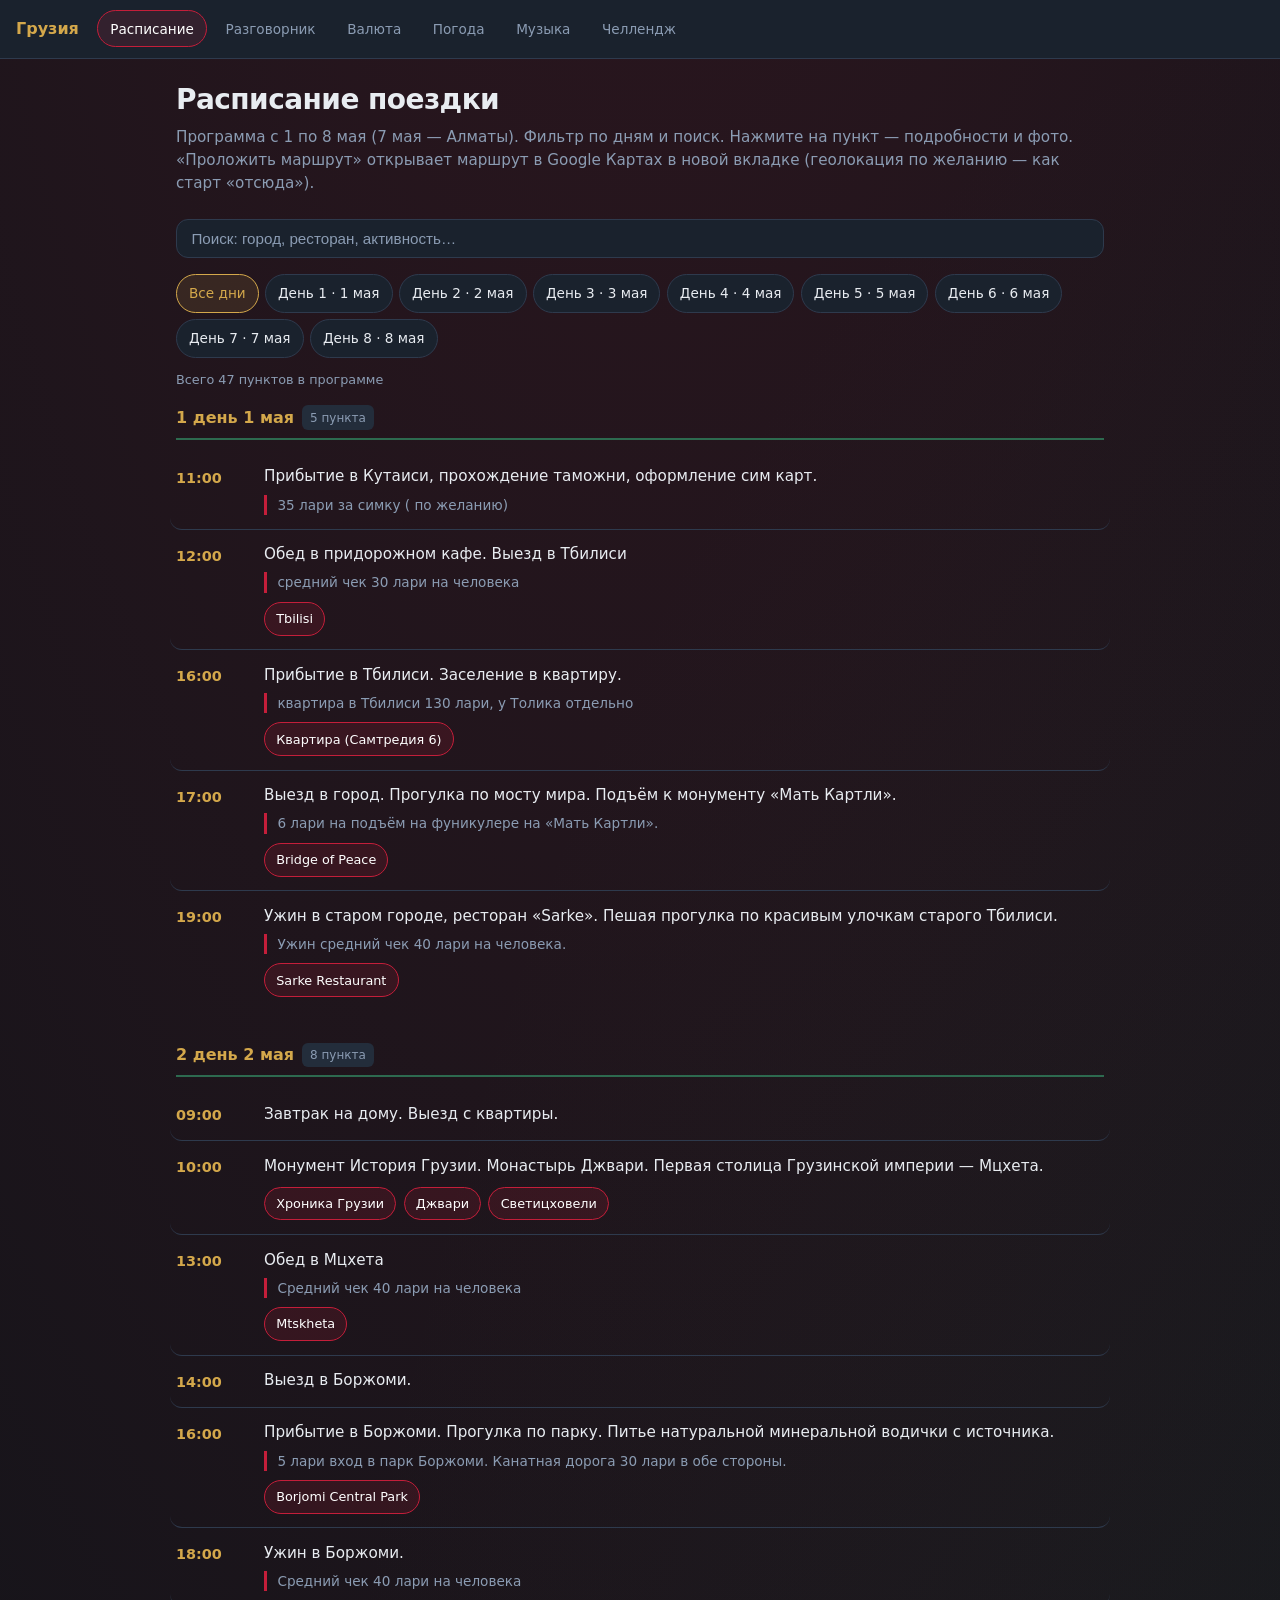
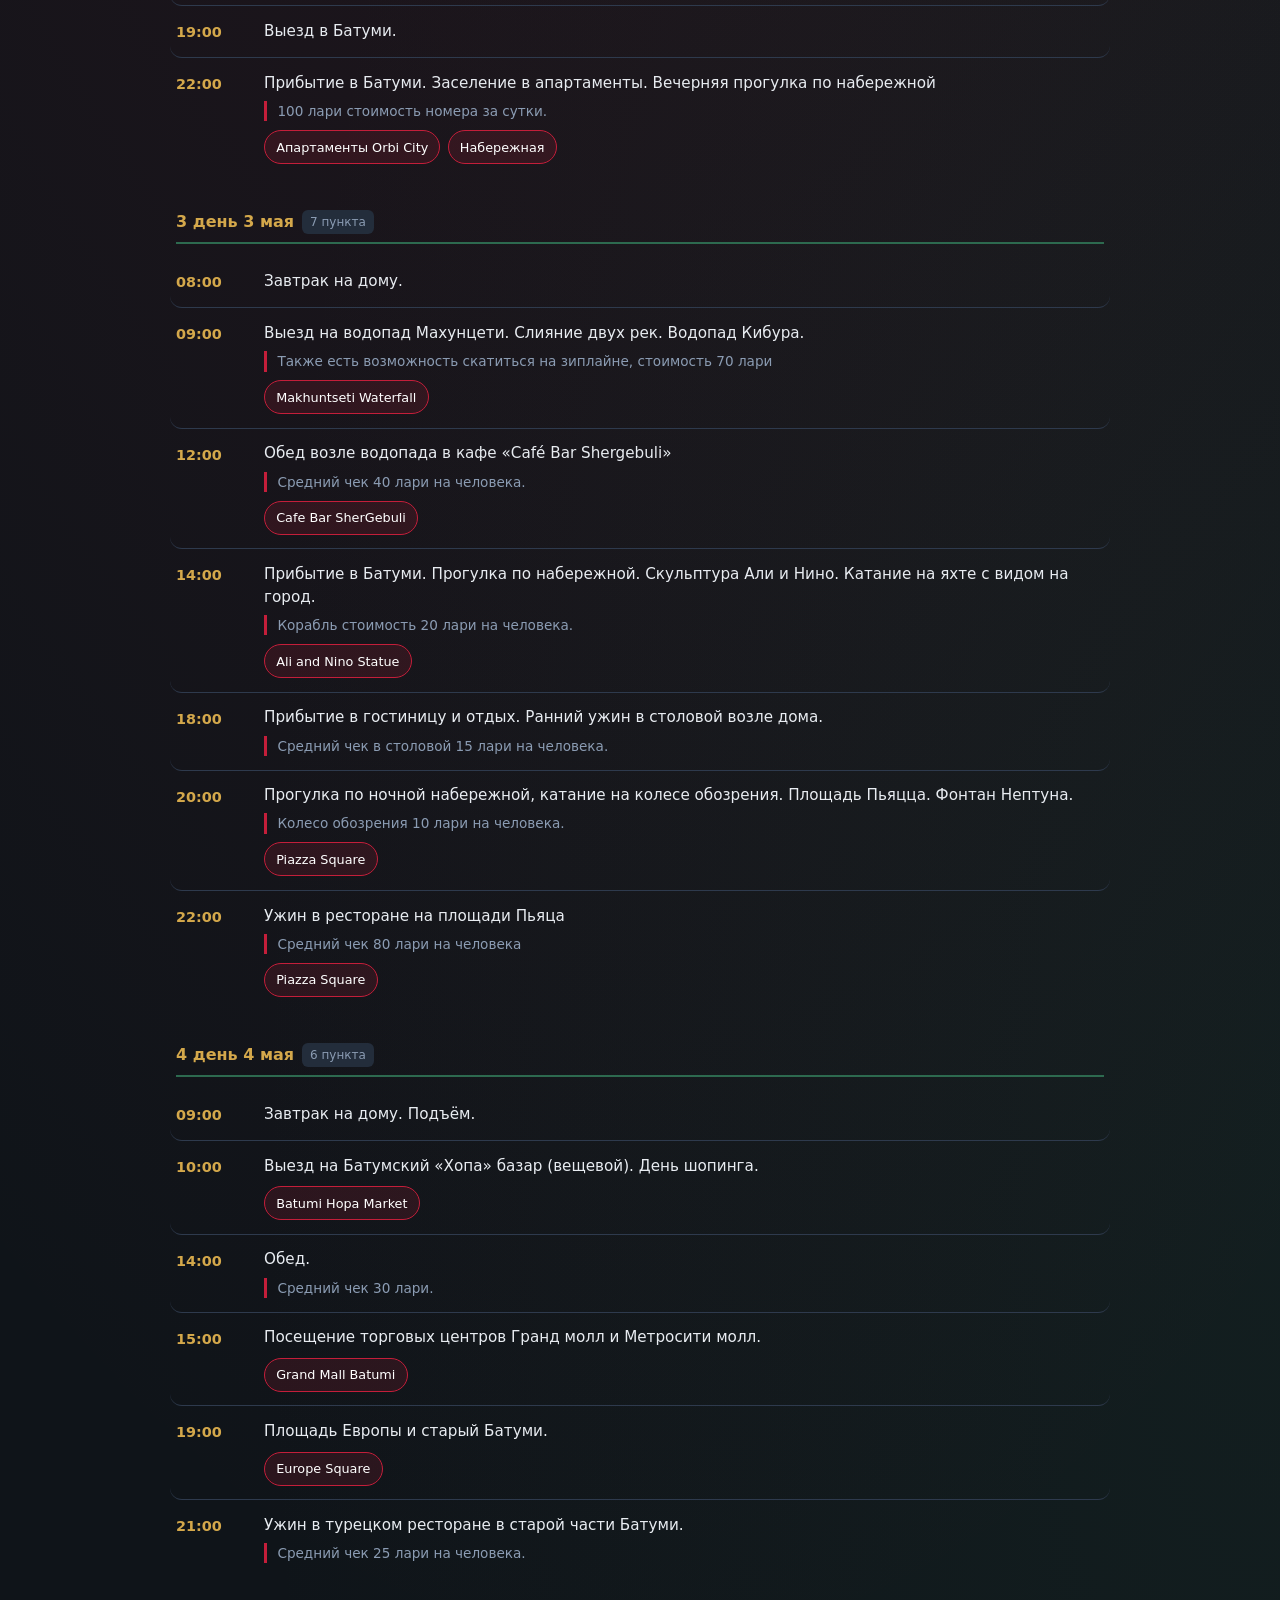
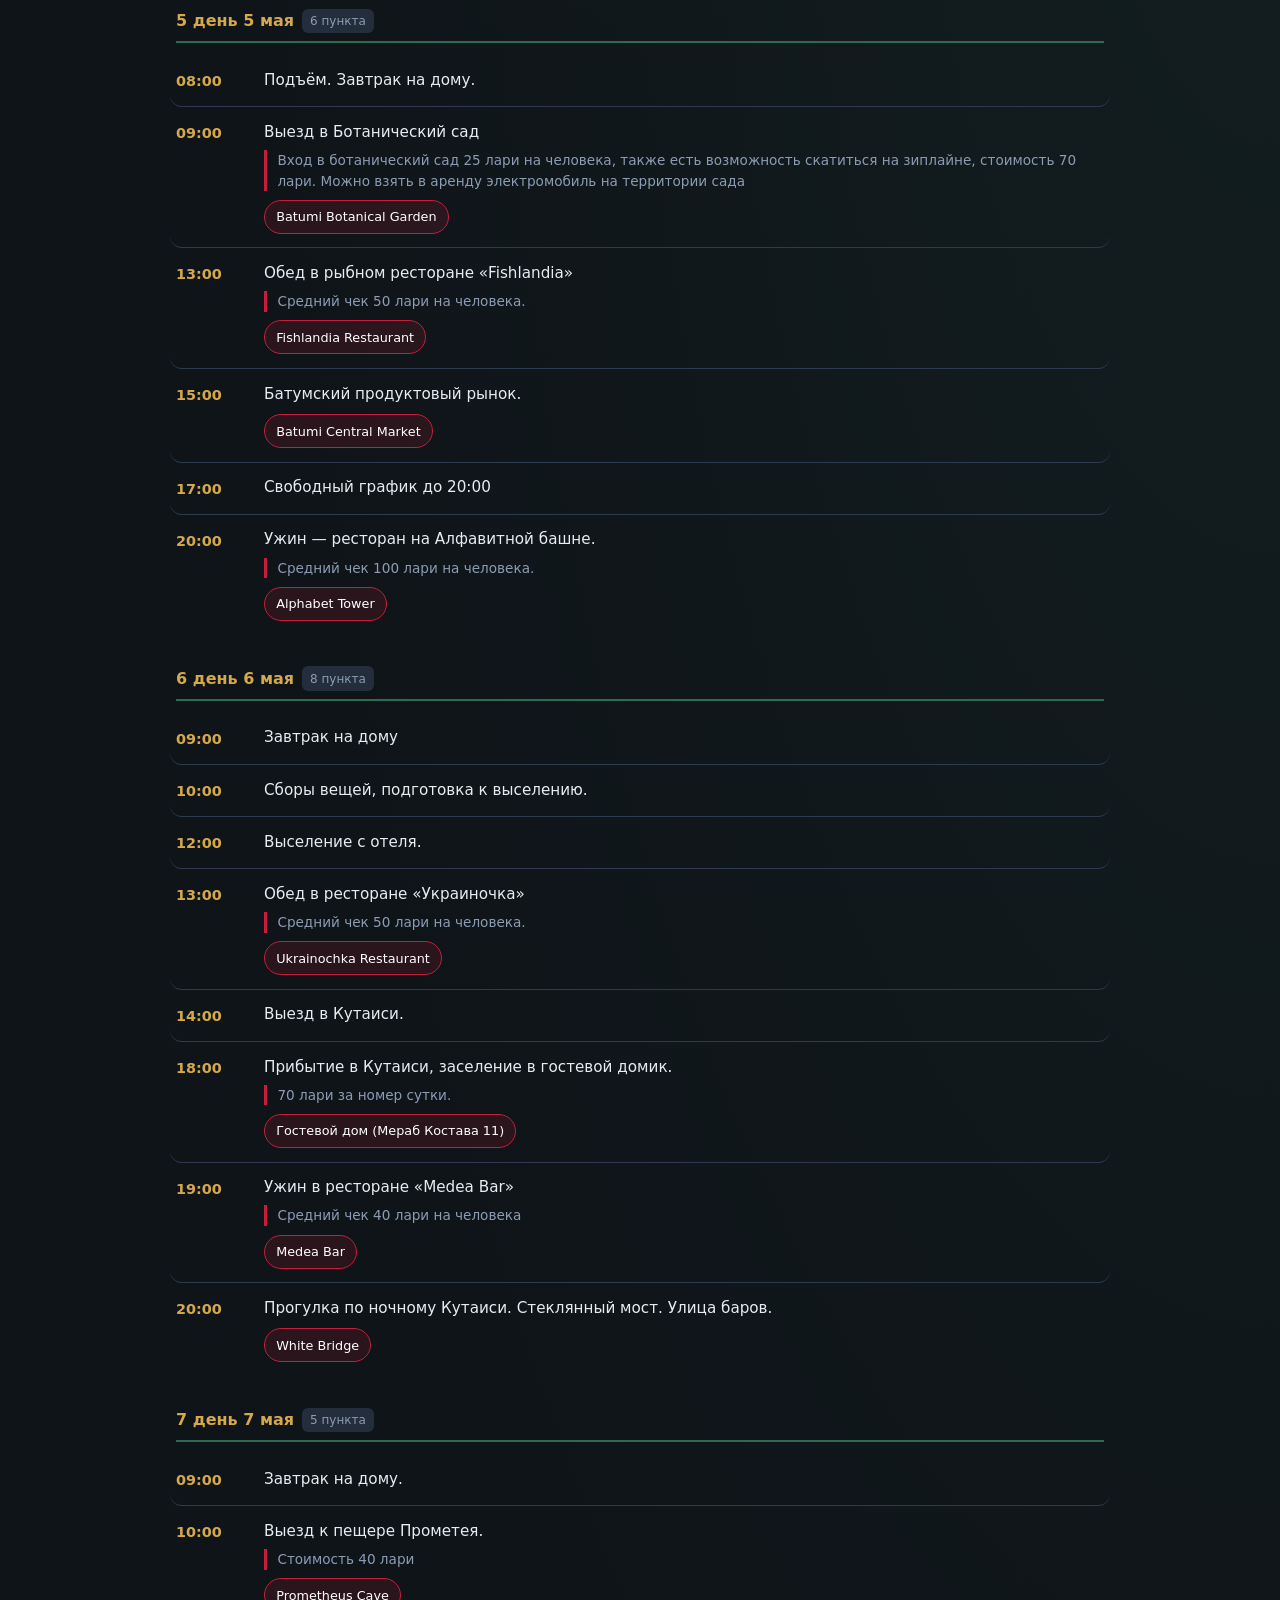
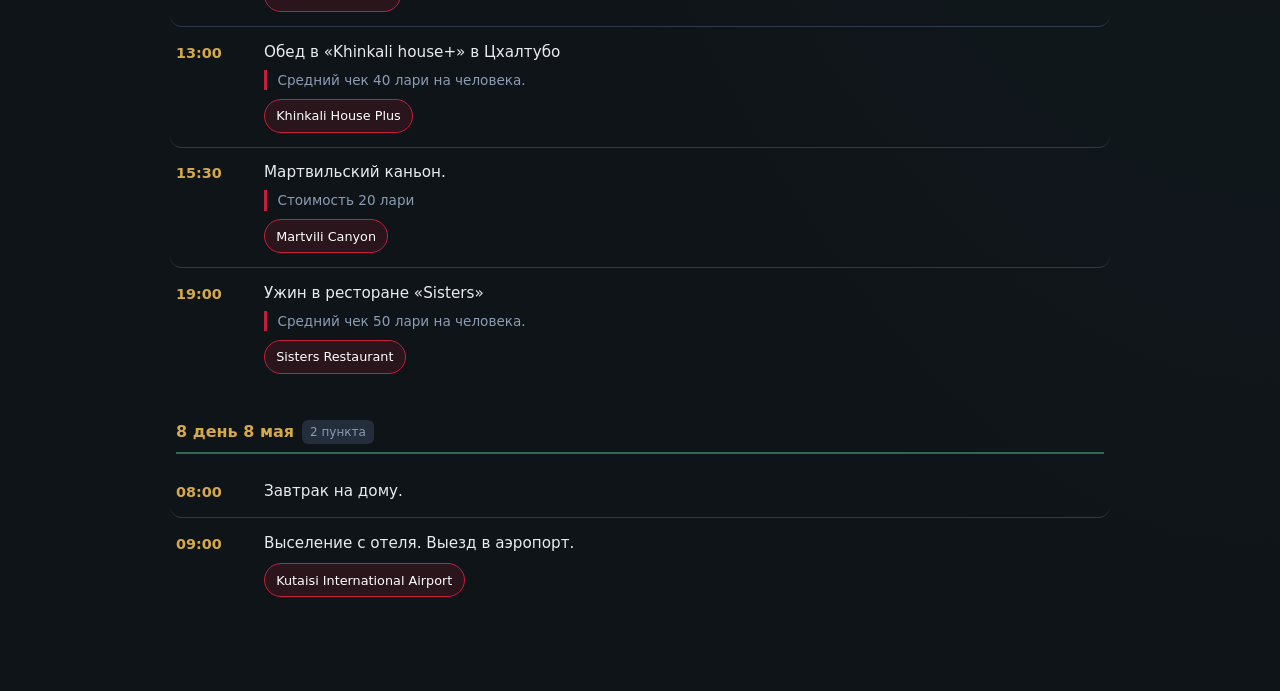
==== commit 34422a73: "fff" ====
--- a/index.html
+++ b/index.html
@@ -569,6 +569,7 @@
       <a href="converter.html">Валюта</a>
       <a href="pogoda.html">Погода</a>
       <a href="music.html">Музыка</a>
+      <a href="challenge.html">Челлендж</a>
     </div>
   </nav>
   <div class="wrap">
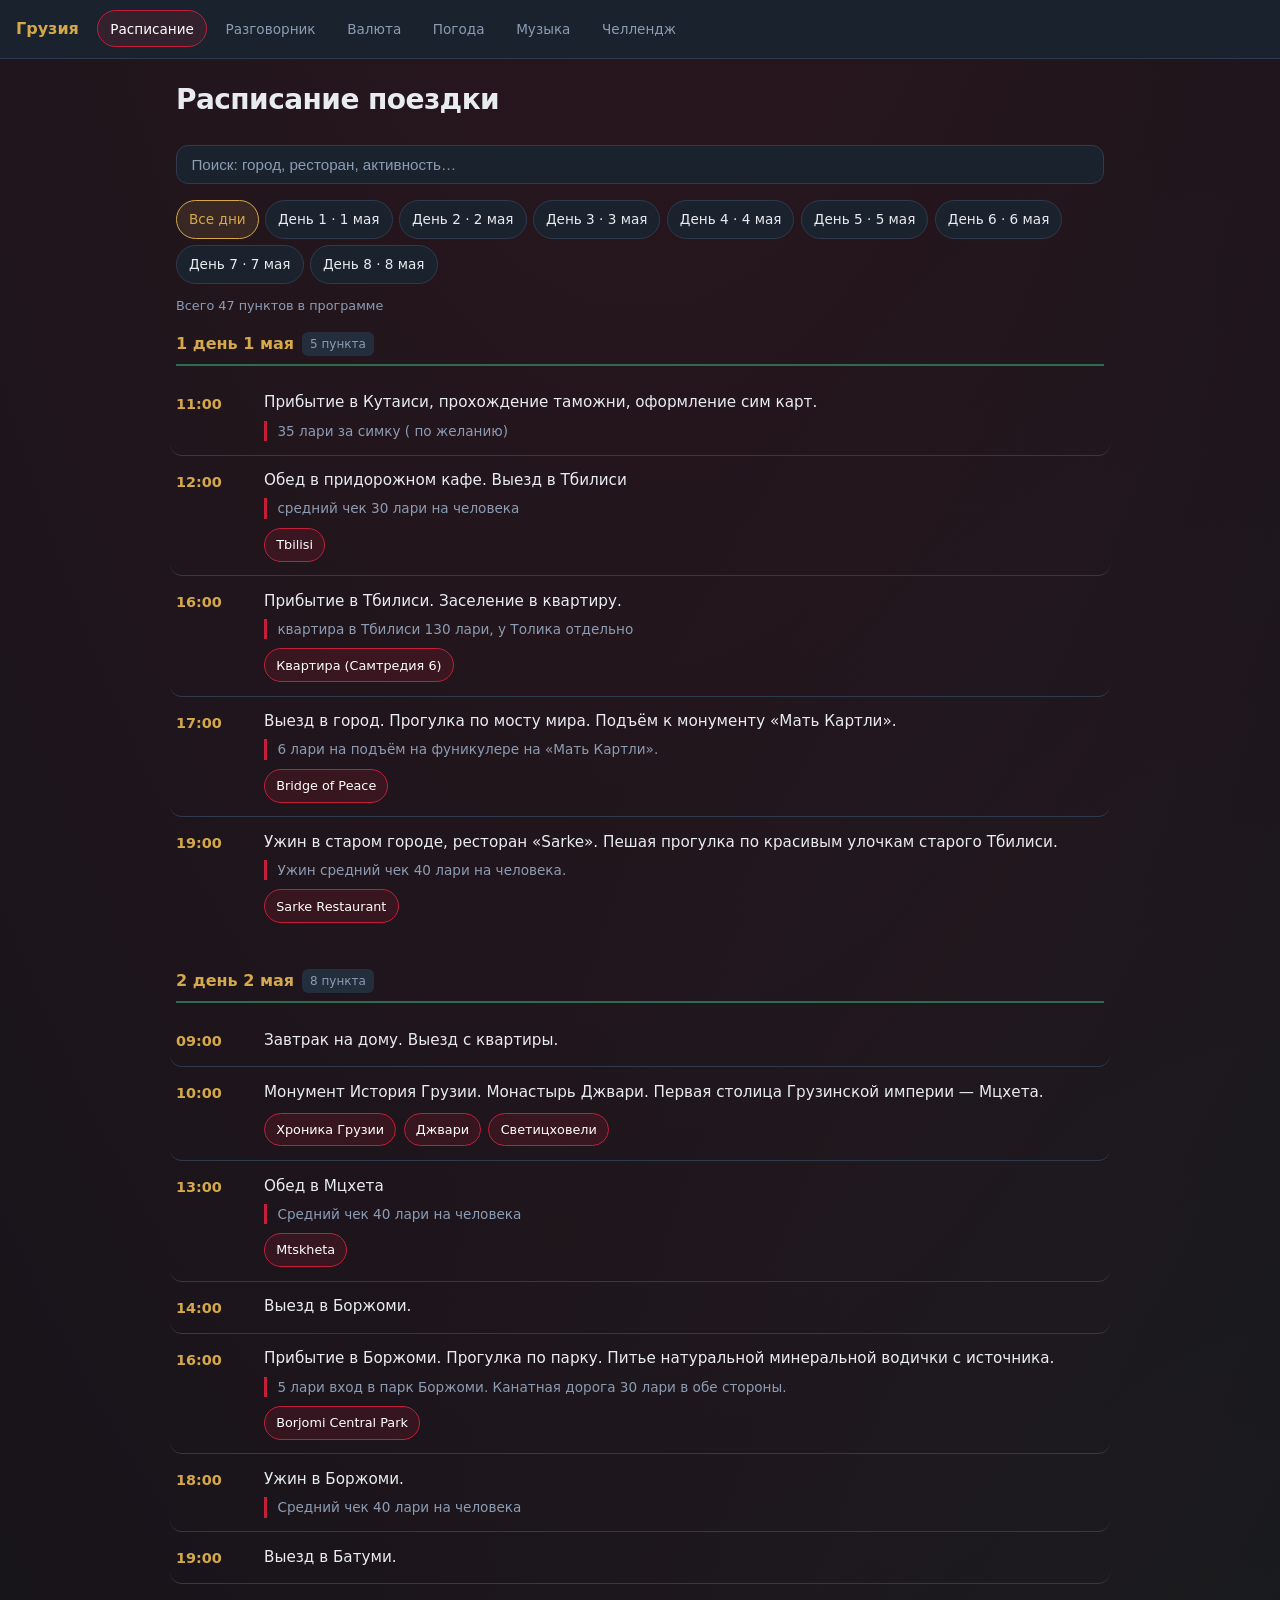
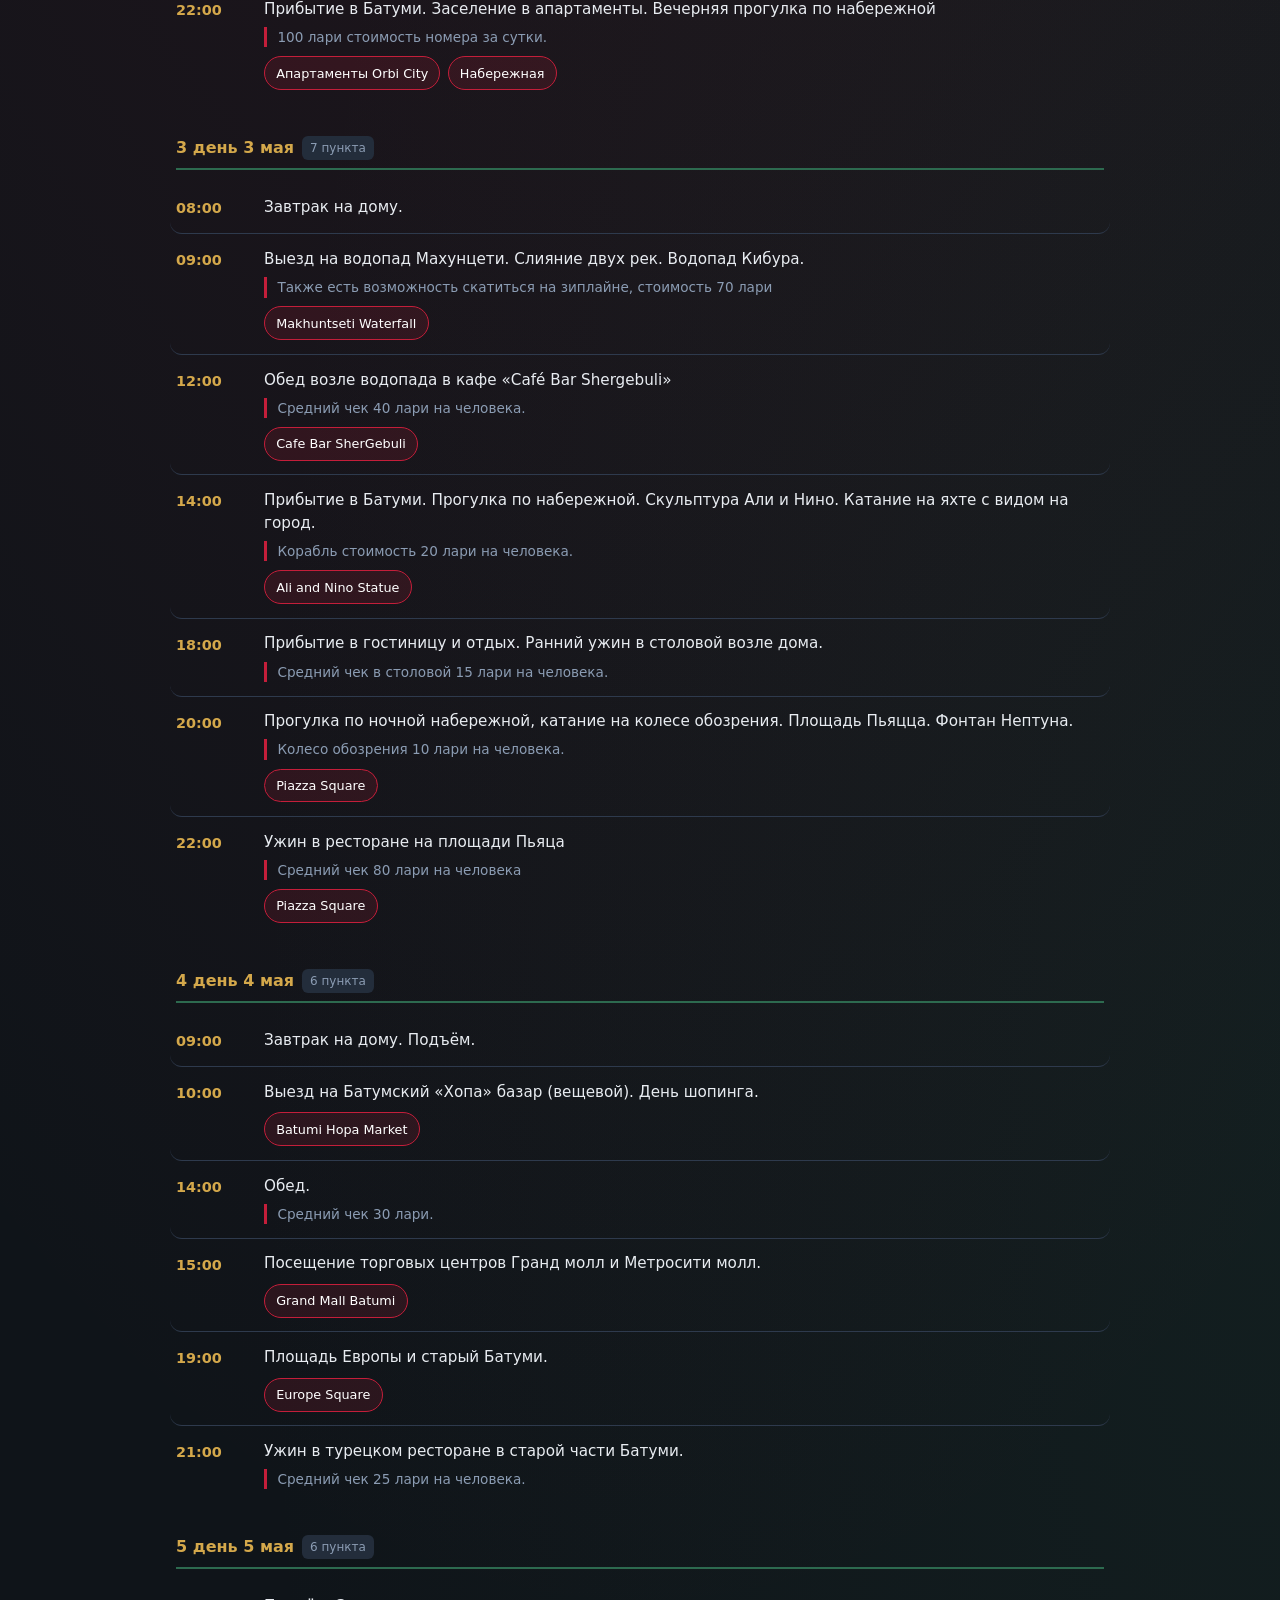
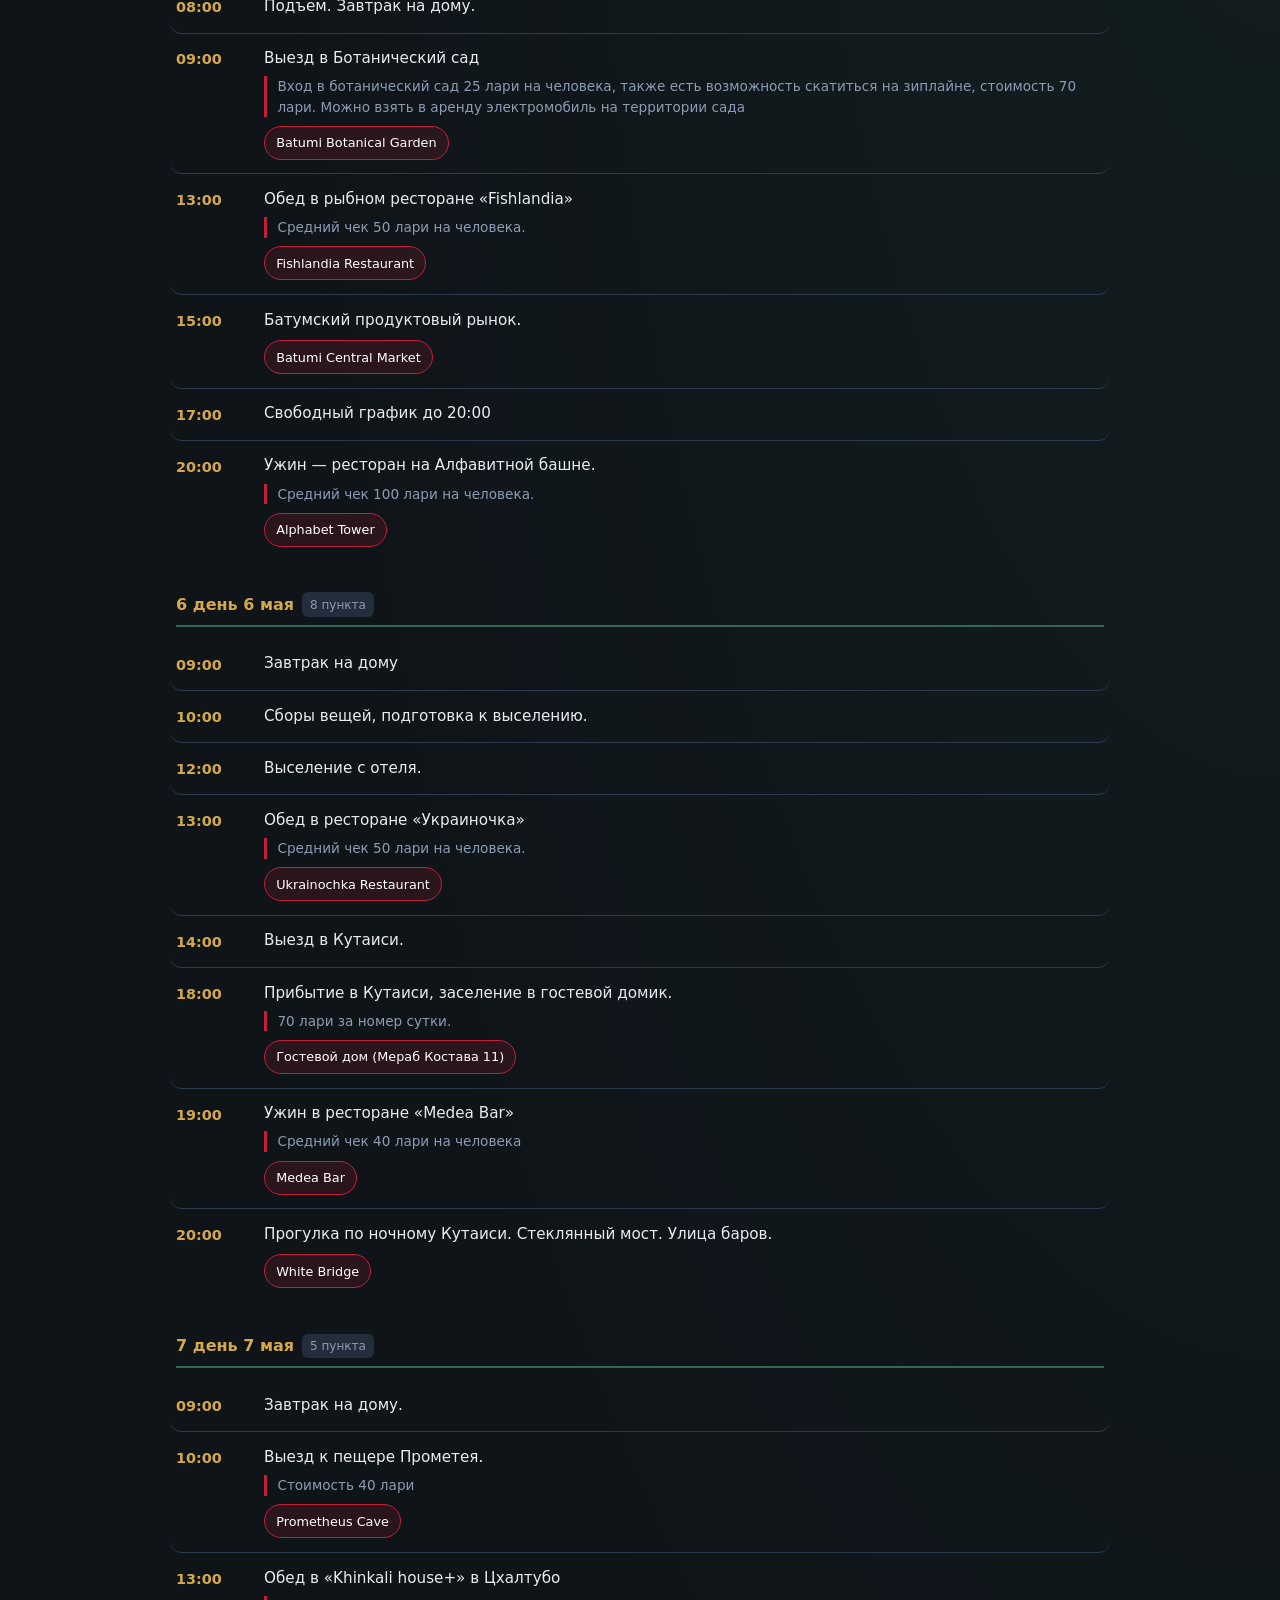
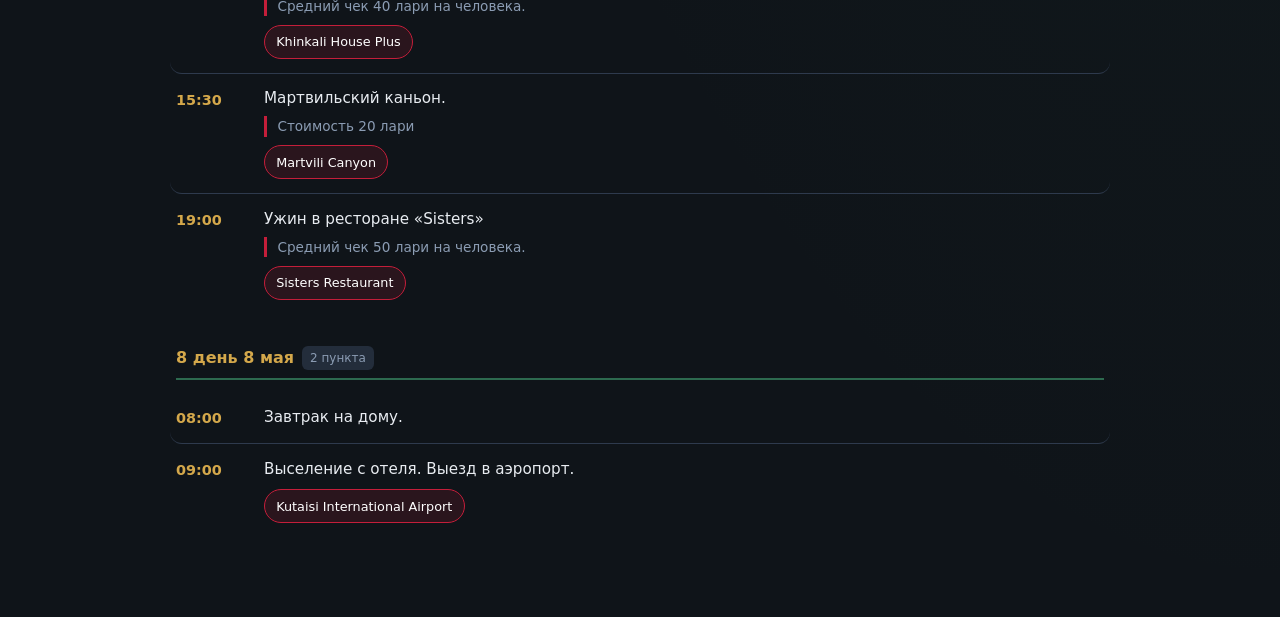
==== commit e9aa0a15: "Update schedule header and vacation countdown UI. Made-with: Cursor" ====
--- a/index.html
+++ b/index.html
@@ -47,6 +47,64 @@
       display: flex;
       flex-wrap: wrap;
       gap: 0.4rem;
+    }
+
+    .vacation-timer {
+      margin: 0 0 0.85rem;
+      padding: 0.95rem 1rem;
+      border: 1px solid var(--border);
+      border-radius: var(--radius);
+      background:
+        radial-gradient(120% 120% at 0% 0%, rgba(196, 30, 58, 0.2), transparent 50%),
+        radial-gradient(120% 120% at 100% 100%, rgba(212, 168, 75, 0.15), transparent 45%),
+        linear-gradient(135deg, var(--surface), var(--surface2));
+      box-shadow: inset 0 0 0 1px rgba(255, 255, 255, 0.02), 0 10px 24px rgba(0, 0, 0, 0.22);
+    }
+
+    .vacation-timer-title {
+      margin: 0 0 0.25rem;
+      font-size: 0.78rem;
+      text-transform: uppercase;
+      letter-spacing: 0.04em;
+      color: var(--muted);
+    }
+
+    .vacation-timer-grid {
+      display: grid;
+      grid-template-columns: repeat(4, minmax(0, 1fr));
+      gap: 0.55rem;
+    }
+
+    .vacation-timer-cell {
+      border: 1px solid var(--border);
+      border-radius: 10px;
+      background: rgba(15, 20, 25, 0.55);
+      padding: 0.6rem 0.45rem;
+      text-align: center;
+    }
+
+    .vacation-timer-num {
+      display: block;
+      font-size: clamp(1.1rem, 3.4vw, 1.6rem);
+      font-weight: 700;
+      line-height: 1.1;
+      color: #fff;
+      font-variant-numeric: tabular-nums;
+    }
+
+    .vacation-timer-unit {
+      display: block;
+      margin-top: 0.15rem;
+      font-size: 0.72rem;
+      letter-spacing: 0.04em;
+      text-transform: uppercase;
+      color: var(--muted);
+    }
+
+    @media (max-width: 520px) {
+      .vacation-timer-grid {
+        grid-template-columns: repeat(2, minmax(0, 1fr));
+      }
     }
 
     .day-tabs button {
@@ -575,19 +633,35 @@
   <div class="wrap">
     <header>
       <h1 class="page-h1">Расписание поездки</h1>
-      <p id="subtitle" class="page-lead">
-        Программа с 1 по 8 мая (7 мая — Алматы). Фильтр по дням и поиск. Нажмите на пункт — подробности и фото.
-        «Проложить маршрут» открывает маршрут в Google Картах в новой вкладке (геолокация по желанию — как старт «отсюда»).
-      </p>
     </header>
 
+    <section class="vacation-timer" aria-live="polite">
+      <p class="vacation-timer-title">Таймер до отпуска</p>
+      <div class="vacation-timer-grid" role="timer" aria-label="Обратный отсчет до отпуска">
+        <div class="vacation-timer-cell">
+          <span class="vacation-timer-num" id="vacation-days">--</span>
+          <span class="vacation-timer-unit">дни</span>
+        </div>
+        <div class="vacation-timer-cell">
+          <span class="vacation-timer-num" id="vacation-hours">--</span>
+          <span class="vacation-timer-unit">часы</span>
+        </div>
+        <div class="vacation-timer-cell">
+          <span class="vacation-timer-num" id="vacation-minutes">--</span>
+          <span class="vacation-timer-unit">минуты</span>
+        </div>
+        <div class="vacation-timer-cell">
+          <span class="vacation-timer-num" id="vacation-seconds">--</span>
+          <span class="vacation-timer-unit">секунды</span>
+        </div>
+      </div>
+    </section>
     <div class="toolbar">
       <label class="search">
         <span class="visually-hidden">Поиск</span>
         <input type="search" id="q" placeholder="Поиск: город, ресторан, активность…" autocomplete="off" />
       </label>
     </div>
-
     <div class="day-tabs" id="tabs" role="tablist" aria-label="День поездки"></div>
     <p class="stats" id="stats" aria-live="polite"></p>
     <div id="schedule"></div>
@@ -735,6 +809,11 @@
       const statsEl = document.getElementById("stats");
       const qEl = document.getElementById("q");
       const topBtn = document.getElementById("top");
+      const vacationDaysEl = document.getElementById("vacation-days");
+      const vacationHoursEl = document.getElementById("vacation-hours");
+      const vacationMinutesEl = document.getElementById("vacation-minutes");
+      const vacationSecondsEl = document.getElementById("vacation-seconds");
+      const vacationTimerSection = document.querySelector(".vacation-timer");
       const placeModal = document.getElementById("place-modal");
       const placeTitle = document.getElementById("place-modal-title");
       const placeBody = document.getElementById("place-modal-body");
@@ -1434,6 +1513,40 @@
         });
       }
 
+      function pad2(value) {
+        return value < 10 ? "0" + value : String(value);
+      }
+
+      function renderVacationTimer() {
+        if (
+          !vacationTimerSection ||
+          !vacationDaysEl ||
+          !vacationHoursEl ||
+          !vacationMinutesEl ||
+          !vacationSecondsEl
+        ) {
+          return;
+        }
+        const now = new Date();
+        const target = new Date(now.getFullYear(), 4, 1, 15, 0, 0, 0);
+        const diff = target.getTime() - now.getTime();
+        if (diff <= 0) {
+          vacationTimerSection.hidden = true;
+          return;
+        }
+        vacationTimerSection.hidden = false;
+        const totalSeconds = Math.floor(diff / 1000);
+        const daysLeft = Math.floor(totalSeconds / 86400);
+        const hoursLeft = Math.floor((totalSeconds % 86400) / 3600);
+        const minutesLeft = Math.floor((totalSeconds % 3600) / 60);
+        const secondsLeft = totalSeconds % 60;
+
+        vacationDaysEl.textContent = pad2(daysLeft);
+        vacationHoursEl.textContent = pad2(hoursLeft);
+        vacationMinutesEl.textContent = pad2(minutesLeft);
+        vacationSecondsEl.textContent = pad2(secondsLeft);
+      }
+
       qEl.addEventListener("input", render);
       qEl.addEventListener("search", render);
 
@@ -1445,6 +1558,8 @@
       );
 
       render();
+      renderVacationTimer();
+      setInterval(renderVacationTimer, 1000);
     })();
   </script>
   <script src="register-sw.js"></script>
